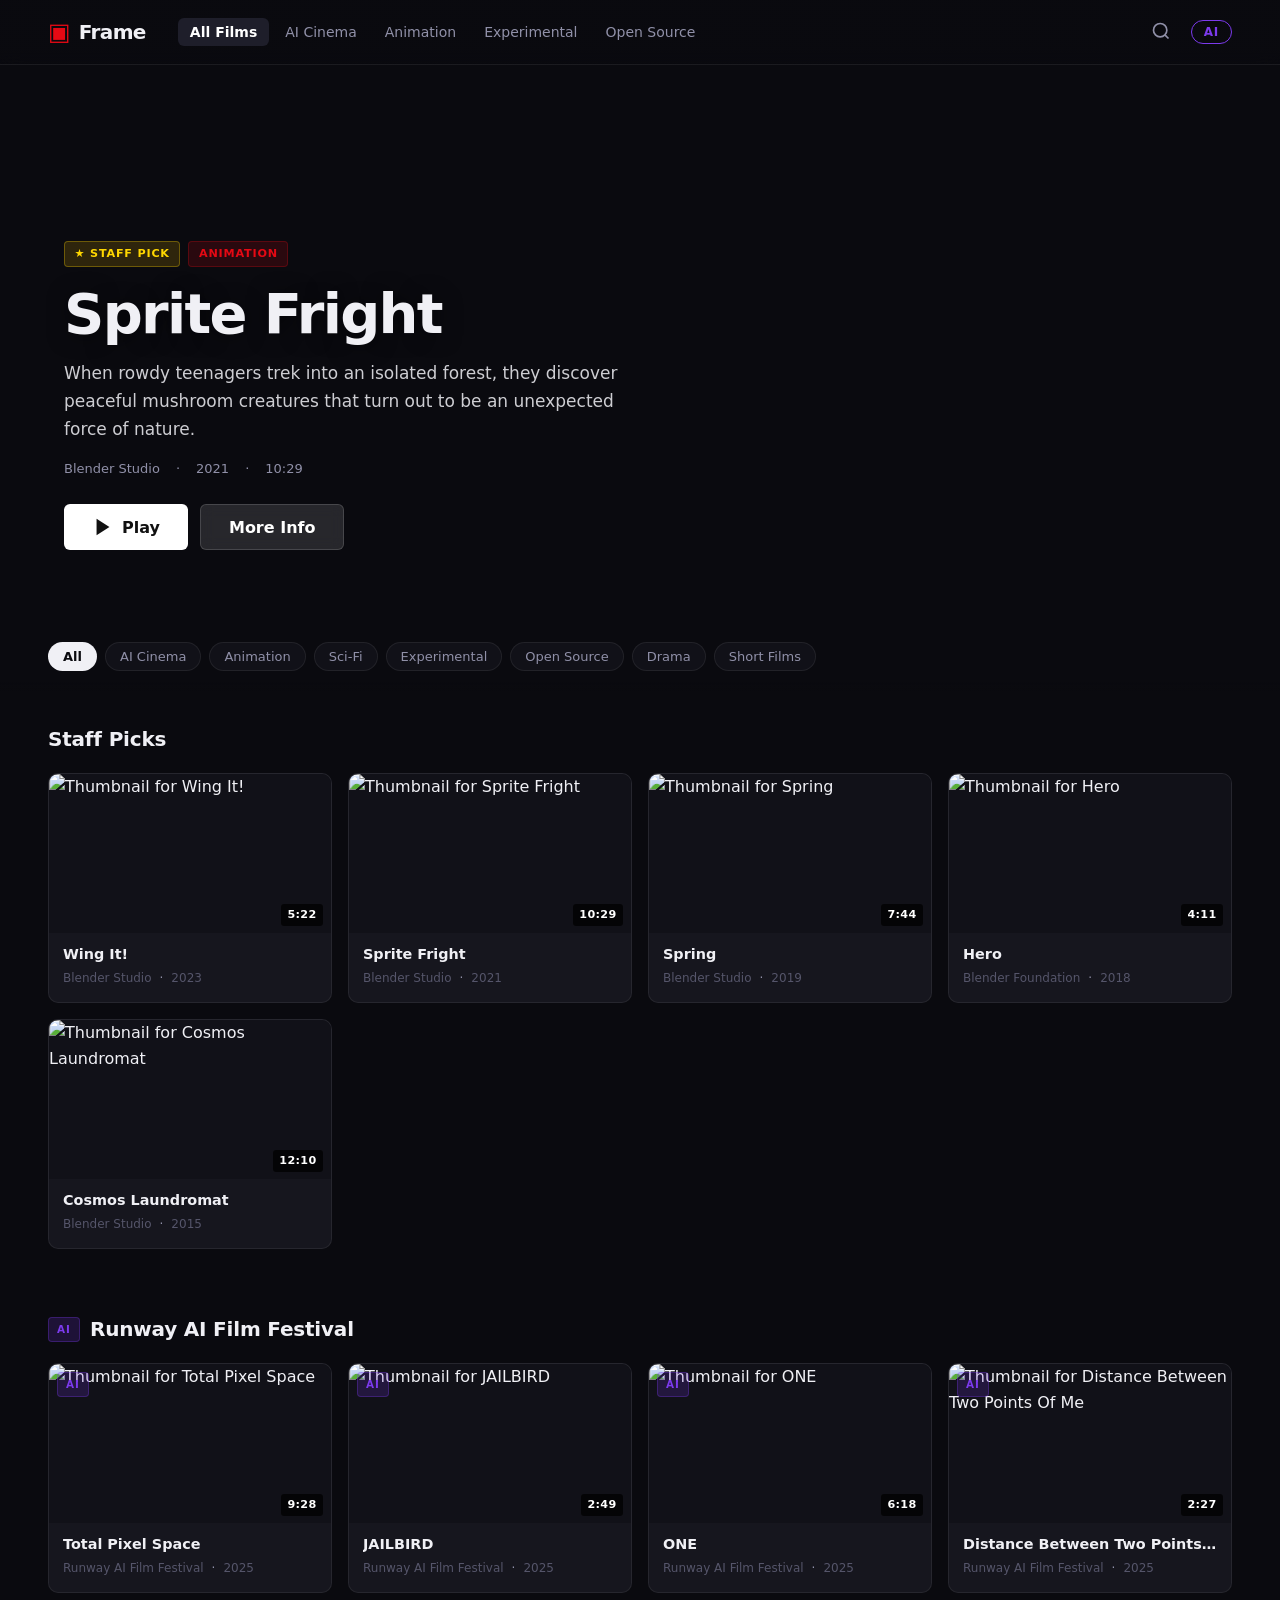
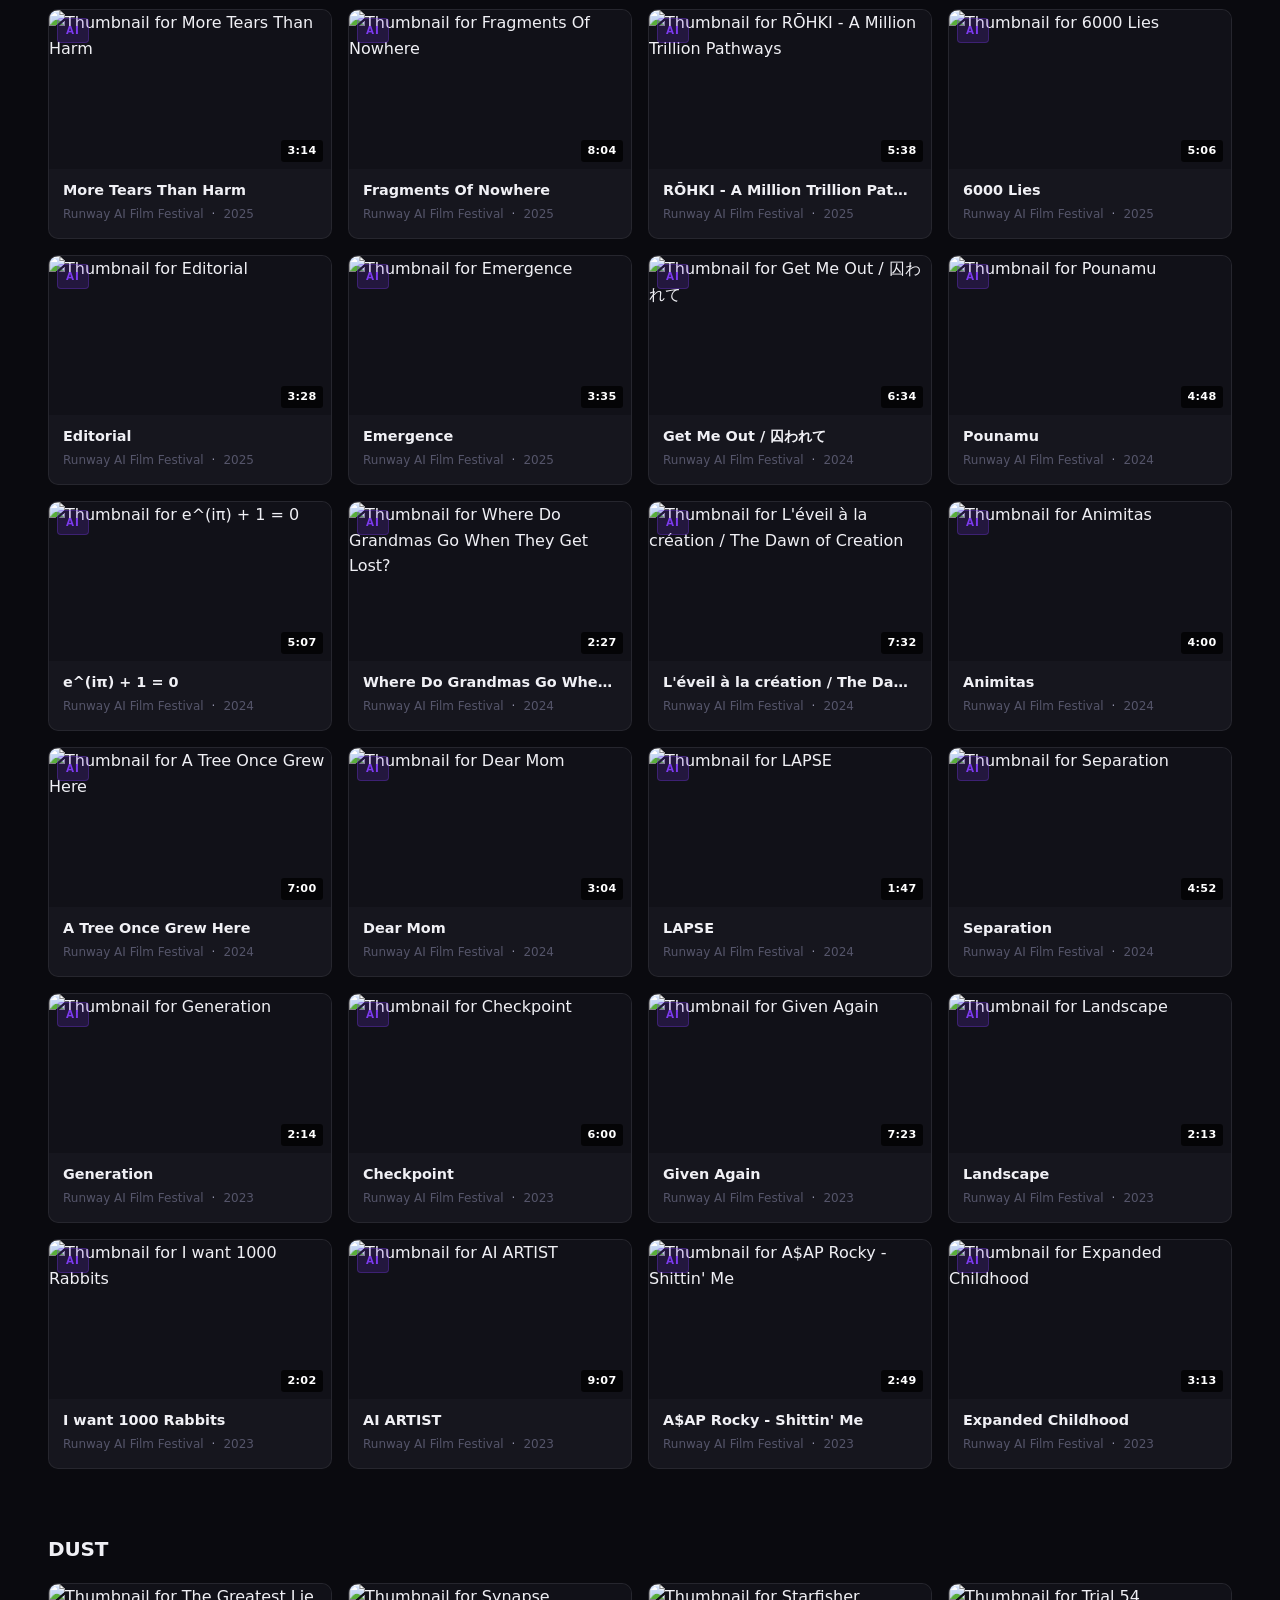
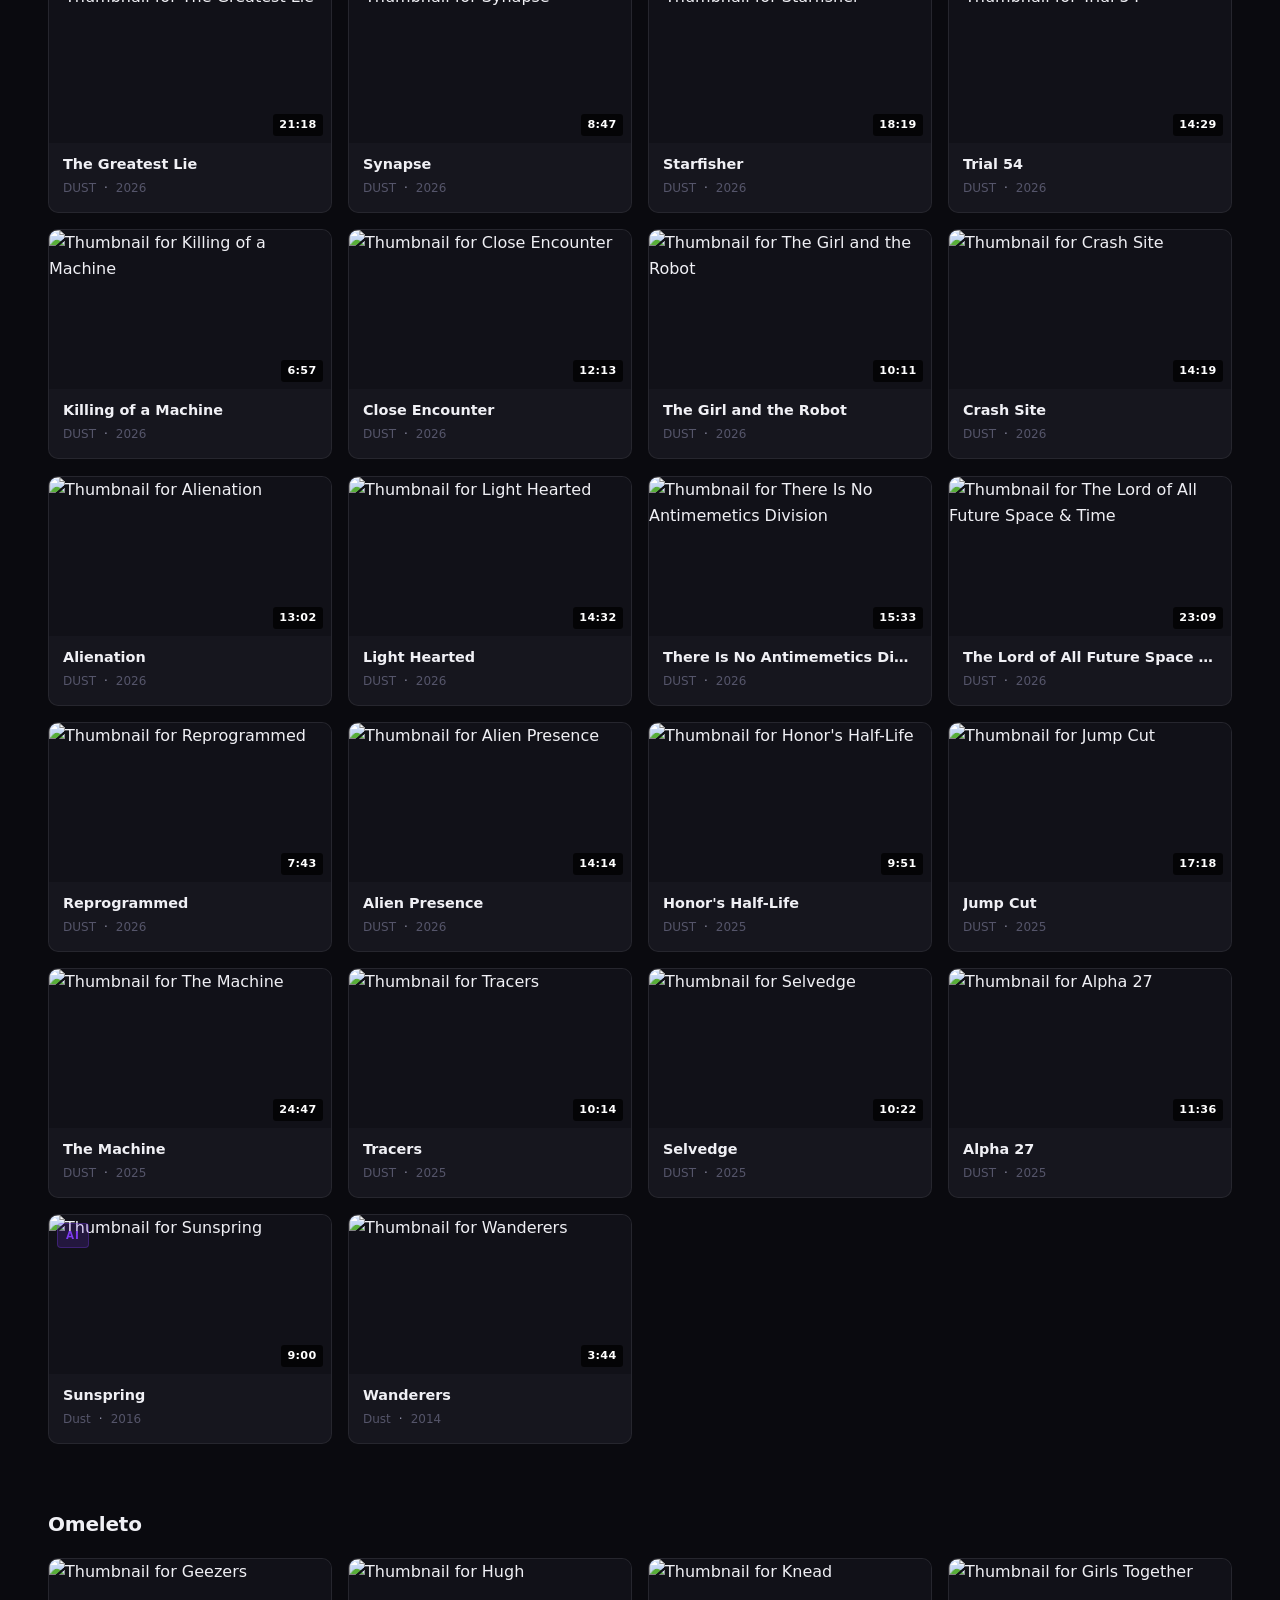
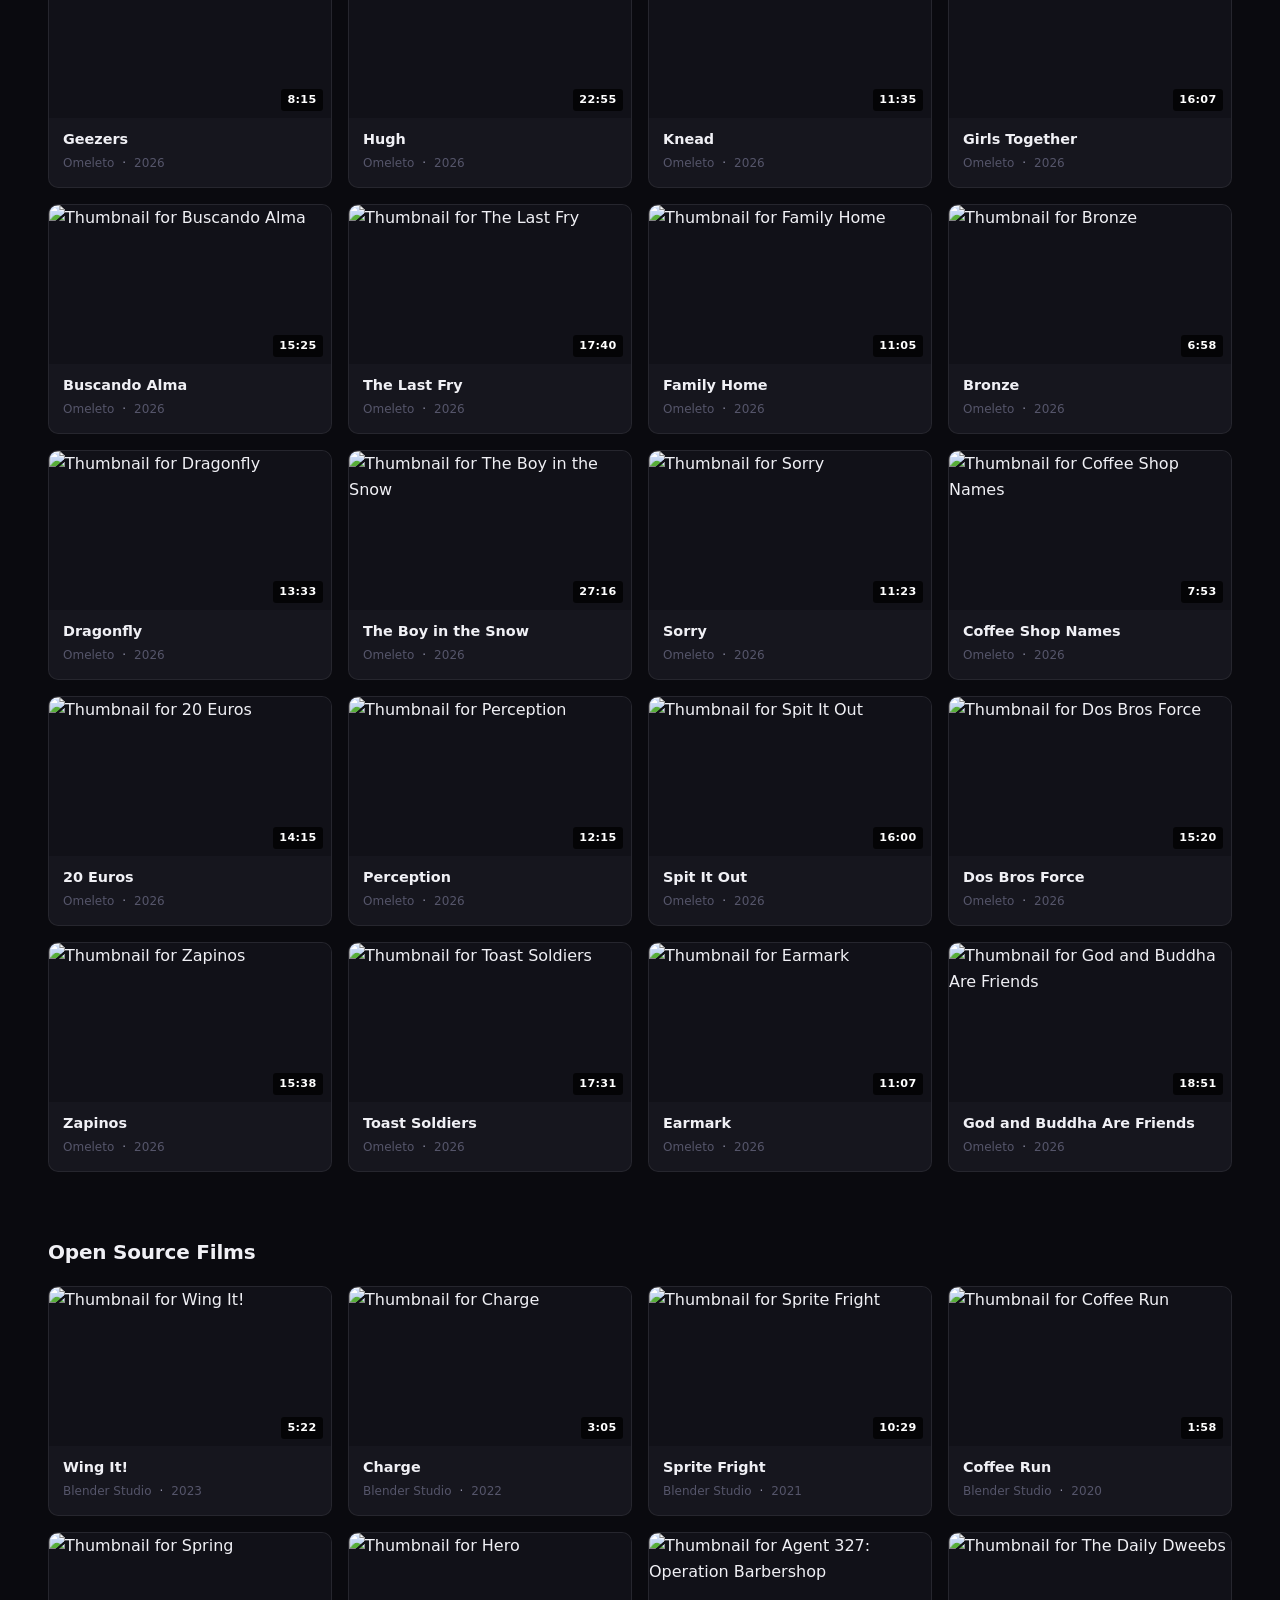
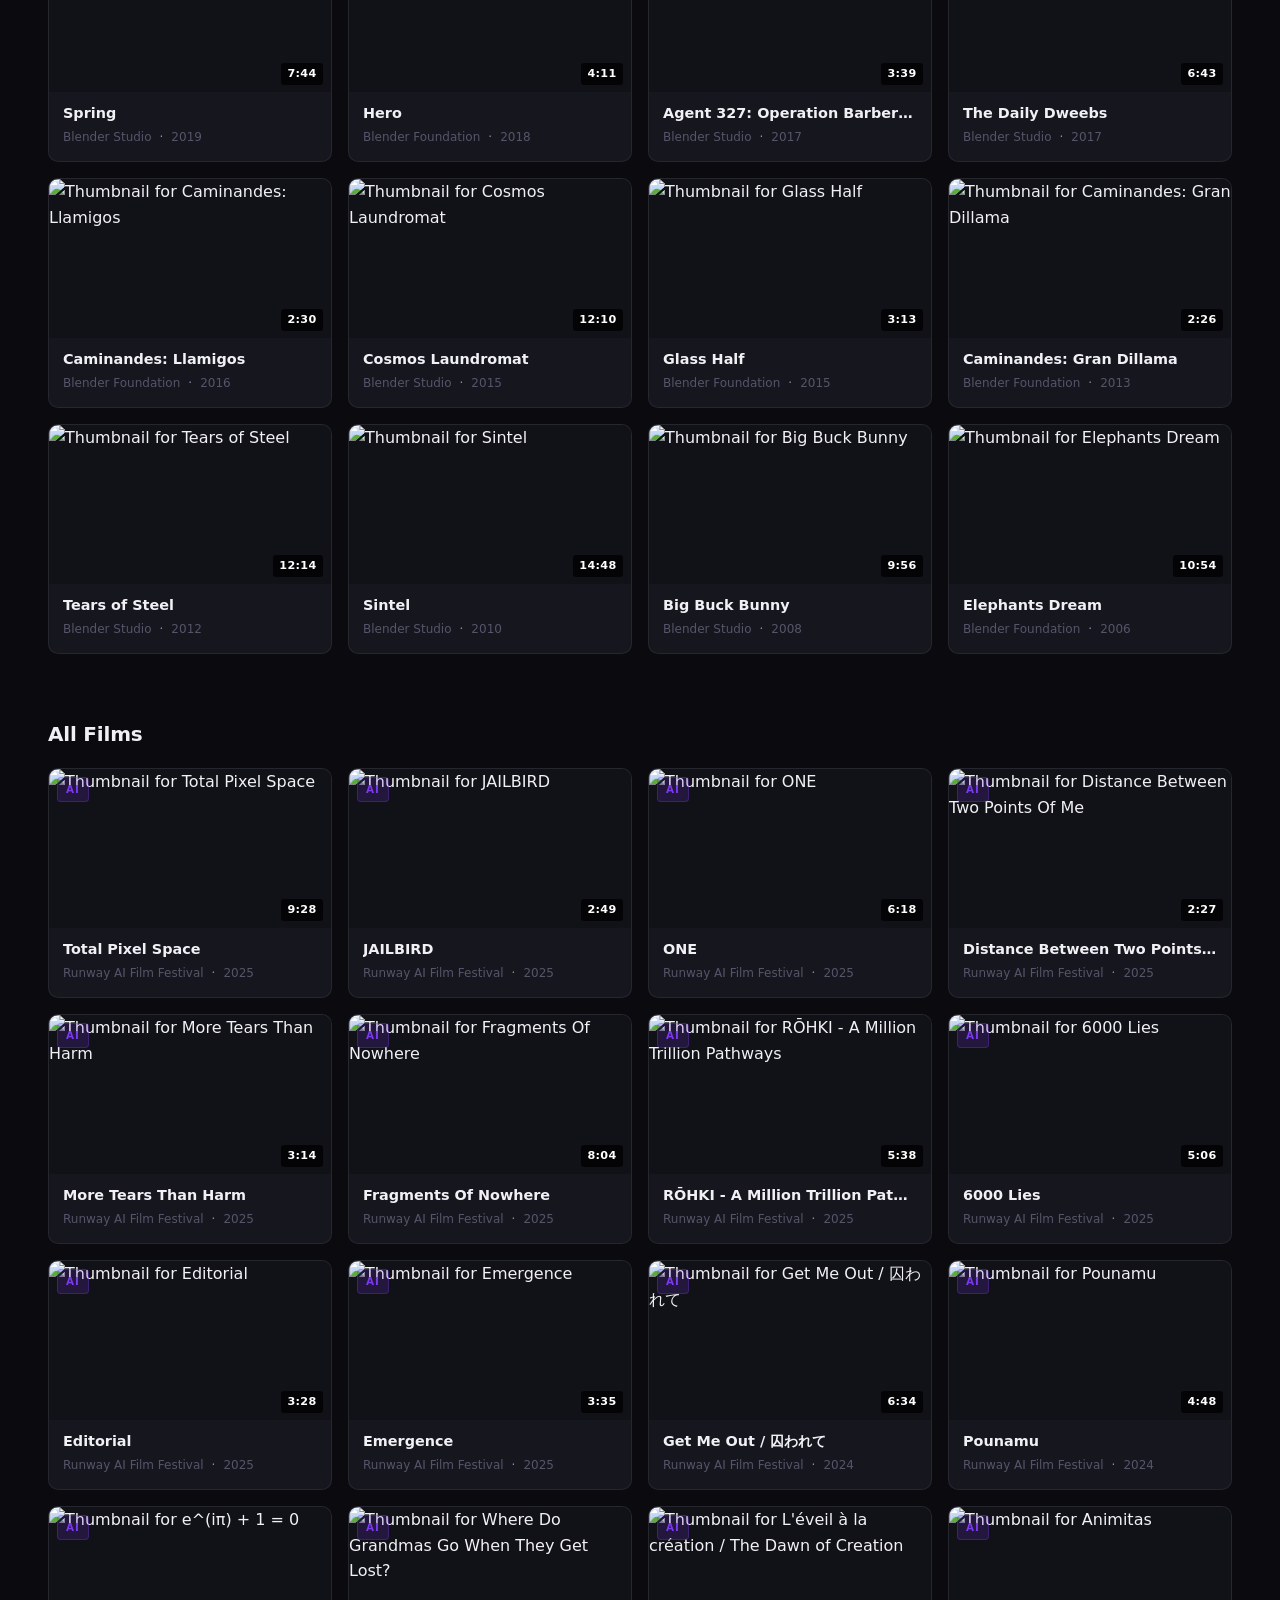
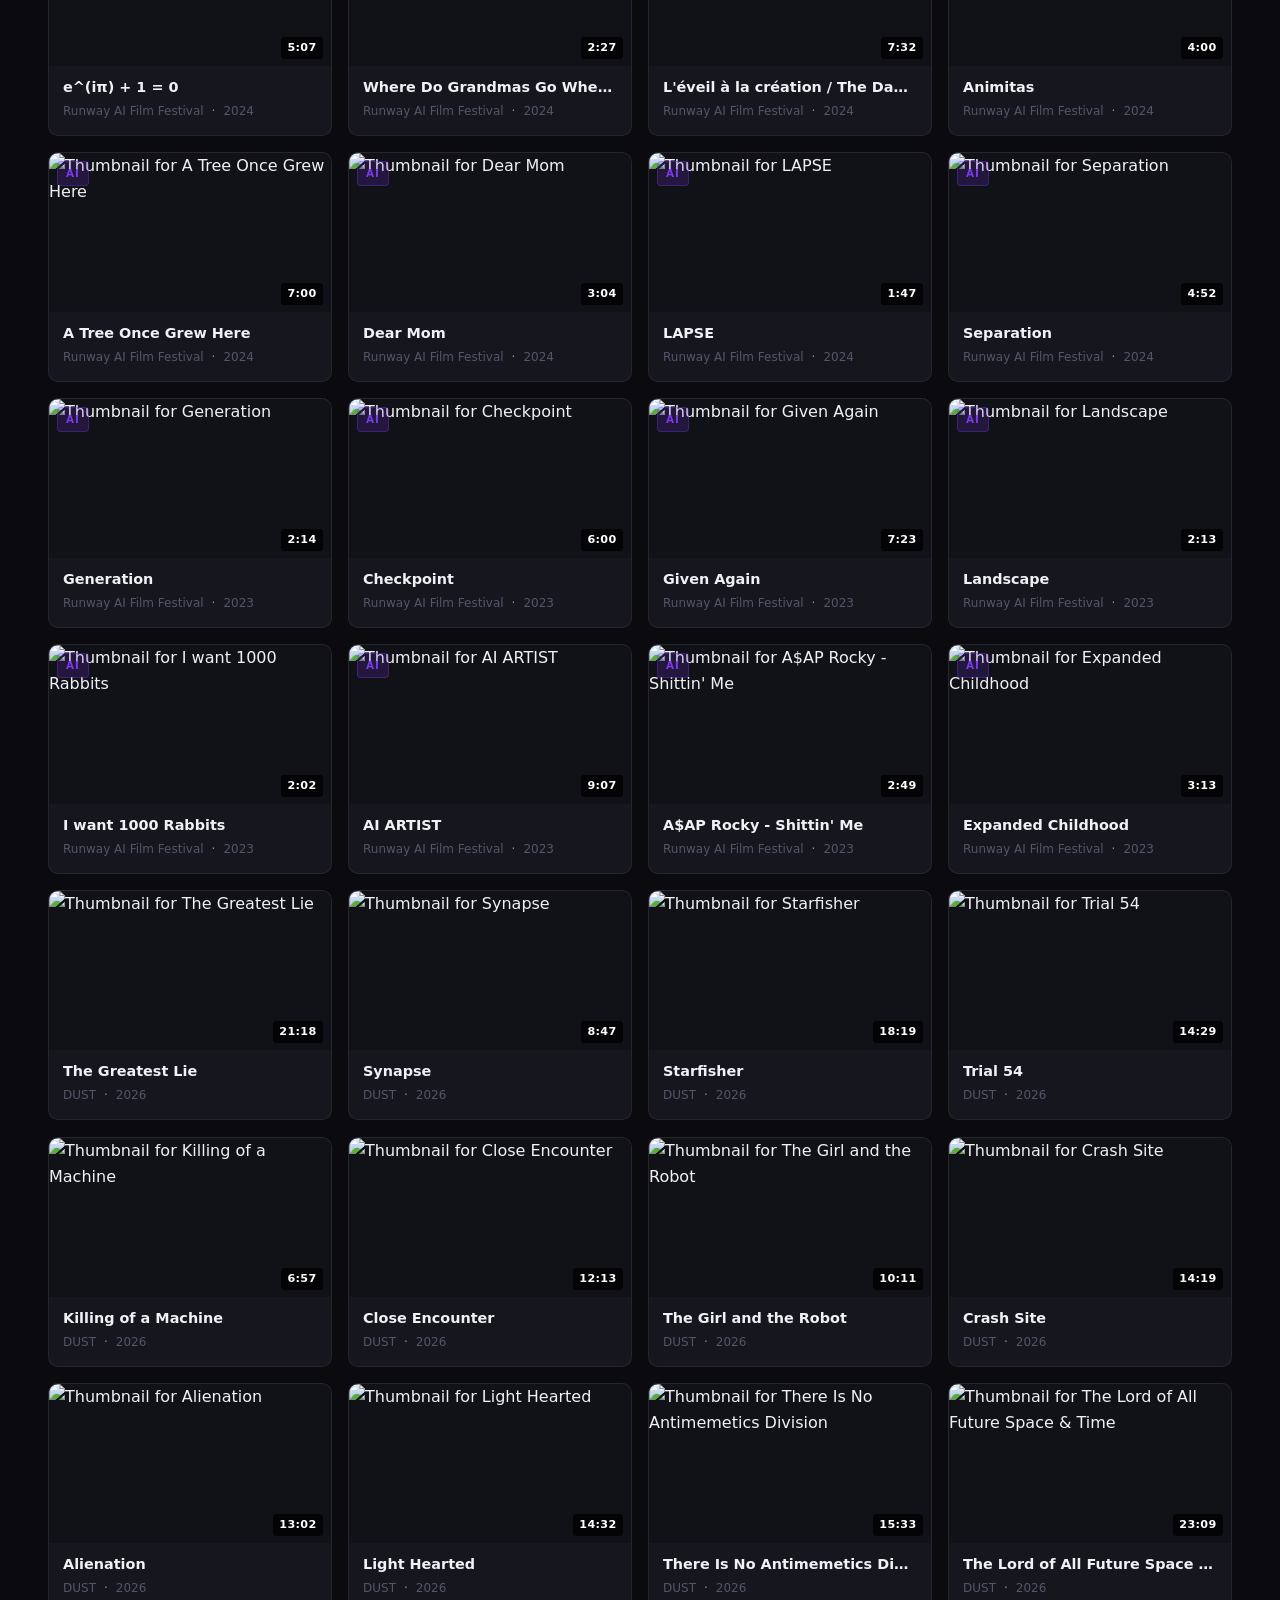
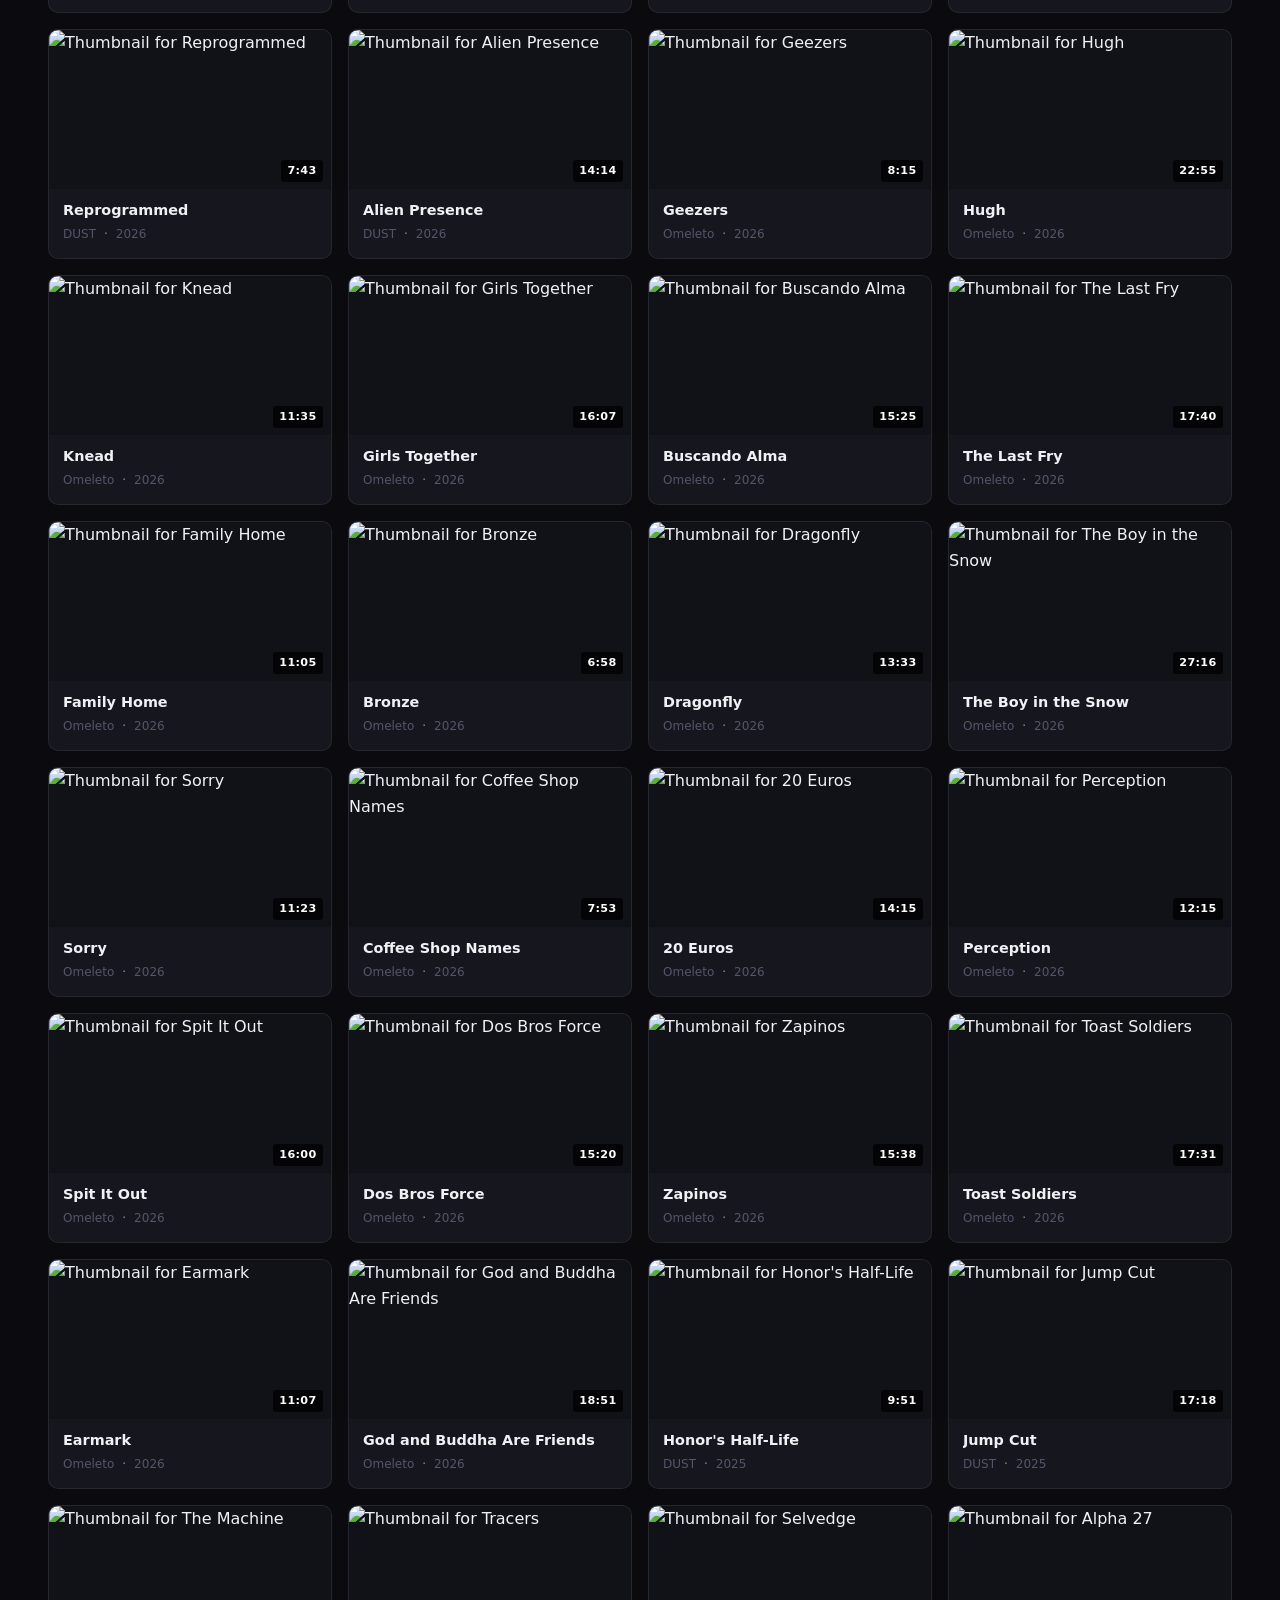
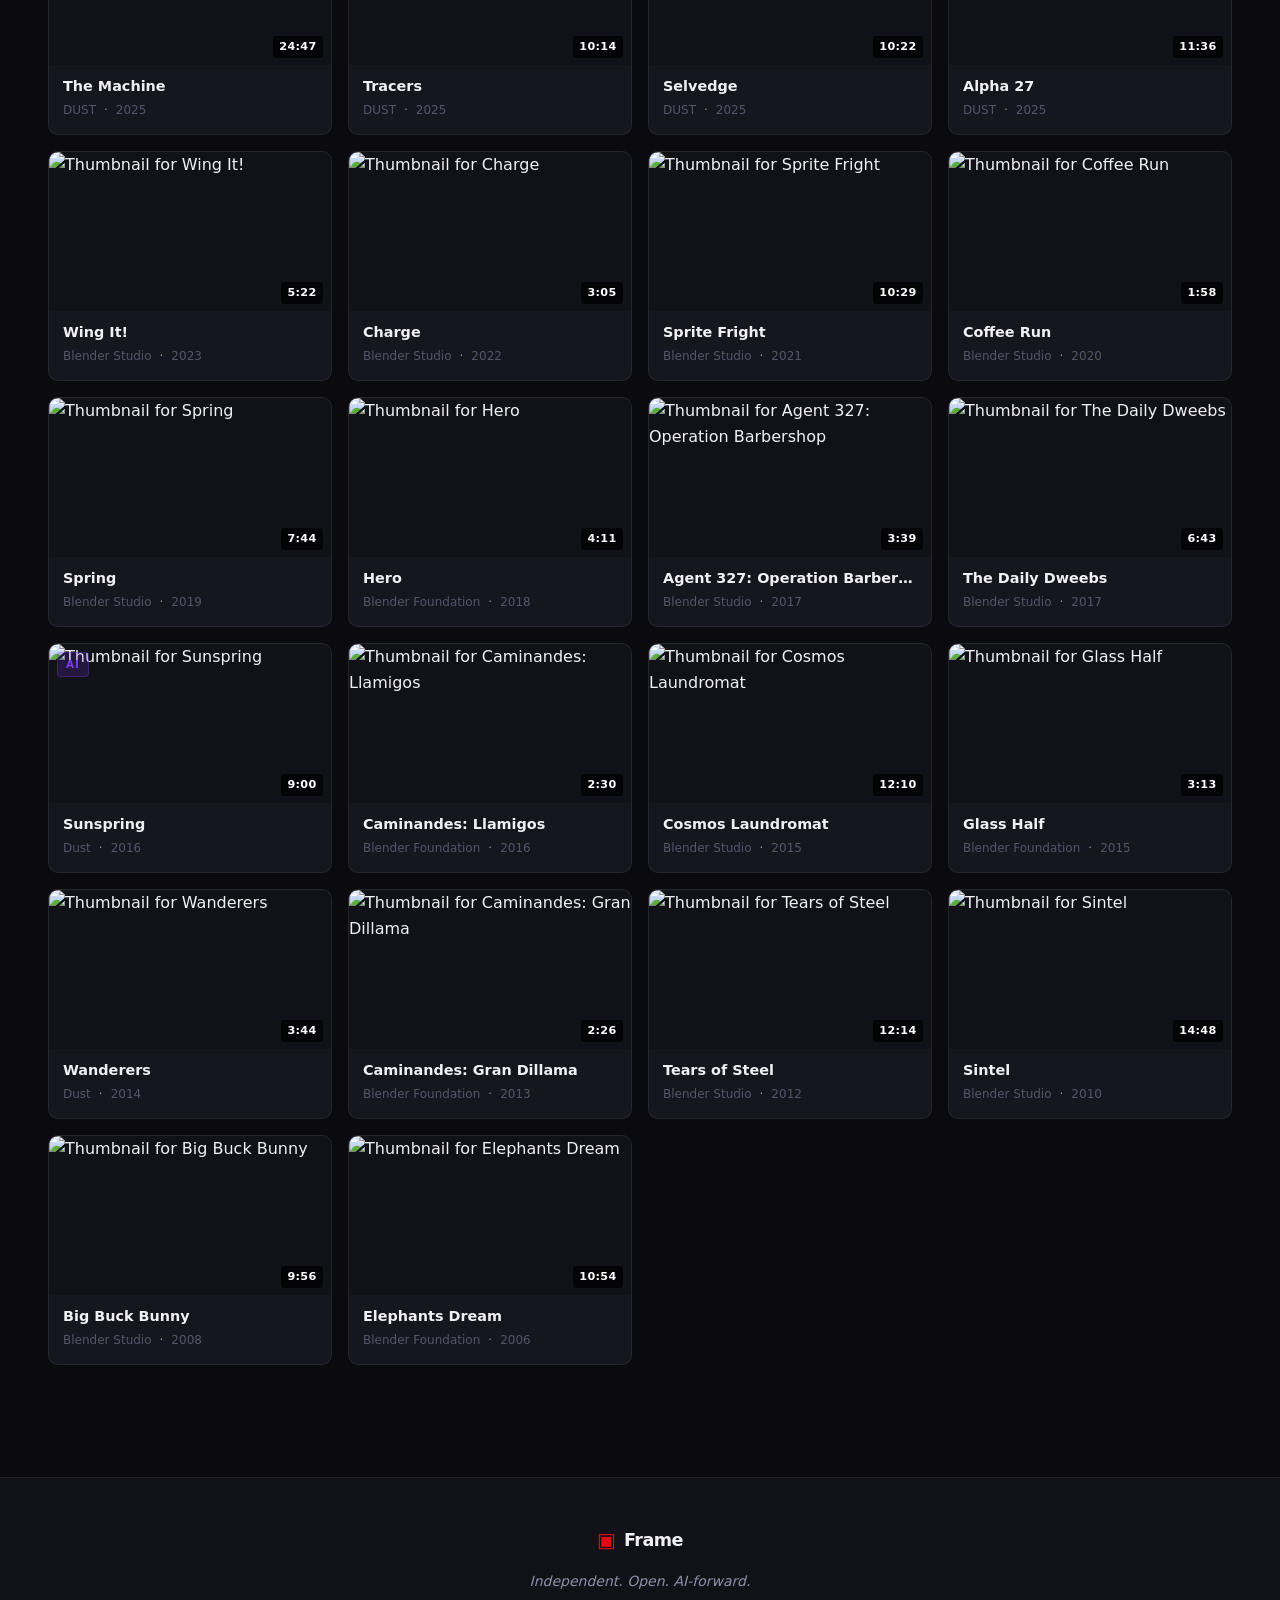
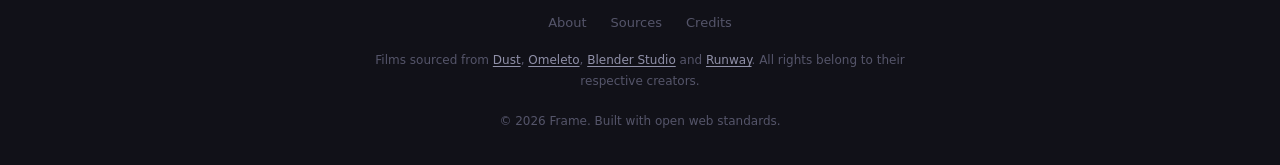
==== index.html @ 173cf436 "Remove unused modal meta tags and clean up modal structure" ====
<!DOCTYPE html>
<html lang="en">
<head>
  <meta charset="UTF-8" />
  <meta name="viewport" content="width=device-width, initial-scale=1.0" />
  <meta name="description" content="Frame — A curated cinema platform for independent, open-source, and AI-generated films." />
  <meta name="keywords" content="independent film, AI cinema, open source, Blender, Dust, Omeleto, short films, experimental" />
  <meta name="author" content="Frame" />

  <!-- Open Graph -->
  <meta property="og:type" content="website" />
  <meta property="og:site_name" content="Frame" />
  <meta property="og:locale" content="en_US" />
  <meta property="og:url" content="https://frame-navy-eta.vercel.app/" />
  <meta property="og:title" content="Frame — Curated Cinema" />
  <meta property="og:description" content="A curated cinema platform for independent, open-source, and AI-generated films." />
  <meta property="og:image" content="https://img.youtube.com/vi/YH3c1QZzRK4/maxresdefault.jpg" />
  <meta property="og:image:alt" content="Frame — Curated Cinema" />
  <meta property="og:image:width" content="1280" />
  <meta property="og:image:height" content="720" />

  <!-- Twitter / X Card -->
  <meta name="twitter:card" content="summary_large_image" />
  <meta name="twitter:title" content="Frame — Curated Cinema" />
  <meta name="twitter:description" content="A curated cinema platform for independent, open-source, and AI-generated films." />
  <meta name="twitter:image" content="https://img.youtube.com/vi/YH3c1QZzRK4/maxresdefault.jpg" />
  <meta name="twitter:image:alt" content="Frame — Curated Cinema" />

  <!-- Structured Data: WebSite -->
  <script type="application/ld+json">
  {
    "@context": "https://schema.org",
    "@type": "WebSite",
    "name": "Frame",
    "url": "https://frame-navy-eta.vercel.app/",
    "description": "A curated cinema platform for independent, open-source, and AI-generated films."
  }
  </script>

  <!-- Structured Data: CollectionPage -->
  <script type="application/ld+json">
  {
    "@context": "https://schema.org",
    "@type": "CollectionPage",
    "name": "Frame — Curated Cinema",
    "description": "A curated cinema platform for independent, open-source, and AI-generated films.",
    "url": "https://frame-navy-eta.vercel.app/",
    "inLanguage": "en",
    "about": {
      "@type": "Thing",
      "name": "Short Films"
    }
  }
  </script>

  <!-- Structured Data: VideoObject list (populated dynamically by app.js) -->
  <script type="application/ld+json" id="ld-catalog">{}</script>

  <title>Frame — Curated Cinema</title>

  <!-- Plyr CSS -->
  <link rel="stylesheet" href="https://cdn.plyr.io/3.7.8/plyr.css" />

  <!-- Main CSS -->
  <link rel="stylesheet" href="css/style.css" />

  <!-- Favicon placeholder -->
  <link rel="icon" href="data:image/svg+xml,<svg xmlns='http://www.w3.org/2000/svg' viewBox='0 0 100 100'><text y='.9em' font-size='90'>🎬</text></svg>" />
</head>
<body>

  <!-- ===================== HEADER ===================== -->
  <header class="site-header" role="banner">
    <div class="header-inner">
      <a href="/" class="logo" aria-label="Frame — Go to homepage">
        <span class="logo-icon" aria-hidden="true">▣</span>
        <span class="logo-text">Frame</span>
      </a>

      <nav class="main-nav" aria-label="Primary navigation">
        <ul role="list">
          <li><a href="#" class="nav-link active" data-filter="all">All Films</a></li>
          <li><a href="#" class="nav-link" data-filter="ai">AI Cinema</a></li>
          <li><a href="#" class="nav-link" data-filter="animation">Animation</a></li>
          <li><a href="#" class="nav-link" data-filter="experimental">Experimental</a></li>
          <li><a href="#" class="nav-link" data-filter="open">Open Source</a></li>
        </ul>
      </nav>

      <div class="header-actions">
        <button class="btn-search" aria-label="Search films" aria-expanded="false">
          <svg aria-hidden="true" width="20" height="20" viewBox="0 0 24 24" fill="none" stroke="currentColor" stroke-width="2"><circle cx="11" cy="11" r="8"/><line x1="21" y1="21" x2="16.65" y2="16.65"/></svg>
        </button>
        <button class="btn-toggle-ai" aria-pressed="false" title="Toggle AI Films only">
          <span class="toggle-label">AI</span>
        </button>
      </div>
    </div>

    <!-- Search bar (hidden by default) -->
    <div class="search-bar" role="search" hidden>
      <label for="search-input" class="sr-only">Search films</label>
      <input type="search" id="search-input" placeholder="Search films, directors, themes…" autocomplete="off" />
      <button class="btn-search-close" aria-label="Close search">✕</button>
    </div>
  </header>

  <!-- =================== HERO / FEATURED =================== -->
  <section class="hero" aria-labelledby="hero-title">
    <div class="hero-bg" id="hero-bg" aria-hidden="true"></div>
    <div class="hero-overlay" aria-hidden="true"></div>
    <div class="hero-content">
      <div class="hero-meta">
        <span class="badge badge-featured" aria-label="Staff Pick">★ Staff Pick</span>
        <span class="badge badge-category" id="hero-category"></span>
      </div>
      <h1 class="hero-title" id="hero-title"></h1>
      <p class="hero-description" id="hero-description"></p>
      <div class="hero-info" id="hero-info"></div>
      <div class="hero-actions">
        <button class="btn-play-hero" id="btn-play-hero" aria-label="Play featured film">
          <svg aria-hidden="true" width="22" height="22" viewBox="0 0 24 24" fill="currentColor"><polygon points="5,3 19,12 5,21"/></svg>
          Play
        </button>
        <button class="btn-more-info" id="btn-more-info" aria-label="More info">
          More Info
        </button>
      </div>
    </div>
  </section>

  <!-- =================== MAIN CATALOG =================== -->
  <main id="main-content" tabindex="-1">

    <!-- Filter bar (mobile) -->
    <div class="filter-bar" role="navigation" aria-label="Film categories">
      <div class="filter-scroll">
        <button class="filter-chip active" data-filter="all">All</button>
        <button class="filter-chip" data-filter="ai">AI Cinema</button>
        <button class="filter-chip" data-filter="animation">Animation</button>
        <button class="filter-chip" data-filter="sci-fi">Sci-Fi</button>
        <button class="filter-chip" data-filter="experimental">Experimental</button>
        <button class="filter-chip" data-filter="open">Open Source</button>
        <button class="filter-chip" data-filter="drama">Drama</button>
        <button class="filter-chip" data-filter="short">Short Films</button>
      </div>
    </div>

    <!-- Staff Picks row -->
    <section class="catalog-row" aria-labelledby="row-staff-picks">
      <h2 class="row-title" id="row-staff-picks">Staff Picks</h2>
      <div class="film-grid" id="grid-staff-picks" role="list"></div>
    </section>

    <!-- Runway AI Film Festival row -->
    <section class="catalog-row" aria-labelledby="row-runway">
      <h2 class="row-title" id="row-runway">
        <span class="ai-badge" aria-label="AI Generated">AI</span> Runway AI Film Festival
      </h2>
      <div class="film-grid" id="grid-runway" role="list"></div>
    </section>

    <!-- DUST row -->
    <section class="catalog-row" aria-labelledby="row-dust">
      <h2 class="row-title" id="row-dust">DUST</h2>
      <div class="film-grid" id="grid-dust" role="list"></div>
    </section>

    <!-- Omeleto row -->
    <section class="catalog-row" aria-labelledby="row-omeleto">
      <h2 class="row-title" id="row-omeleto">Omeleto</h2>
      <div class="film-grid" id="grid-omeleto" role="list"></div>
    </section>

    <!-- Blender Open Films row -->
    <section class="catalog-row" aria-labelledby="row-open">
      <h2 class="row-title" id="row-open">Open Source Films</h2>
      <div class="film-grid" id="grid-open" role="list"></div>
    </section>

    <!-- All Films (filterable) -->
    <section class="catalog-row catalog-main" aria-labelledby="row-all">
      <h2 class="row-title" id="row-all">All Films</h2>
      <div class="film-grid" id="grid-all" role="list"></div>
      <p class="empty-state" id="empty-state" hidden>No films found for this filter.</p>
    </section>

  </main>

  <!-- =================== FILM DETAIL MODAL =================== -->
  <dialog class="film-modal" id="film-modal" aria-modal="true" aria-labelledby="modal-title">
    <div class="modal-inner">
      <button class="modal-close" aria-label="Close film details">✕</button>

      <div class="modal-player-wrap">
        <div id="modal-player" class="plyr-container"></div>
      </div>

      <div class="modal-body">
        <article>
          <div class="modal-meta">
            <span class="badge badge-category" id="modal-category"></span>
            <span class="modal-year" id="modal-year"></span>
            <span class="modal-duration" id="modal-duration"></span>
            <span class="ai-badge" id="modal-ai-badge" aria-label="AI Generated" hidden>AI</span>
          </div>
          <h2 class="modal-title" id="modal-title"></h2>
          <p class="modal-description" id="modal-description"></p>
          <div class="modal-source">
            <span>Source: </span>
            <strong id="modal-channel"></strong>
          </div>
          <div class="modal-tags" id="modal-tags" aria-label="Tags"></div>
        </article>
      </div>
    </div>
  </dialog>

  <!-- =================== CONTINUE WATCHING =================== -->
  <section class="catalog-row" id="continue-watching-section" aria-labelledby="row-continue" hidden>
    <h2 class="row-title" id="row-continue">Continue Watching</h2>
    <div class="film-grid" id="grid-continue" role="list"></div>
  </section>

  <!-- =================== FOOTER =================== -->
  <footer class="site-footer" role="contentinfo">
    <div class="footer-inner">
      <div class="footer-logo">
        <span class="logo-icon" aria-hidden="true">▣</span>
        <span class="logo-text">Frame</span>
      </div>
      <p class="footer-tagline">Independent. Open. AI-forward.</p>
      <nav class="footer-nav" aria-label="Footer navigation">
        <ul role="list">
          <li><a href="#">About</a></li>
          <li><a href="#">Sources</a></li>
          <li><a href="#">Credits</a></li>
        </ul>
      </nav>
      <p class="footer-credits">
        Films sourced from <a href="https://www.youtube.com/@dust" target="_blank" rel="noopener noreferrer">Dust</a>,
        <a href="https://www.youtube.com/@omeleto" target="_blank" rel="noopener noreferrer">Omeleto</a>,
        <a href="https://studio.blender.org" target="_blank" rel="noopener noreferrer">Blender Studio</a> and
        <a href="https://runwayml.com" target="_blank" rel="noopener noreferrer">Runway</a>.
        All rights belong to their respective creators.
      </p>
      <p class="footer-copy">
        <small>© <span id="year"></span> Frame. Built with open web standards.</small>
      </p>
    </div>
  </footer>

  <!-- =================== SKIP LINK =================== -->
  <a class="skip-link" href="#main-content">Skip to main content</a>

  <!-- Plyr JS -->
  <script src="https://cdn.plyr.io/3.7.8/plyr.js"></script>

  <!-- App JS -->
  <script src="js/app.js"></script>
</body>
</html>
---- css/style.css ----
/* ============================================
   FRAME — Curated Cinema
   style.css
   ============================================ */

/* ---------- CSS Custom Properties ---------- */
:root {
  --bg:          #0a0a0f;
  --bg-surface:  #111118;
  --bg-card:     #16161e;
  --bg-hover:    #1e1e2a;
  --border:      rgba(255,255,255,0.07);

  --text-primary:   #f0f0f5;
  --text-secondary: #9090a8;
  --text-muted:     #55556a;

  --accent:      #e50914;
  --accent-soft: rgba(229,9,20,0.15);
  --ai-color:    #7c3aed;
  --ai-soft:     rgba(124,58,237,0.18);
  --open-color:  #0891b2;

  --header-h:    64px;
  --radius-sm:   6px;
  --radius-md:   10px;
  --radius-lg:   16px;

  --transition-fast:   150ms ease;
  --transition-normal: 280ms cubic-bezier(0.4,0,0.2,1);
  --transition-slow:   500ms cubic-bezier(0.4,0,0.2,1);

  --font-sans: 'Inter', system-ui, -apple-system, BlinkMacSystemFont, 'Segoe UI', sans-serif;
}

/* ---------- Reset & Base ---------- */
*, *::before, *::after { box-sizing: border-box; margin: 0; padding: 0; }

html {
  font-size: 16px;
  scroll-behavior: smooth;
  -webkit-font-smoothing: antialiased;
  -moz-osx-font-smoothing: grayscale;
}

body {
  background-color: var(--bg);
  color: var(--text-primary);
  font-family: var(--font-sans);
  line-height: 1.6;
  min-height: 100vh;
  overflow-x: hidden;
}

img, video { display: block; max-width: 100%; }

a {
  color: inherit;
  text-decoration: none;
  transition: color var(--transition-fast);
}
a:hover { color: var(--text-primary); }

ul { list-style: none; }

button {
  cursor: pointer;
  border: none;
  background: none;
  font-family: inherit;
  color: inherit;
}

/* ---------- Accessibility ---------- */
.sr-only {
  position: absolute;
  width: 1px; height: 1px;
  padding: 0; margin: -1px;
  overflow: hidden;
  clip: rect(0,0,0,0);
  white-space: nowrap;
  border: 0;
}

.skip-link {
  position: fixed;
  top: -100%;
  left: 1rem;
  z-index: 9999;
  background: var(--accent);
  color: #fff;
  padding: 0.5rem 1rem;
  border-radius: var(--radius-sm);
  font-weight: 600;
  transition: top var(--transition-fast);
}
.skip-link:focus { top: 1rem; }

*:focus-visible {
  outline: 2px solid var(--accent);
  outline-offset: 2px;
  border-radius: 2px;
}

/* ============================================
   HEADER
   ============================================ */
.site-header {
  position: fixed;
  top: 0; left: 0; right: 0;
  z-index: 100;
  height: auto;
  background: linear-gradient(180deg, rgba(10,10,15,0.98) 80%, transparent);
  backdrop-filter: blur(12px);
  -webkit-backdrop-filter: blur(12px);
  border-bottom: 1px solid var(--border);
  transition: background var(--transition-normal);
}

.header-inner {
  display: flex;
  align-items: center;
  gap: 2rem;
  height: var(--header-h);
  padding: 0 clamp(1rem, 4vw, 3rem);
  max-width: 1600px;
  margin: 0 auto;
}

/* Logo */
.logo {
  display: flex;
  align-items: center;
  gap: 0.5rem;
  flex-shrink: 0;
  text-decoration: none;
}
.logo-icon {
  font-size: 1.5rem;
  color: var(--accent);
  line-height: 1;
}
.logo-text {
  font-size: 1.25rem;
  font-weight: 800;
  letter-spacing: -0.03em;
  color: var(--text-primary);
}

/* Main nav */
.main-nav { display: none; }
@media (min-width: 768px) {
  .main-nav { display: block; }
}
.main-nav ul {
  display: flex;
  align-items: center;
  gap: 0.25rem;
}
.nav-link {
  padding: 0.375rem 0.75rem;
  border-radius: var(--radius-sm);
  font-size: 0.875rem;
  font-weight: 500;
  color: var(--text-secondary);
  transition: color var(--transition-fast), background var(--transition-fast);
}
.nav-link:hover,
.nav-link.active {
  color: var(--text-primary);
  background: var(--bg-hover);
}
.nav-link.active {
  color: #fff;
  font-weight: 600;
}

/* Header actions */
.header-actions {
  margin-left: auto;
  display: flex;
  align-items: center;
  gap: 0.75rem;
}

.btn-search {
  padding: 0.5rem;
  border-radius: var(--radius-sm);
  color: var(--text-secondary);
  transition: color var(--transition-fast), background var(--transition-fast);
}
.btn-search:hover { color: var(--text-primary); background: var(--bg-hover); }

.btn-toggle-ai {
  padding: 0.25rem 0.75rem;
  border-radius: 20px;
  border: 1px solid var(--ai-color);
  color: var(--ai-color);
  font-size: 0.75rem;
  font-weight: 700;
  letter-spacing: 0.06em;
  transition: background var(--transition-fast), color var(--transition-fast);
}
.btn-toggle-ai[aria-pressed="true"] {
  background: var(--ai-color);
  color: #fff;
}
.btn-toggle-ai:hover { background: var(--ai-soft); }

/* Search bar */
.search-bar {
  display: flex;
  align-items: center;
  padding: 0.625rem clamp(1rem, 4vw, 3rem);
  border-top: 1px solid var(--border);
  gap: 0.75rem;
}
.search-bar[hidden] { display: none; }
#search-input {
  flex: 1;
  background: var(--bg-surface);
  border: 1px solid var(--border);
  border-radius: var(--radius-md);
  padding: 0.625rem 1rem;
  color: var(--text-primary);
  font-family: inherit;
  font-size: 1rem;
  outline: none;
  transition: border-color var(--transition-fast);
}
#search-input:focus { border-color: rgba(255,255,255,0.25); }
#search-input::placeholder { color: var(--text-muted); }
.btn-search-close {
  color: var(--text-secondary);
  font-size: 1.1rem;
  padding: 0.25rem 0.5rem;
  transition: color var(--transition-fast);
}
.btn-search-close:hover { color: var(--text-primary); }

/* ============================================
   HERO
   ============================================ */
.hero {
  position: relative;
  height: clamp(480px, 70vh, 720px);
  display: flex;
  align-items: flex-end;
  padding-bottom: 5rem;
  overflow: hidden;
}

.hero-bg {
  position: absolute;
  inset: 0;
  background-size: cover;
  background-position: center 30%;
  transition: background-image var(--transition-slow);
  transform: scale(1.04);
  filter: brightness(0.55);
}

.hero-overlay {
  position: absolute;
  inset: 0;
  background: linear-gradient(
    to bottom,
    rgba(10,10,15,0.2) 0%,
    rgba(10,10,15,0.1) 30%,
    rgba(10,10,15,0.6) 65%,
    var(--bg) 100%
  );
}

.hero-content {
  position: relative;
  z-index: 1;
  padding: 0 clamp(1rem, 5vw, 5rem);
  max-width: 700px;
}

.hero-meta {
  display: flex;
  align-items: center;
  gap: 0.5rem;
  margin-bottom: 1rem;
}

.hero-title {
  font-size: clamp(2rem, 5vw, 3.5rem);
  font-weight: 800;
  line-height: 1.1;
  letter-spacing: -0.03em;
  margin-bottom: 0.875rem;
  text-shadow: 0 2px 20px rgba(0,0,0,0.5);
}

.hero-description {
  font-size: clamp(0.9rem, 1.5vw, 1.0625rem);
  color: rgba(240,240,245,0.85);
  line-height: 1.65;
  margin-bottom: 1rem;
  max-width: 560px;
  display: -webkit-box;
  -webkit-line-clamp: 3;
  -webkit-box-orient: vertical;
  overflow: hidden;
}

.hero-info {
  font-size: 0.8125rem;
  color: var(--text-secondary);
  margin-bottom: 1.5rem;
  display: flex;
  gap: 1rem;
  align-items: center;
  flex-wrap: wrap;
}

.hero-actions {
  display: flex;
  gap: 0.75rem;
  flex-wrap: wrap;
}

/* Hero buttons */
.btn-play-hero,
.btn-more-info {
  display: inline-flex;
  align-items: center;
  gap: 0.5rem;
  padding: 0.75rem 1.75rem;
  border-radius: var(--radius-sm);
  font-size: 1rem;
  font-weight: 600;
  transition: transform var(--transition-fast), filter var(--transition-fast), background var(--transition-fast);
}
.btn-play-hero:hover { transform: scale(1.04); filter: brightness(1.1); }
.btn-more-info:hover { transform: scale(1.04); background: rgba(255,255,255,0.18); }
.btn-play-hero:active,
.btn-more-info:active { transform: scale(0.97); }

.btn-play-hero {
  background: #fff;
  color: #111;
}
.btn-more-info {
  background: rgba(255,255,255,0.12);
  color: #fff;
  backdrop-filter: blur(8px);
  border: 1px solid rgba(255,255,255,0.15);
}

/* ============================================
   BADGES
   ============================================ */
.badge {
  display: inline-flex;
  align-items: center;
  padding: 0.2rem 0.6rem;
  border-radius: 4px;
  font-size: 0.7rem;
  font-weight: 700;
  letter-spacing: 0.07em;
  text-transform: uppercase;
}
.badge-featured {
  background: rgba(255, 191, 0, 0.15);
  color: #ffd700;
  border: 1px solid rgba(255,215,0,0.3);
}
.badge-category {
  background: var(--accent-soft);
  color: var(--accent);
  border: 1px solid rgba(229,9,20,0.25);
}

.ai-badge {
  display: inline-flex;
  align-items: center;
  padding: 0.2rem 0.5rem;
  border-radius: 4px;
  font-size: 0.65rem;
  font-weight: 800;
  letter-spacing: 0.1em;
  text-transform: uppercase;
  background: var(--ai-soft);
  color: var(--ai-color);
  border: 1px solid rgba(124,58,237,0.3);
}

/* ============================================
   CATALOG ROWS
   ============================================ */
#main-content {
  position: relative;
  z-index: 2;
  background: var(--bg);
  padding-bottom: 4rem;
}

.catalog-row {
  padding: 2rem clamp(1rem, 4vw, 3rem);
}

.row-title {
  font-size: clamp(1.05rem, 2vw, 1.25rem);
  font-weight: 700;
  color: var(--text-primary);
  margin-bottom: 1.125rem;
  display: flex;
  align-items: center;
  gap: 0.625rem;
  letter-spacing: -0.01em;
}

/* Filter chips (mobile) */
.filter-bar {
  padding: 0.75rem clamp(1rem, 4vw, 3rem);
  position: sticky;
  top: var(--header-h);
  z-index: 50;
  background: linear-gradient(180deg, var(--bg) 85%, transparent);
}
.filter-scroll {
  display: flex;
  gap: 0.5rem;
  overflow-x: auto;
  padding-bottom: 0.5rem;
  -webkit-overflow-scrolling: touch;
  scrollbar-width: none;
}
.filter-scroll::-webkit-scrollbar { display: none; }

.filter-chip {
  flex-shrink: 0;
  padding: 0.375rem 0.875rem;
  border-radius: 20px;
  font-size: 0.8125rem;
  font-weight: 500;
  background: var(--bg-surface);
  color: var(--text-secondary);
  border: 1px solid var(--border);
  transition: background var(--transition-fast), color var(--transition-fast), border-color var(--transition-fast);
}
.filter-chip:hover {
  background: var(--bg-hover);
  color: var(--text-primary);
}
.filter-chip.active {
  background: var(--text-primary);
  color: var(--bg);
  border-color: transparent;
  font-weight: 600;
}

/* ============================================
   FILM GRID & CARDS
   ============================================ */
.film-grid {
  display: grid;
  grid-template-columns: repeat(auto-fill, minmax(200px, 1fr));
  gap: 1rem;
}

@media (min-width: 600px) {
  .film-grid { grid-template-columns: repeat(auto-fill, minmax(220px, 1fr)); }
}
@media (min-width: 1024px) {
  .film-grid { grid-template-columns: repeat(auto-fill, minmax(240px, 1fr)); }
}
@media (min-width: 1400px) {
  .film-grid { grid-template-columns: repeat(auto-fill, minmax(260px, 1fr)); }
}

/* Film card */
.film-card {
  border-radius: var(--radius-md);
  overflow: hidden;
  background: var(--bg-card);
  border: 1px solid var(--border);
  cursor: pointer;
  position: relative;
  transition: transform var(--transition-normal), box-shadow var(--transition-normal), border-color var(--transition-normal);
  will-change: transform;
}

.film-card:hover {
  transform: scale(1.04) translateY(-3px);
  box-shadow: 0 20px 48px rgba(0,0,0,0.55);
  border-color: rgba(255,255,255,0.12);
  z-index: 5;
}
.film-card:focus-visible {
  outline: 2px solid var(--accent);
  outline-offset: 2px;
}

/* Thumbnail */
.film-thumb {
  position: relative;
  aspect-ratio: 16 / 9;
  overflow: hidden;
  background: var(--bg-surface);
}

.film-thumb img {
  width: 100%;
  height: 100%;
  object-fit: cover;
  transition: transform var(--transition-slow), filter var(--transition-slow);
  transform-origin: center;
}

.film-card:hover .film-thumb img {
  transform: scale(1.06);
  filter: brightness(0.75);
}

/* Play overlay */
.thumb-play-overlay {
  position: absolute;
  inset: 0;
  display: flex;
  align-items: center;
  justify-content: center;
  background: rgba(0,0,0,0);
  transition: background var(--transition-normal);
  pointer-events: none;
}
.film-card:hover .thumb-play-overlay { background: rgba(0,0,0,0.2); }

.thumb-play-btn {
  width: 48px; height: 48px;
  border-radius: 50%;
  background: rgba(255,255,255,0.92);
  display: flex; align-items: center; justify-content: center;
  transform: scale(0);
  opacity: 0;
  transition: transform var(--transition-normal), opacity var(--transition-normal);
  pointer-events: none;
}
.thumb-play-btn svg { color: #111; margin-left: 3px; }
.film-card:hover .thumb-play-btn {
  transform: scale(1);
  opacity: 1;
}

/* Duration badge on thumbnail */
.thumb-duration {
  position: absolute;
  bottom: 0.4rem;
  right: 0.5rem;
  background: rgba(0,0,0,0.75);
  color: #fff;
  font-size: 0.7rem;
  font-weight: 600;
  padding: 0.15rem 0.4rem;
  border-radius: 3px;
  letter-spacing: 0.03em;
  pointer-events: none;
}

/* AI label on thumbnail */
.thumb-ai-label {
  position: absolute;
  top: 0.5rem;
  left: 0.5rem;
  pointer-events: none;
}

/* Continue-watching progress bar */
.thumb-progress {
  position: absolute;
  bottom: 0; left: 0; right: 0;
  height: 3px;
  background: rgba(255,255,255,0.15);
}
.thumb-progress-fill {
  height: 100%;
  background: var(--accent);
  transition: width 0.3s;
}

/* Card body */
.film-body {
  padding: 0.75rem 0.875rem 0.875rem;
}

.film-title {
  font-size: 0.9rem;
  font-weight: 600;
  line-height: 1.35;
  color: var(--text-primary);
  margin-bottom: 0.3rem;
  white-space: nowrap;
  overflow: hidden;
  text-overflow: ellipsis;
}

.film-meta {
  display: flex;
  align-items: center;
  gap: 0.5rem;
  font-size: 0.75rem;
  color: var(--text-secondary);
  flex-wrap: wrap;
}

.film-channel {
  font-weight: 500;
  color: var(--text-muted);
}
.film-year {
  color: var(--text-muted);
}

/* Skeleton loading */
.skeleton {
  background: linear-gradient(90deg, var(--bg-card) 25%, var(--bg-hover) 50%, var(--bg-card) 75%);
  background-size: 200% 100%;
  animation: skeleton-loading 1.5s infinite;
  border-radius: var(--radius-sm);
}
@keyframes skeleton-loading {
  0% { background-position: 200% 0; }
  100% { background-position: -200% 0; }
}

.skeleton-card {
  border-radius: var(--radius-md);
  overflow: hidden;
  border: 1px solid var(--border);
}
.skeleton-thumb {
  aspect-ratio: 16 / 9;
  background: linear-gradient(90deg, var(--bg-card) 25%, var(--bg-hover) 50%, var(--bg-card) 75%);
  background-size: 200% 100%;
  animation: skeleton-loading 1.5s infinite;
}
.skeleton-body { padding: 0.75rem; display: flex; flex-direction: column; gap: 0.5rem; }
.skeleton-line { height: 12px; border-radius: 4px; }
.skeleton-line.short { width: 55%; }
.skeleton-line.medium { width: 75%; }

/* Empty state */
.empty-state {
  color: var(--text-muted);
  font-size: 0.9375rem;
  padding: 2rem 0;
  text-align: center;
  grid-column: 1 / -1;
}

/* ============================================
   MODAL
   ============================================ */
dialog.film-modal {
  margin: auto;
  max-width: min(860px, 95vw);
  width: 100%;
  background: var(--bg-surface);
  border: 1px solid var(--border);
  border-radius: var(--radius-lg);
  padding: 0;
  overflow: hidden;
  box-shadow: 0 32px 80px rgba(0,0,0,0.7);
  color: var(--text-primary);
  opacity: 0;
  transform: translateY(16px) scale(0.98);
  transition: opacity var(--transition-normal), transform var(--transition-normal);
}

dialog.film-modal[open] {
  opacity: 1;
  transform: translateY(0) scale(1);
}

dialog.film-modal::backdrop {
  background: rgba(0,0,0,0.85);
  backdrop-filter: blur(4px);
  -webkit-backdrop-filter: blur(4px);
}

.modal-close {
  position: absolute;
  top: 0.875rem;
  right: 0.875rem;
  z-index: 10;
  width: 36px; height: 36px;
  border-radius: 50%;
  background: rgba(0,0,0,0.5);
  color: #fff;
  font-size: 1rem;
  display: flex; align-items: center; justify-content: center;
  transition: background var(--transition-fast), transform var(--transition-fast);
  backdrop-filter: blur(4px);
}
.modal-close:hover { background: rgba(255,255,255,0.2); transform: scale(1.1); }

.modal-inner { position: relative; }

/* Player within modal */
.modal-player-wrap {
  position: relative;
  background: #000;
}
.plyr-container {
  aspect-ratio: 16 / 9;
  width: 100%;
}
.plyr-container iframe,
.plyr-container video {
  width: 100%;
  height: 100%;
}

/* Plyr overrides */
.plyr--youtube .plyr__controls {
  background: linear-gradient(rgba(0,0,0,0), rgba(0,0,0,0.75));
}
.plyr--full-ui input[type=range] {
  color: var(--accent) !important;
}
.plyr__control--overlaid {
  background: var(--accent) !important;
}
.plyr__control:hover { background: var(--accent) !important; }

/* Modal body */
.modal-body {
  padding: 1.5rem;
}

.modal-meta {
  display: flex;
  align-items: center;
  gap: 0.625rem;
  margin-bottom: 0.75rem;
  flex-wrap: wrap;
}

.modal-year,
.modal-duration {
  font-size: 0.8125rem;
  color: var(--text-secondary);
}

.modal-title {
  font-size: clamp(1.25rem, 3vw, 1.75rem);
  font-weight: 700;
  margin-bottom: 0.625rem;
  letter-spacing: -0.025em;
  line-height: 1.2;
}

.modal-description {
  font-size: 0.9375rem;
  color: rgba(240,240,245,0.82);
  line-height: 1.7;
  margin-bottom: 1rem;
}

.modal-source {
  font-size: 0.8125rem;
  color: var(--text-muted);
  margin-bottom: 0.875rem;
}
.modal-source strong { color: var(--text-secondary); }

.modal-tags {
  display: flex;
  flex-wrap: wrap;
  gap: 0.375rem;
}
.tag-chip {
  padding: 0.2rem 0.6rem;
  border-radius: 20px;
  font-size: 0.7rem;
  font-weight: 500;
  background: var(--bg-hover);
  color: var(--text-secondary);
  border: 1px solid var(--border);
}

/* ============================================
   CONTINUE WATCHING
   ============================================ */
#continue-watching-section {
  background: var(--bg-surface);
  border-top: 1px solid var(--border);
  margin-top: 0.5rem;
}
#continue-watching-section[hidden] { display: none; }

/* ============================================
   FOOTER
   ============================================ */
.site-footer {
  background: var(--bg-surface);
  border-top: 1px solid var(--border);
  padding: 3rem clamp(1rem, 4vw, 3rem) 2rem;
  margin-top: 1rem;
}

.footer-inner {
  max-width: 1600px;
  margin: 0 auto;
  display: flex;
  flex-direction: column;
  align-items: center;
  gap: 1rem;
  text-align: center;
}

.footer-logo {
  display: flex;
  align-items: center;
  gap: 0.5rem;
}
.footer-logo .logo-text {
  font-size: 1.1rem;
  font-weight: 800;
  letter-spacing: -0.03em;
}
.footer-logo .logo-icon {
  font-size: 1.25rem;
  color: var(--accent);
}

.footer-tagline {
  font-size: 0.875rem;
  color: var(--text-secondary);
  font-style: italic;
}

.footer-nav ul {
  display: flex;
  gap: 1.5rem;
  justify-content: center;
}
.footer-nav a {
  font-size: 0.8125rem;
  color: var(--text-muted);
  transition: color var(--transition-fast);
}
.footer-nav a:hover { color: var(--text-primary); }

.footer-credits {
  font-size: 0.75rem;
  color: var(--text-muted);
  max-width: 560px;
  line-height: 1.7;
}
.footer-credits a {
  color: var(--text-secondary);
  text-decoration: underline;
  text-underline-offset: 2px;
  transition: color var(--transition-fast);
}
.footer-credits a:hover { color: var(--text-primary); }

.footer-copy {
  color: var(--text-muted);
}
.footer-copy small { font-size: 0.75rem; }

/* ============================================
   UTILITIES
   ============================================ */
.hidden { display: none !important; }

/* ============================================
   RESPONSIVE TWEAKS
   ============================================ */
@media (max-width: 599px) {
  .hero-actions { flex-direction: column; }
  .btn-play-hero, .btn-more-info { width: 100%; justify-content: center; }
  .film-grid { grid-template-columns: repeat(2, 1fr); gap: 0.625rem; }
}

@media (prefers-reduced-motion: reduce) {
  *, *::before, *::after {
    animation-duration: 0.01ms !important;
    transition-duration: 0.01ms !important;
  }
}
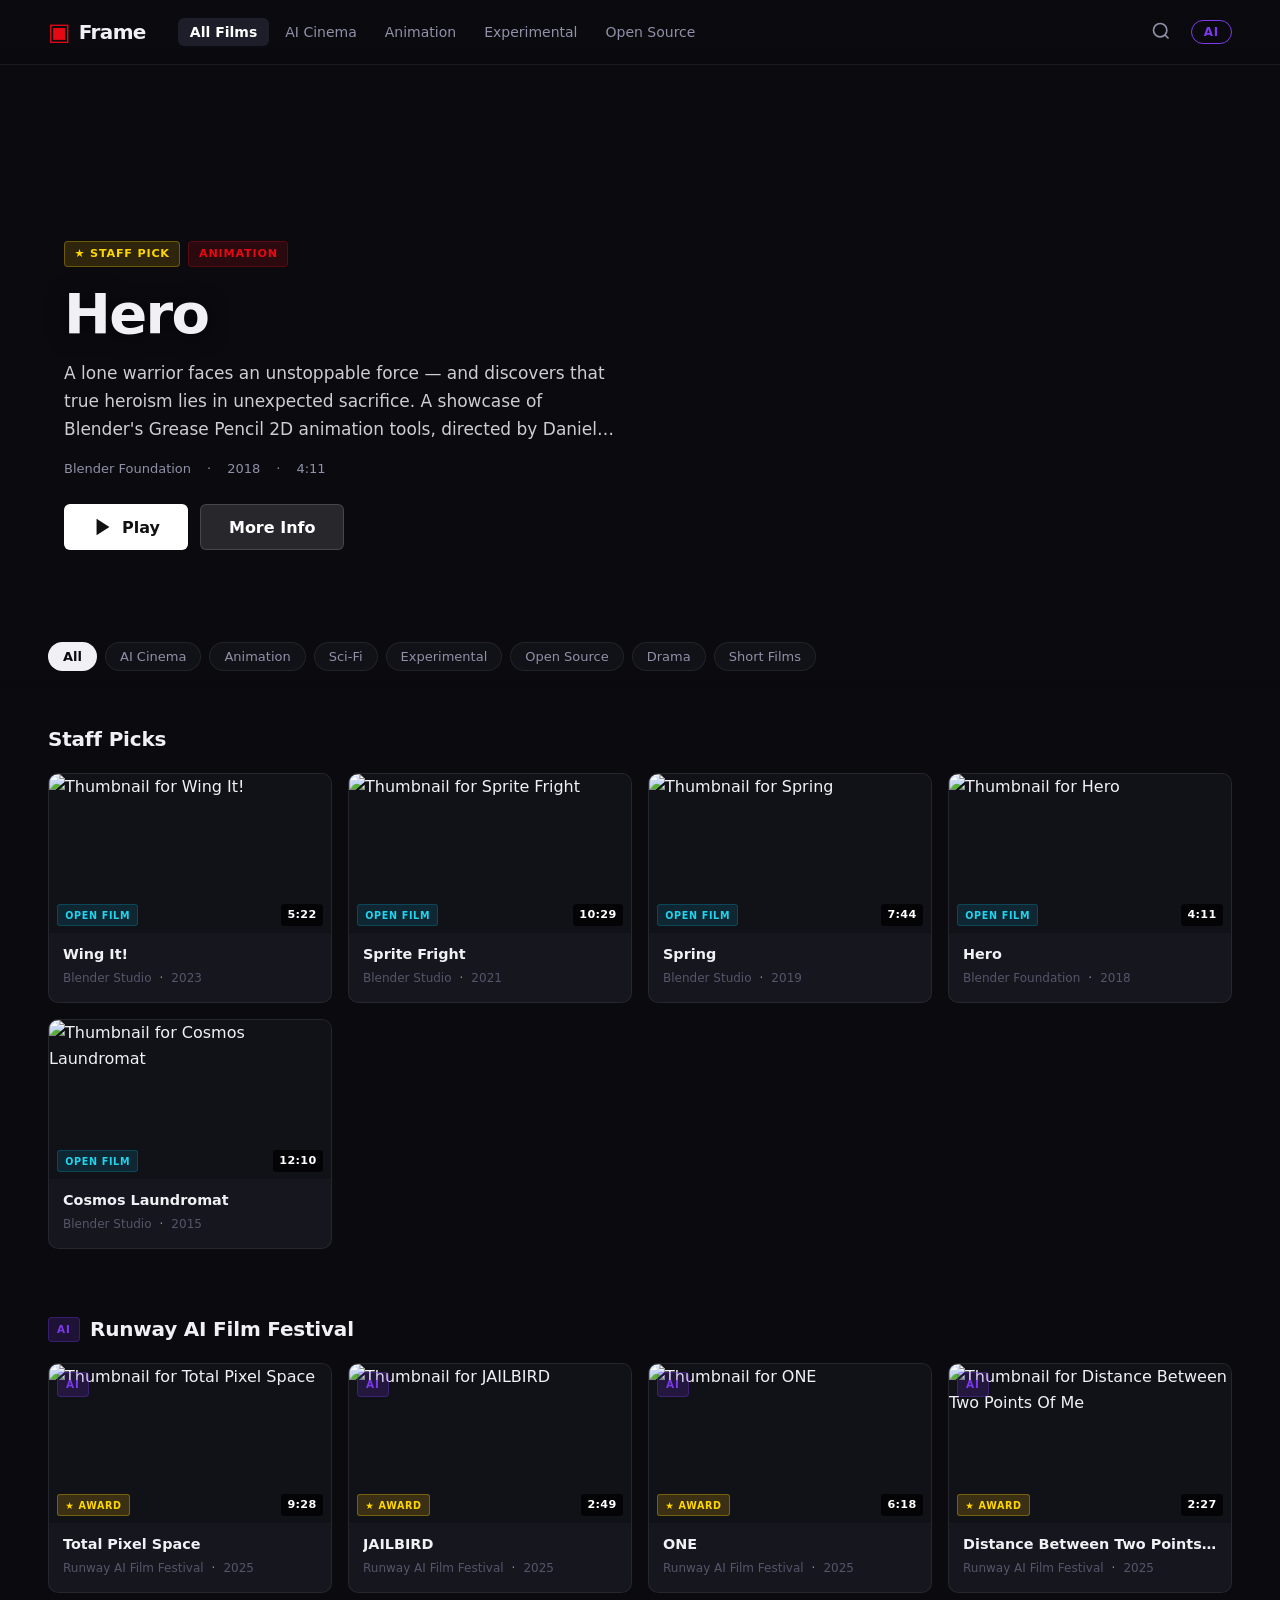
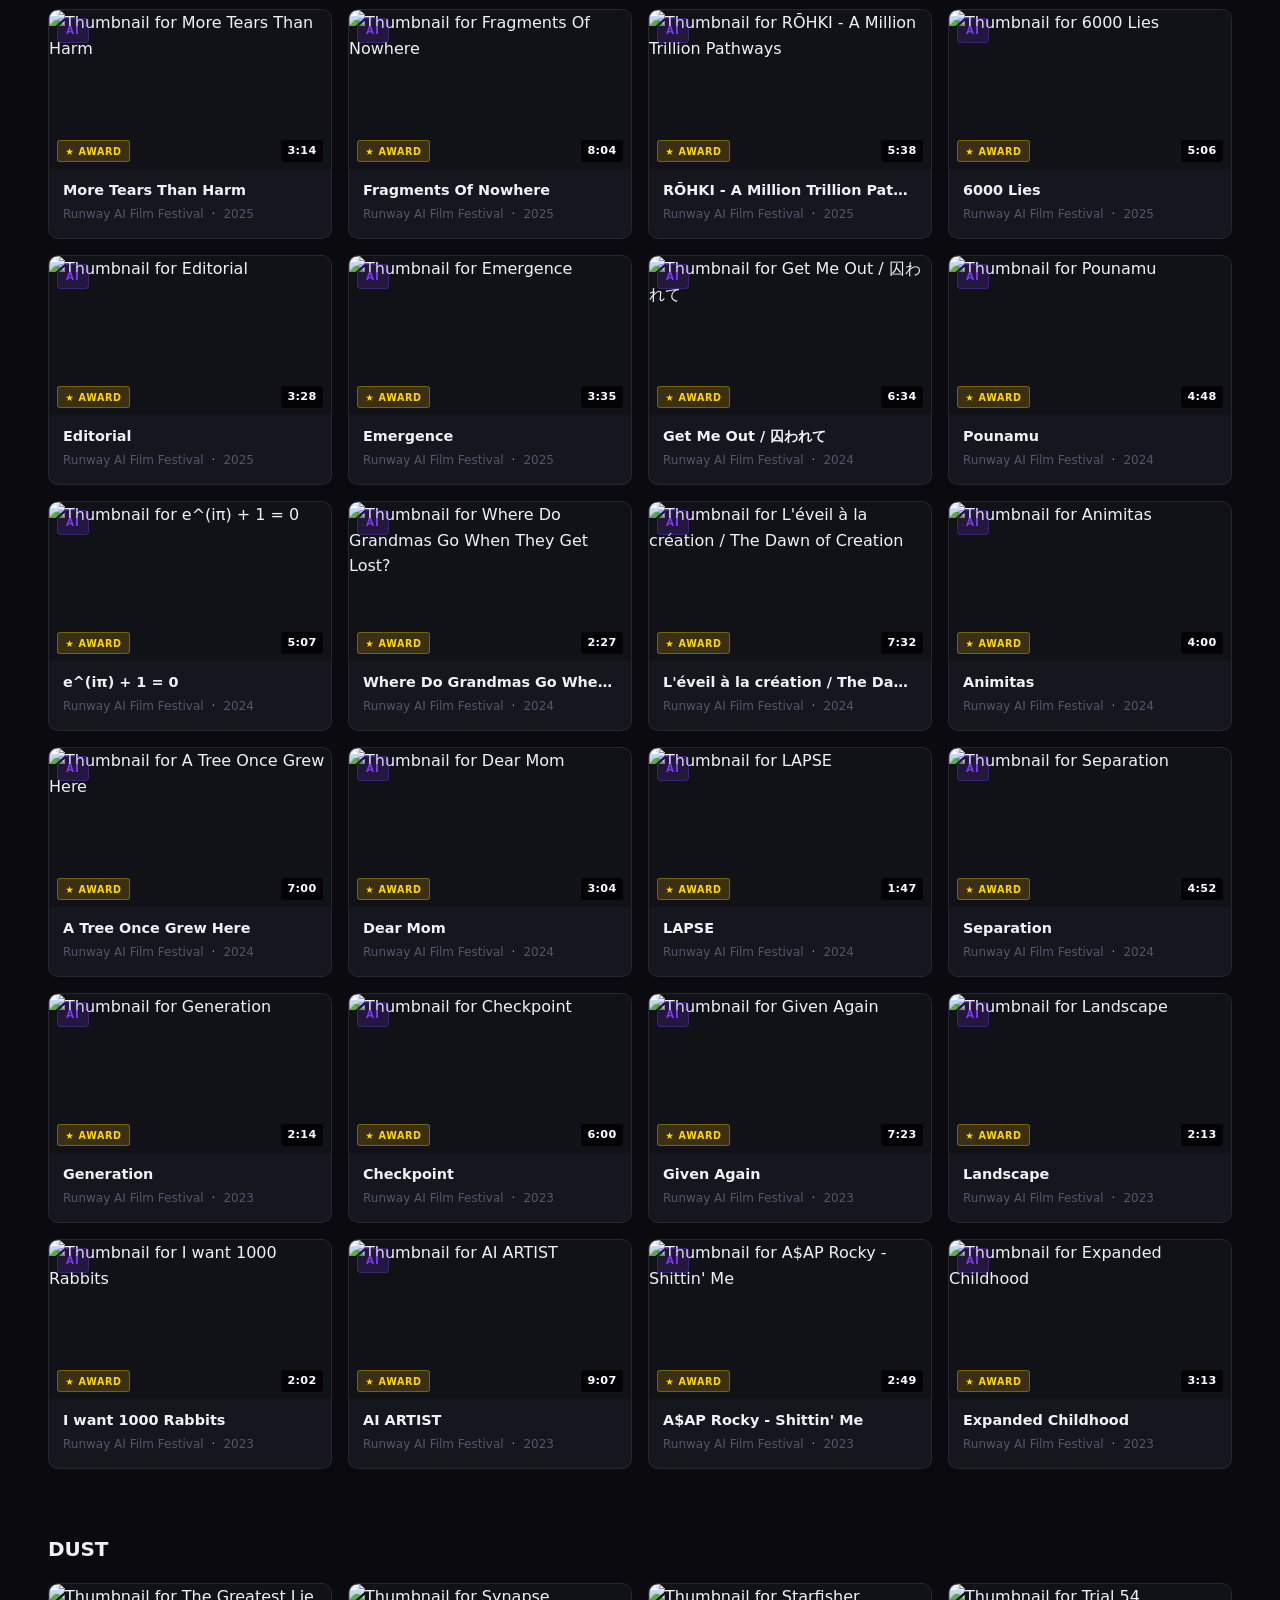
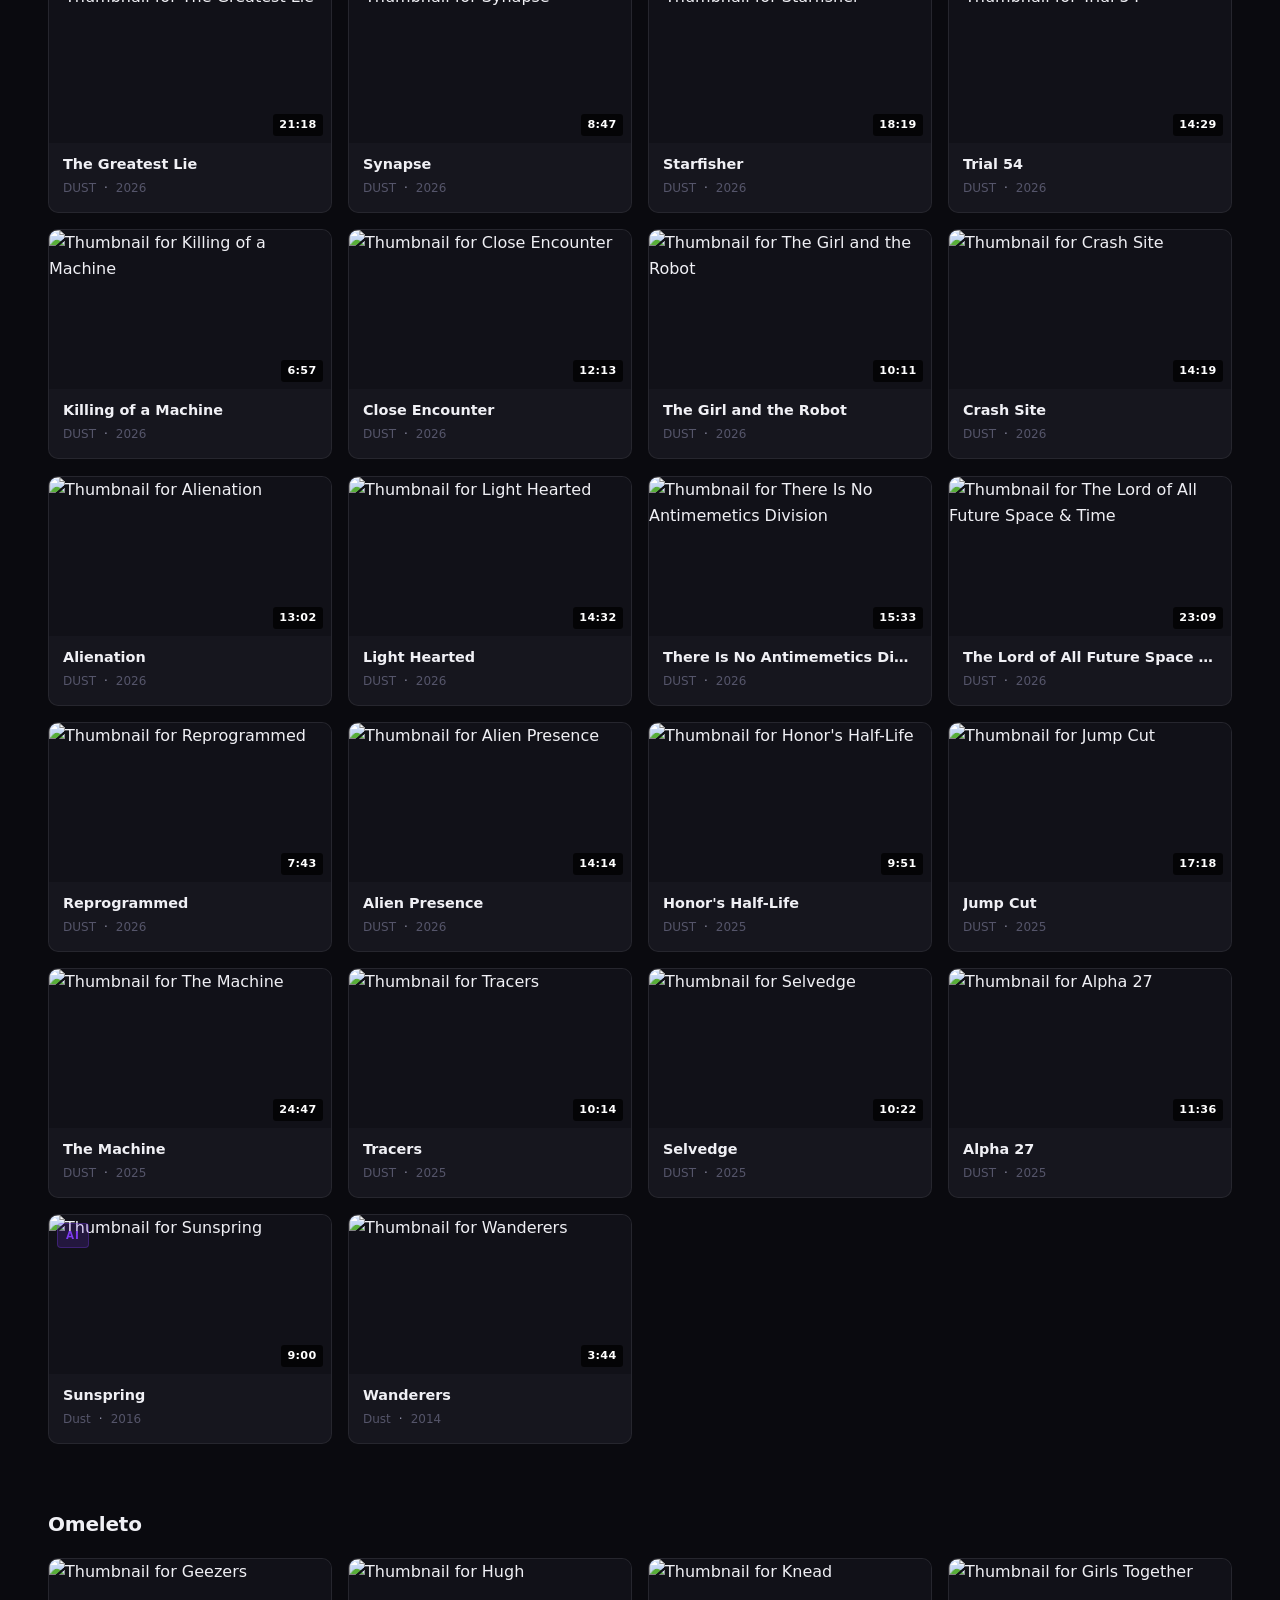
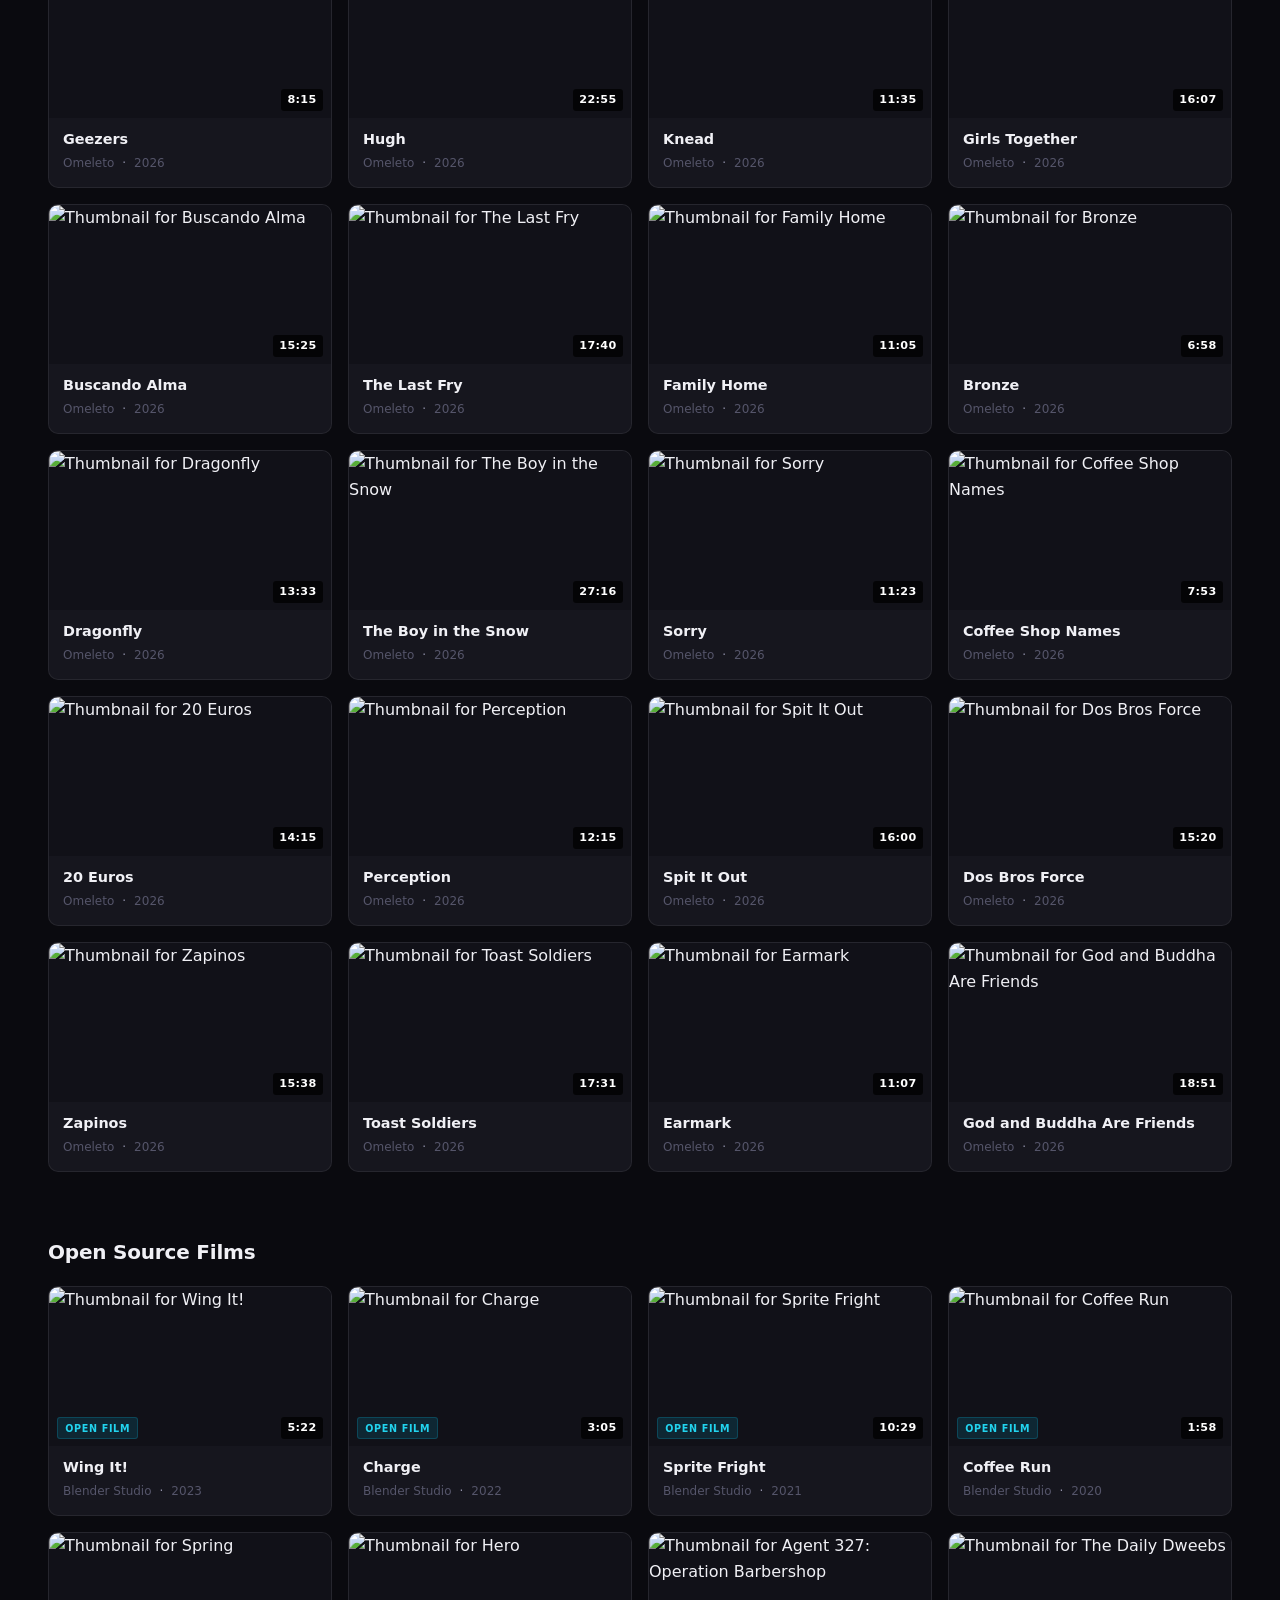
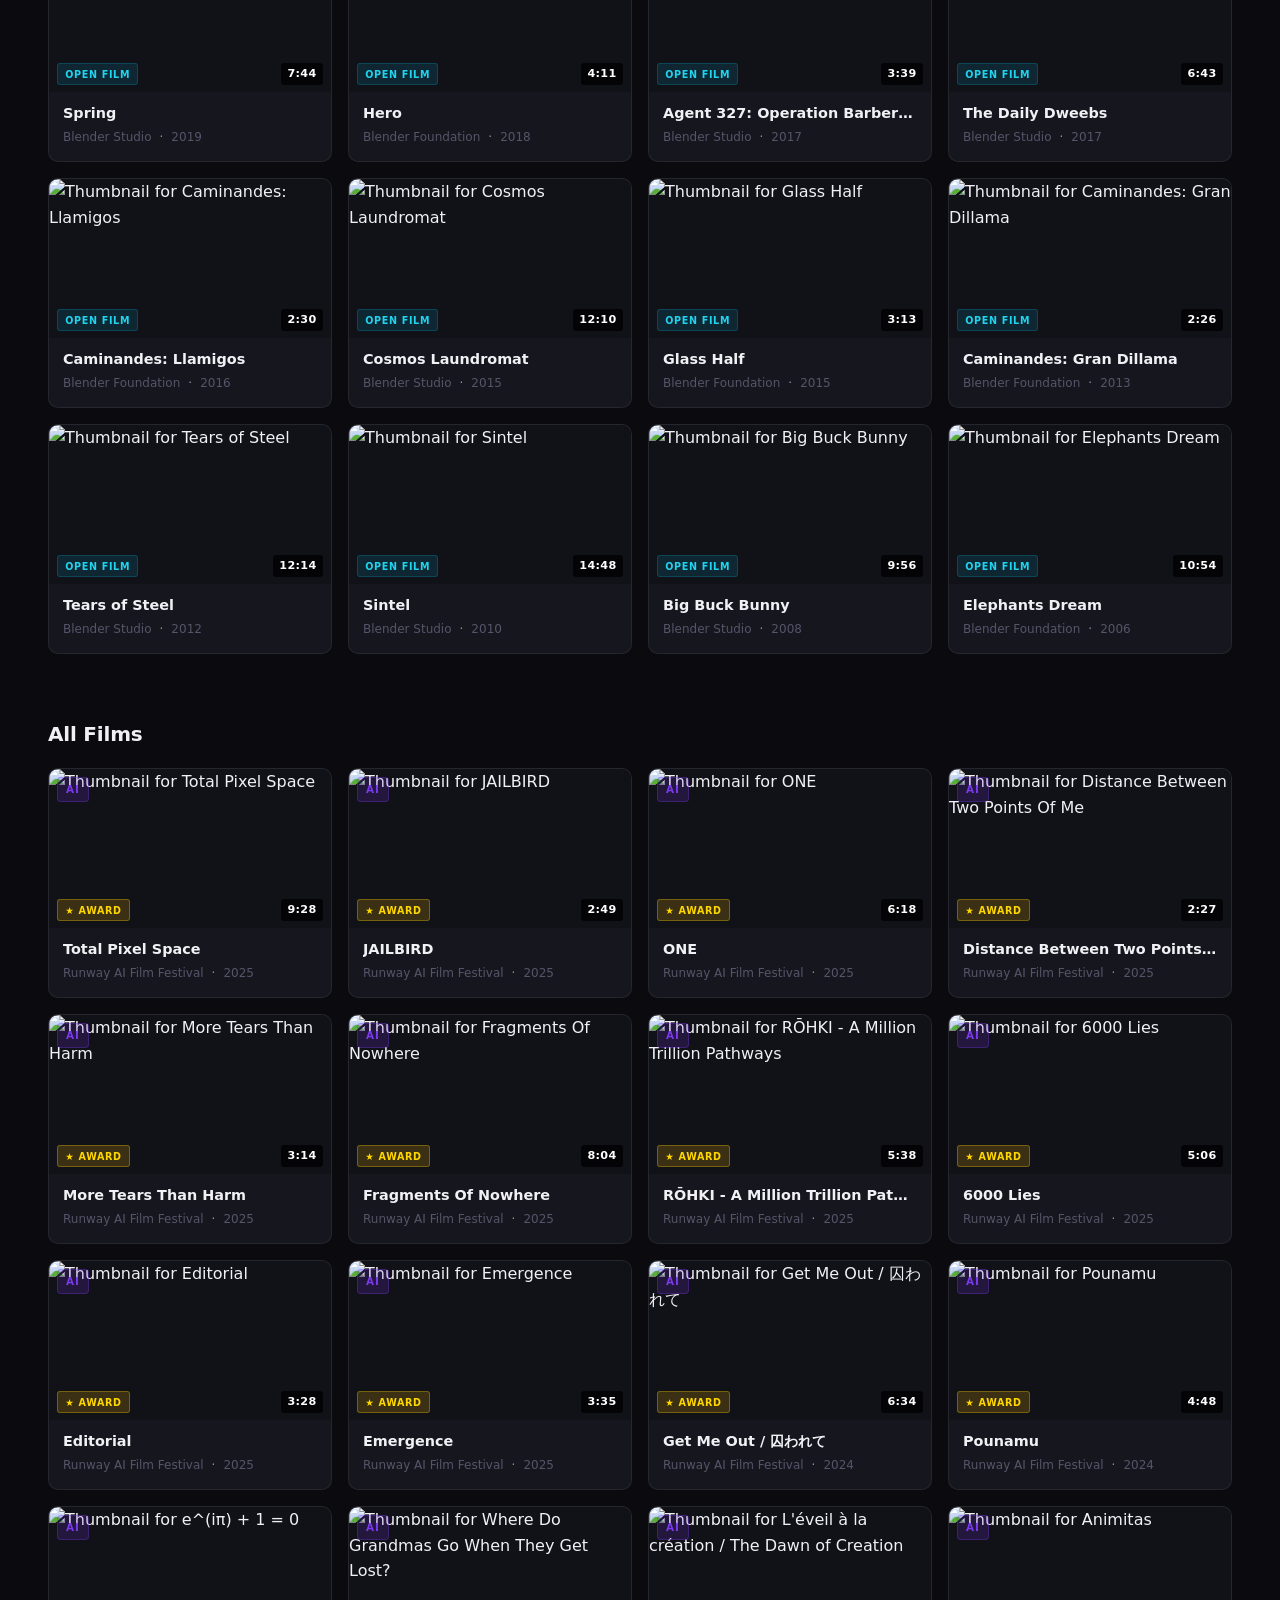
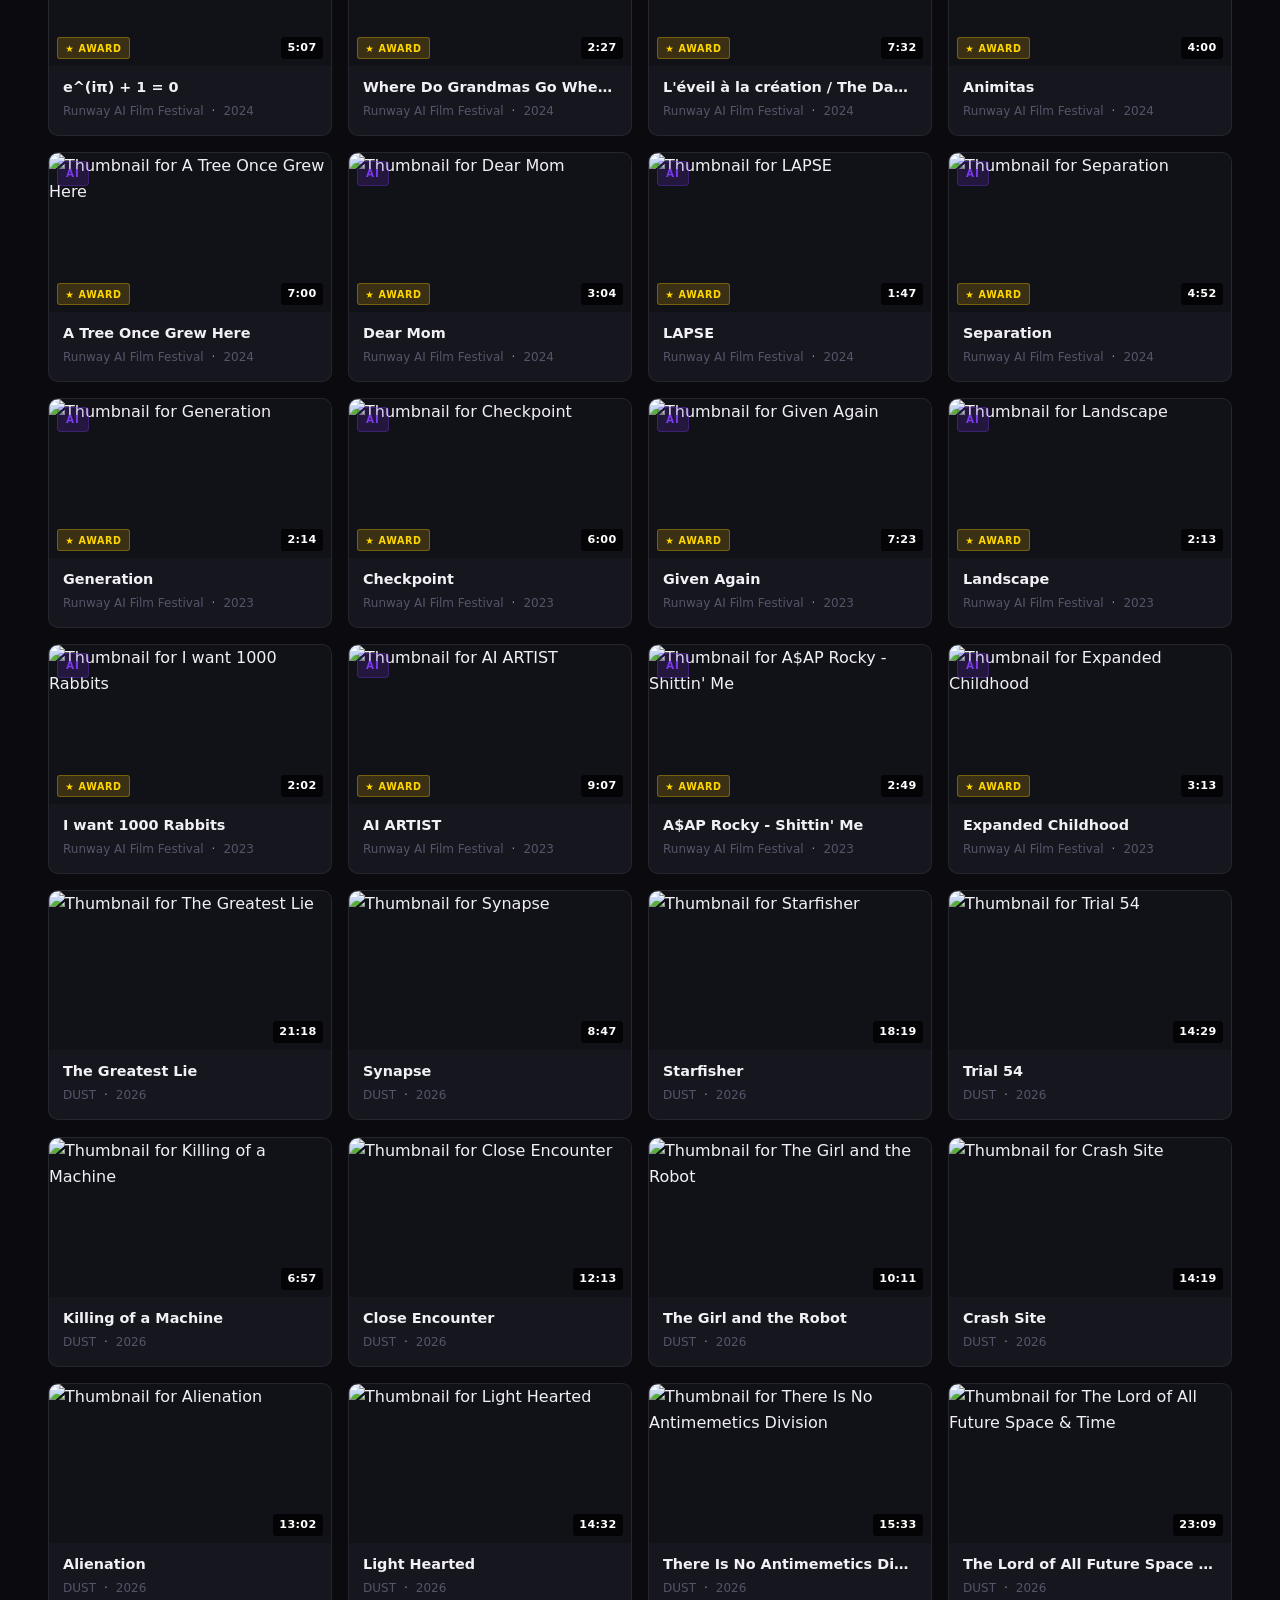
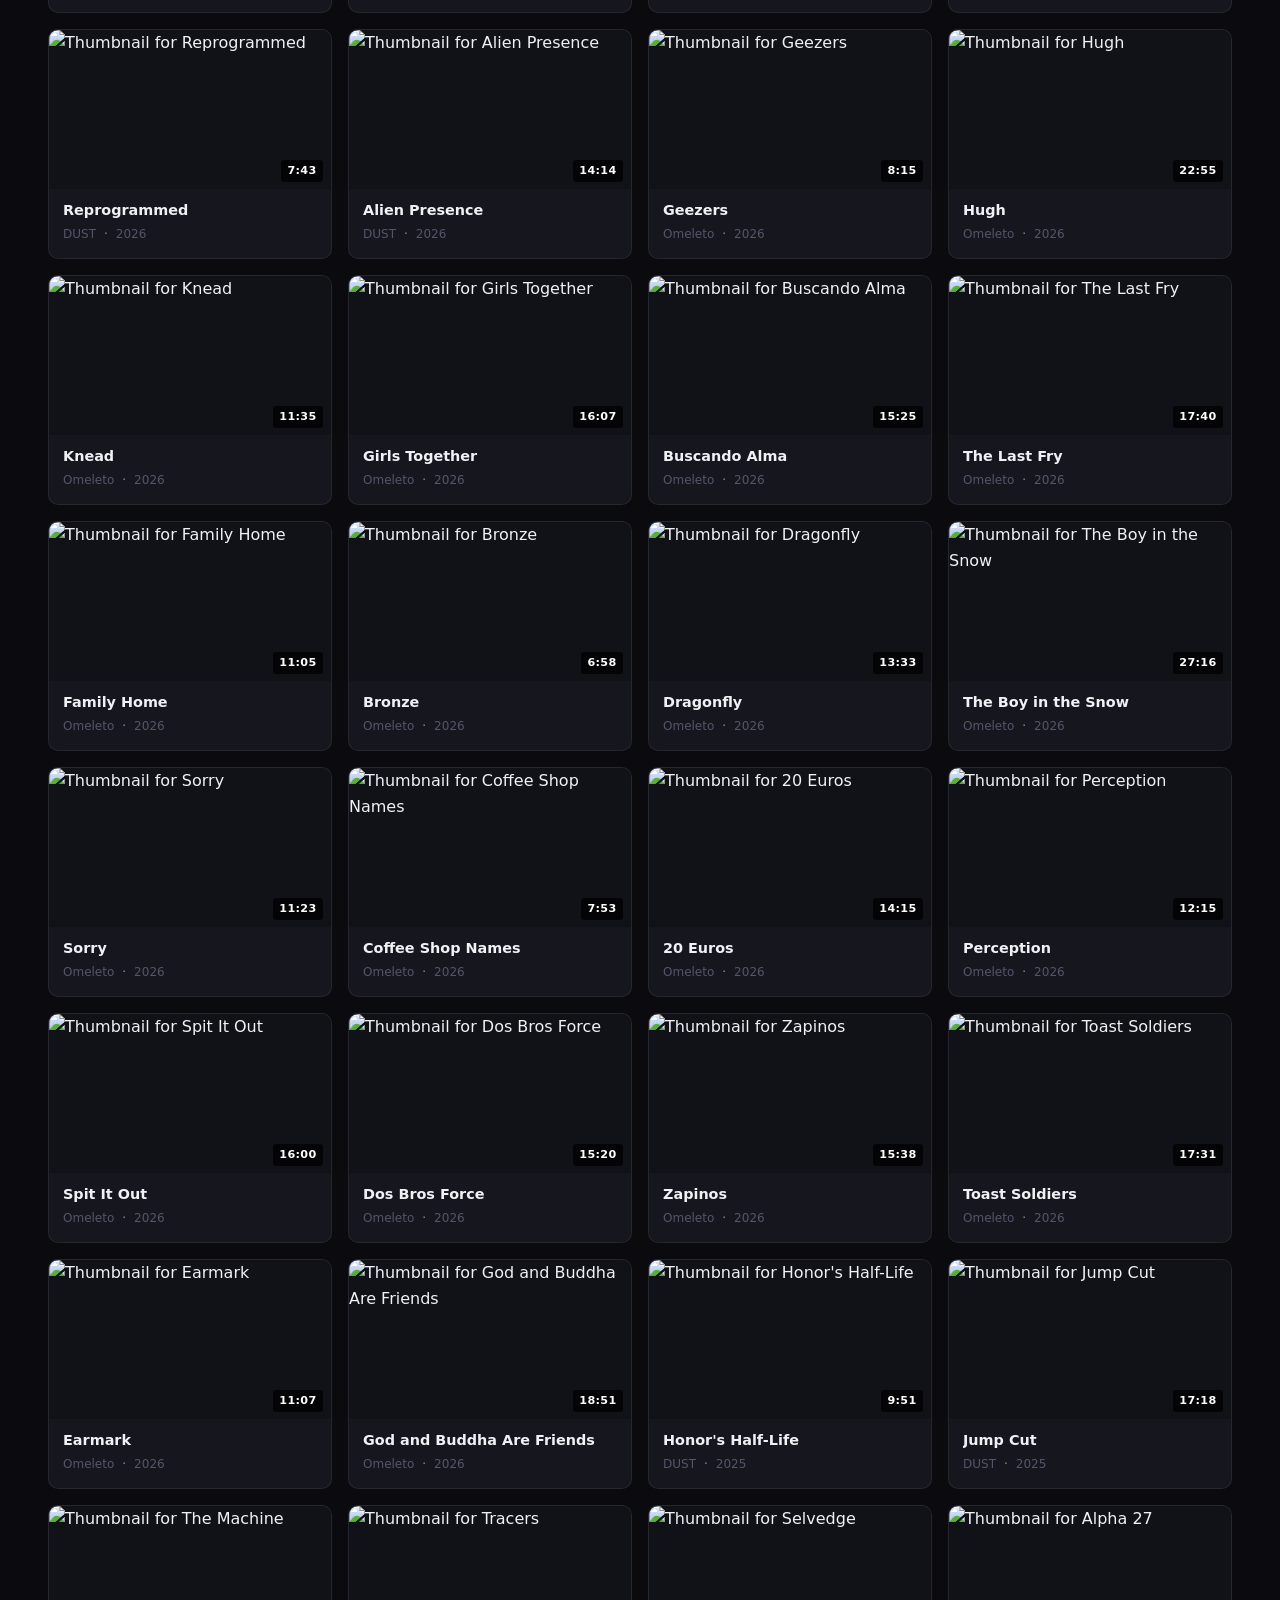
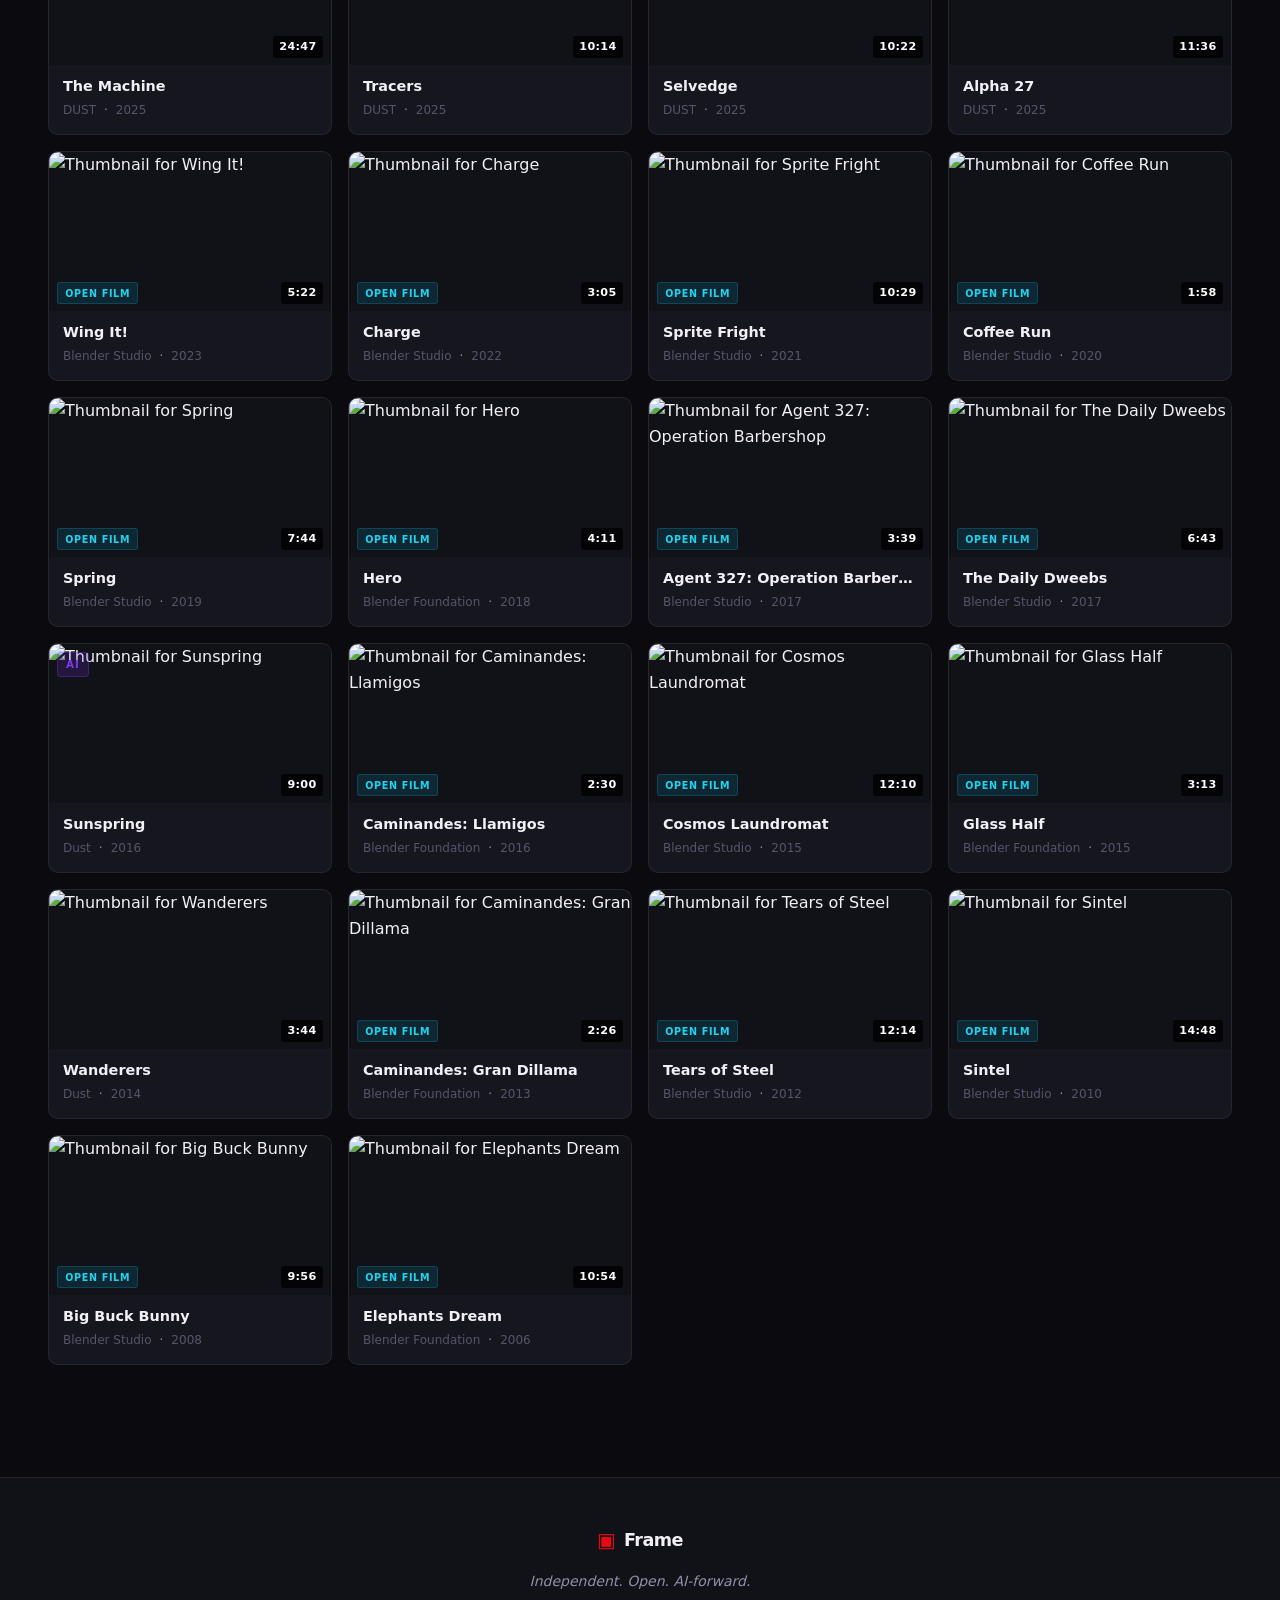
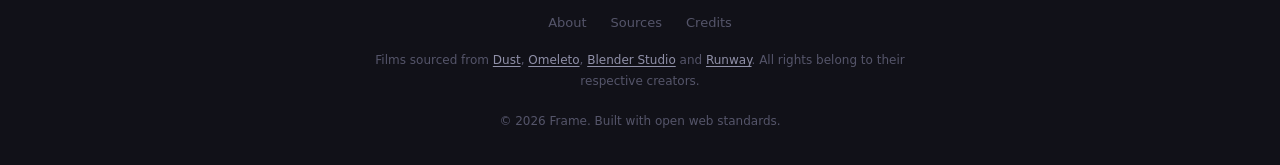
==== commit 4a5f712b: "Add animations for hero and card entries; implement loading poster for video modals" ====
--- a/index.html
+++ b/index.html
@@ -145,6 +145,12 @@
         <button class="filter-chip" data-filter="short">Short Films</button>
       </div>
     </div>
+
+    <!-- Continue Watching (revealed by JS when progress exists) -->
+    <section class="catalog-row" id="continue-watching-section" aria-labelledby="row-continue" hidden>
+      <h2 class="row-title" id="row-continue">Continue Watching</h2>
+      <div class="film-grid" id="grid-continue" role="list"></div>
+    </section>
 
     <!-- Staff Picks row -->
     <section class="catalog-row" aria-labelledby="row-staff-picks">
@@ -215,12 +221,6 @@
       </div>
     </div>
   </dialog>
-
-  <!-- =================== CONTINUE WATCHING =================== -->
-  <section class="catalog-row" id="continue-watching-section" aria-labelledby="row-continue" hidden>
-    <h2 class="row-title" id="row-continue">Continue Watching</h2>
-    <div class="film-grid" id="grid-continue" role="list"></div>
-  </section>
 
   <!-- =================== FOOTER =================== -->
   <footer class="site-footer" role="contentinfo">
--- a/css/style.css
+++ b/css/style.css
@@ -879,6 +879,96 @@
   .film-grid { grid-template-columns: repeat(2, 1fr); gap: 0.625rem; }
 }
 
+/* ============================================
+   HERO ENTRY ANIMATION
+   ============================================ */
+@keyframes hero-in {
+  from { opacity: 0; transform: translateY(18px); }
+  to   { opacity: 1; transform: none; }
+}
+.hero-content {
+  animation: hero-in 0.55s cubic-bezier(0.4, 0, 0.2, 1) 0.05s both;
+}
+
+/* ============================================
+   CARD ENTRY ANIMATION
+   ============================================ */
+@keyframes card-in {
+  from { opacity: 0; transform: translateY(10px); }
+  to   { opacity: 1; transform: none; }
+}
+.film-card {
+  animation: card-in 0.32s ease-out both;
+}
+
+/* ============================================
+   IDENTITY LABELS (on thumbnail)
+   ============================================ */
+.thumb-label {
+  position: absolute;
+  bottom: 0.4rem;
+  left: 0.5rem;
+  padding: 0.15rem 0.45rem;
+  border-radius: 3px;
+  font-size: 0.6rem;
+  font-weight: 700;
+  letter-spacing: 0.07em;
+  text-transform: uppercase;
+  pointer-events: none;
+}
+.thumb-label-award {
+  background: rgba(255, 191, 0, 0.18);
+  color: #ffd700;
+  border: 1px solid rgba(255, 215, 0, 0.3);
+}
+.thumb-label-open {
+  background: rgba(8, 145, 178, 0.18);
+  color: #22d3ee;
+  border: 1px solid rgba(8, 145, 178, 0.3);
+}
+
+/* ============================================
+   MODAL LOADING POSTER
+   ============================================ */
+.modal-poster {
+  position: absolute;
+  inset: 0;
+  background-size: cover;
+  background-position: center;
+  z-index: 2;
+  display: flex;
+  align-items: center;
+  justify-content: center;
+  transition: opacity 0.32s ease;
+}
+.modal-poster::before {
+  content: '';
+  position: absolute;
+  inset: 0;
+  background: rgba(0, 0, 0, 0.55);
+}
+.modal-poster-spinner-wrap {
+  position: relative;
+  display: flex;
+  flex-direction: column;
+  align-items: center;
+  gap: 0.625rem;
+  color: rgba(255, 255, 255, 0.85);
+  font-size: 0.8125rem;
+  letter-spacing: 0.04em;
+}
+.modal-poster-spinner {
+  width: 28px;
+  height: 28px;
+  border: 2px solid rgba(255, 255, 255, 0.2);
+  border-top-color: rgba(255, 255, 255, 0.85);
+  border-radius: 50%;
+  animation: spin 0.75s linear infinite;
+}
+@keyframes spin {
+  to { transform: rotate(360deg); }
+}
+
 @media (prefers-reduced-motion: reduce) {
   *, *::before, *::after {
     animation-duration: 0.01ms !important;
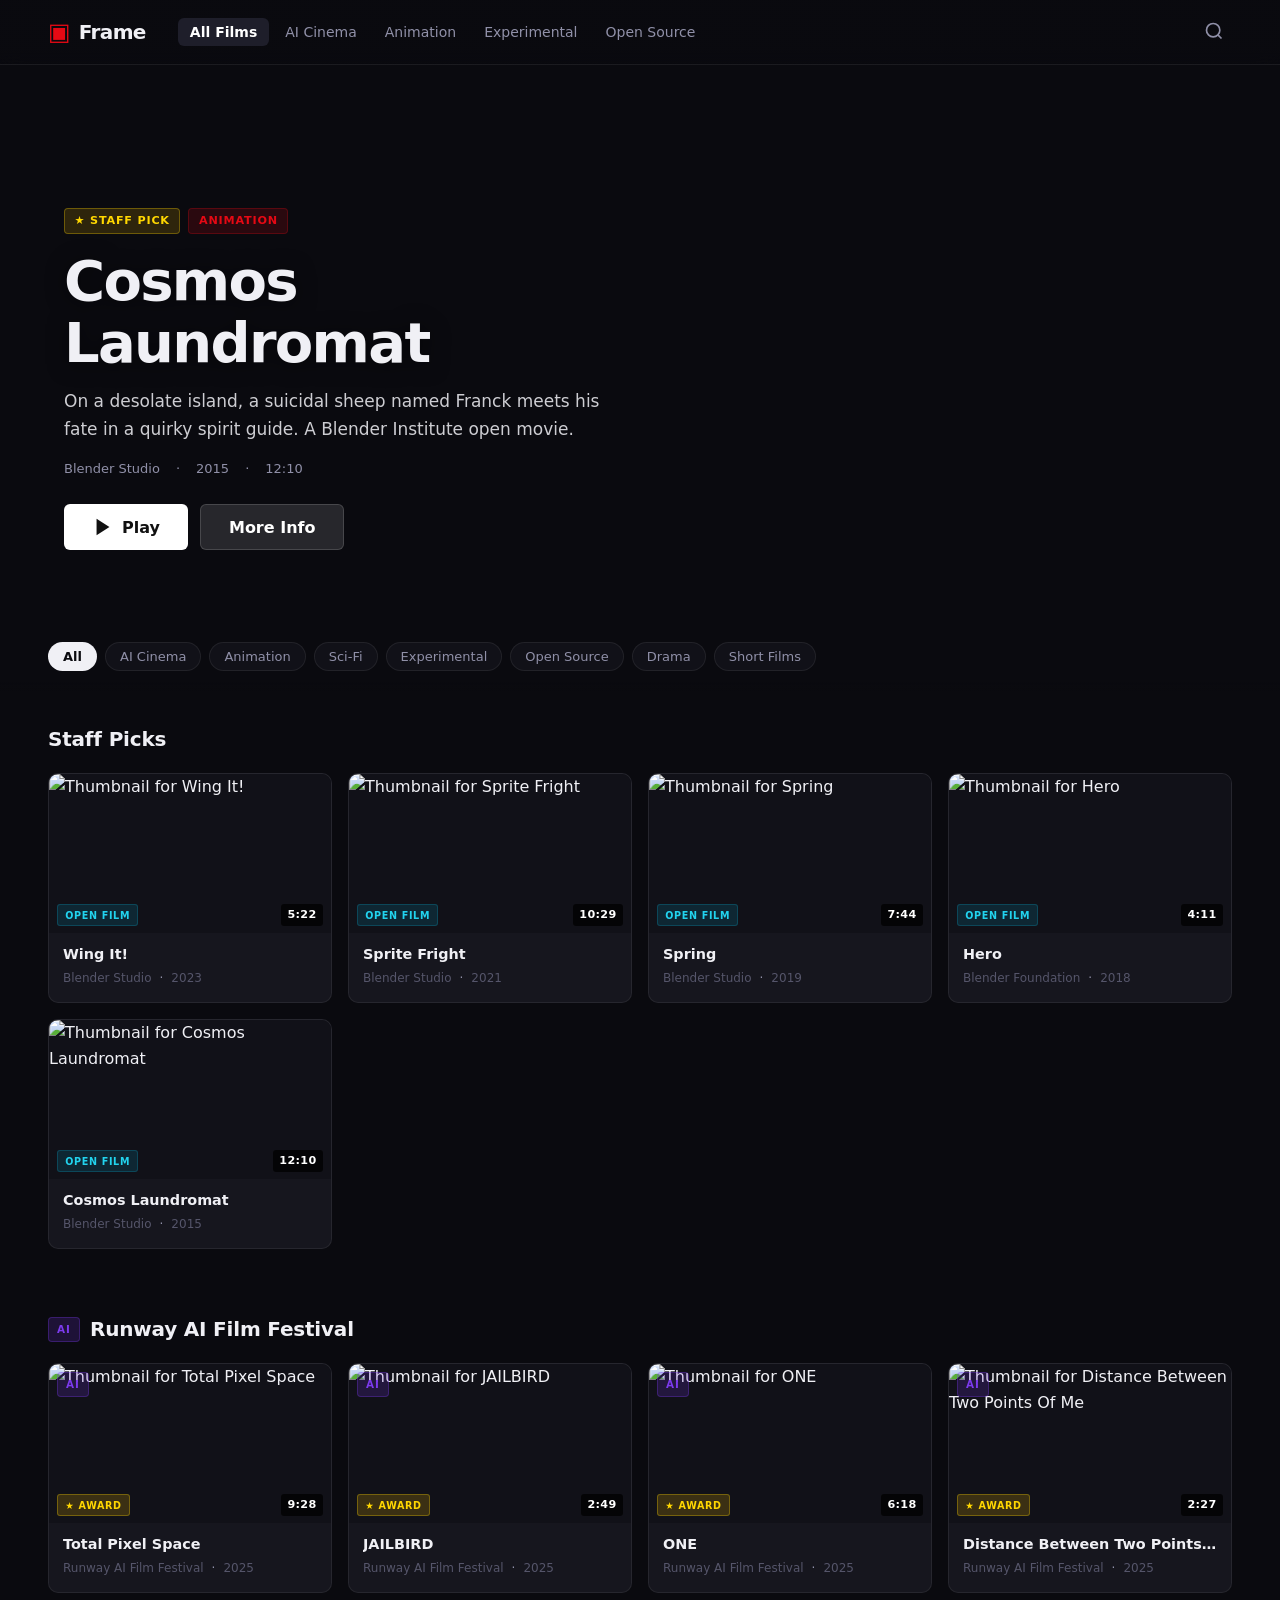
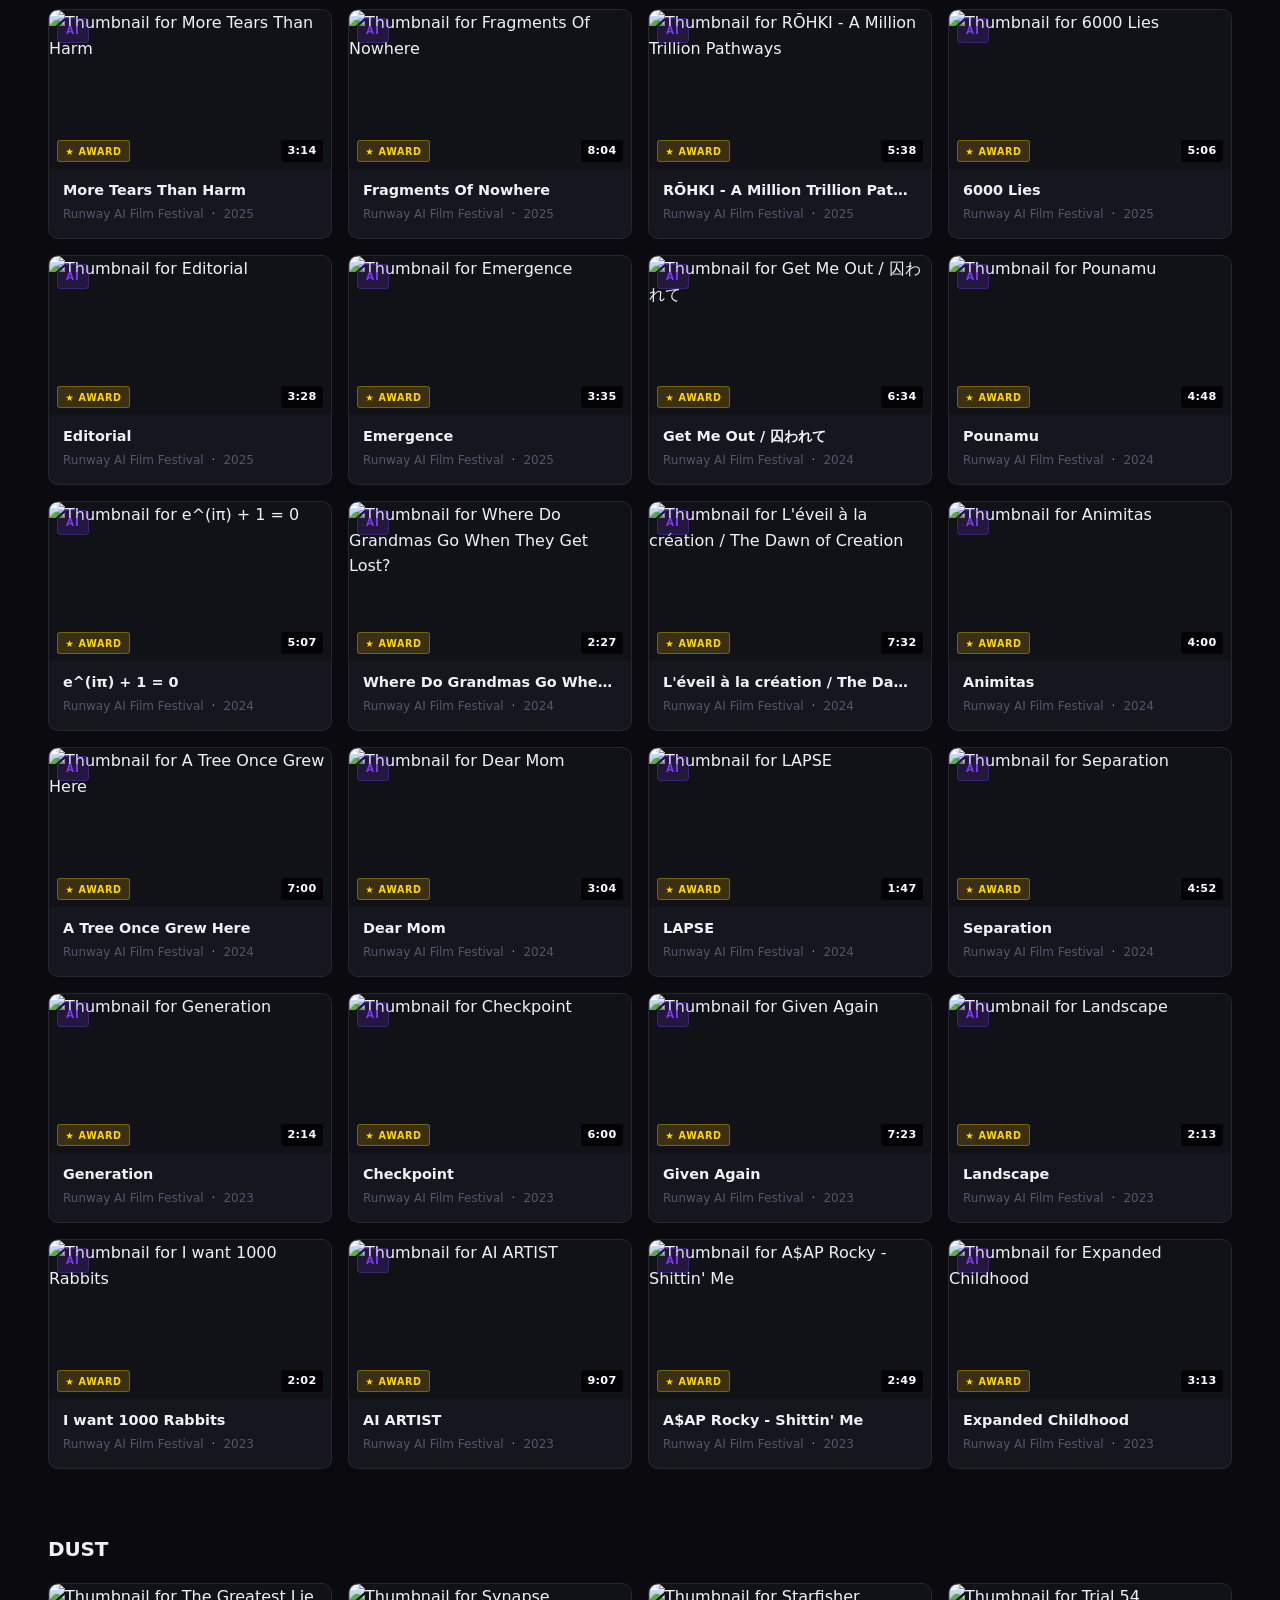
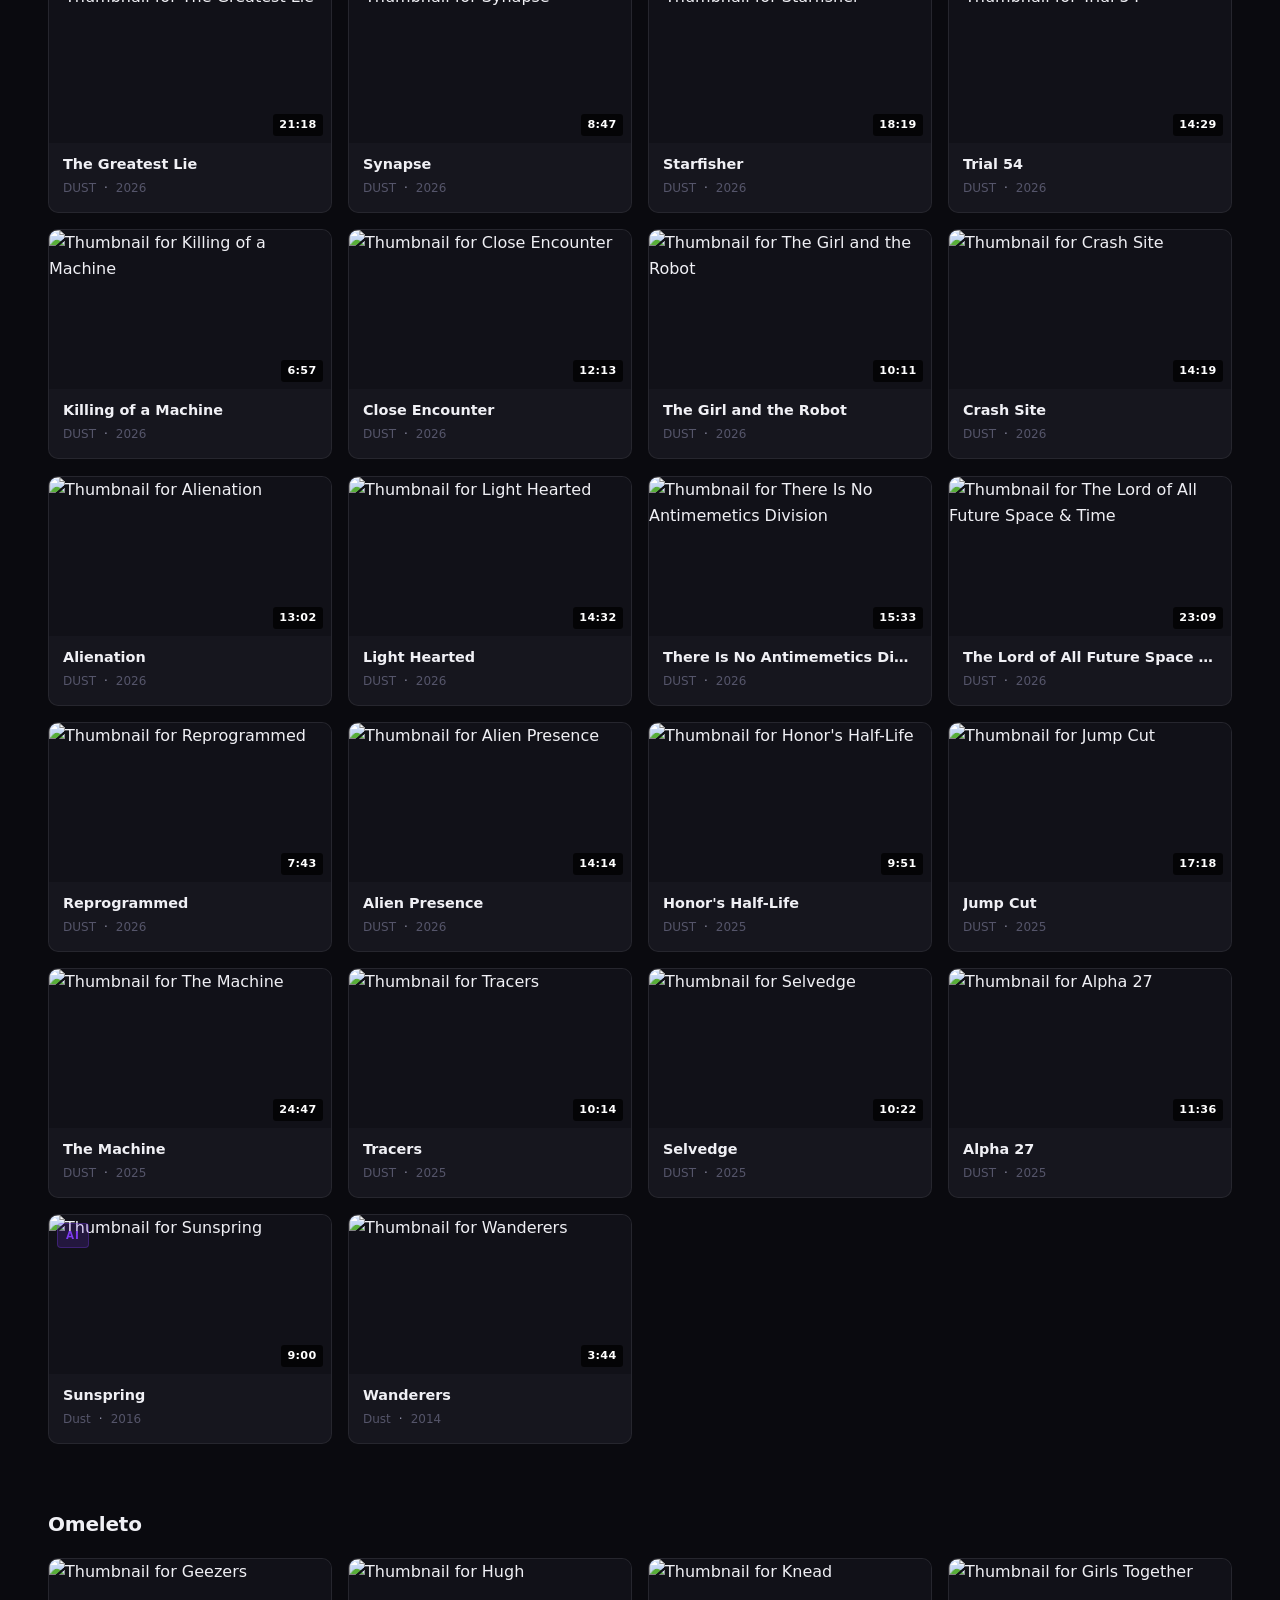
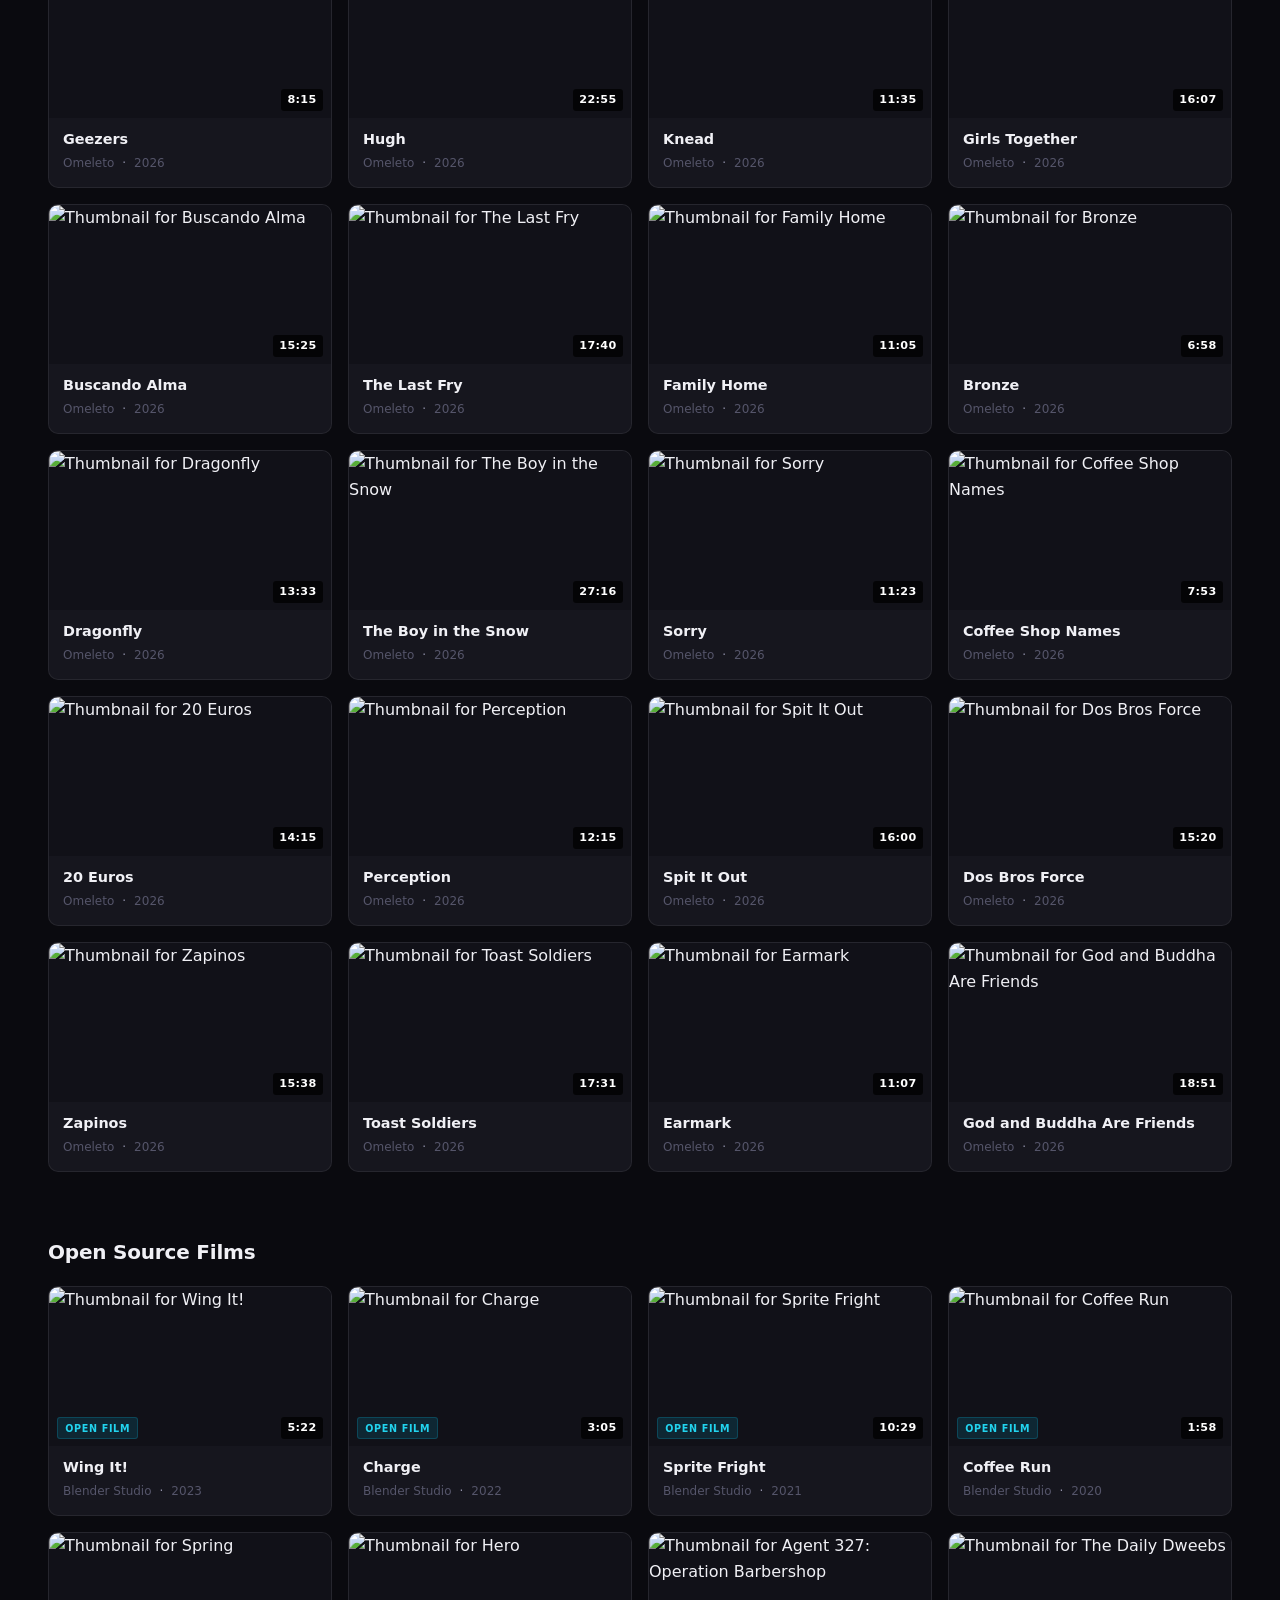
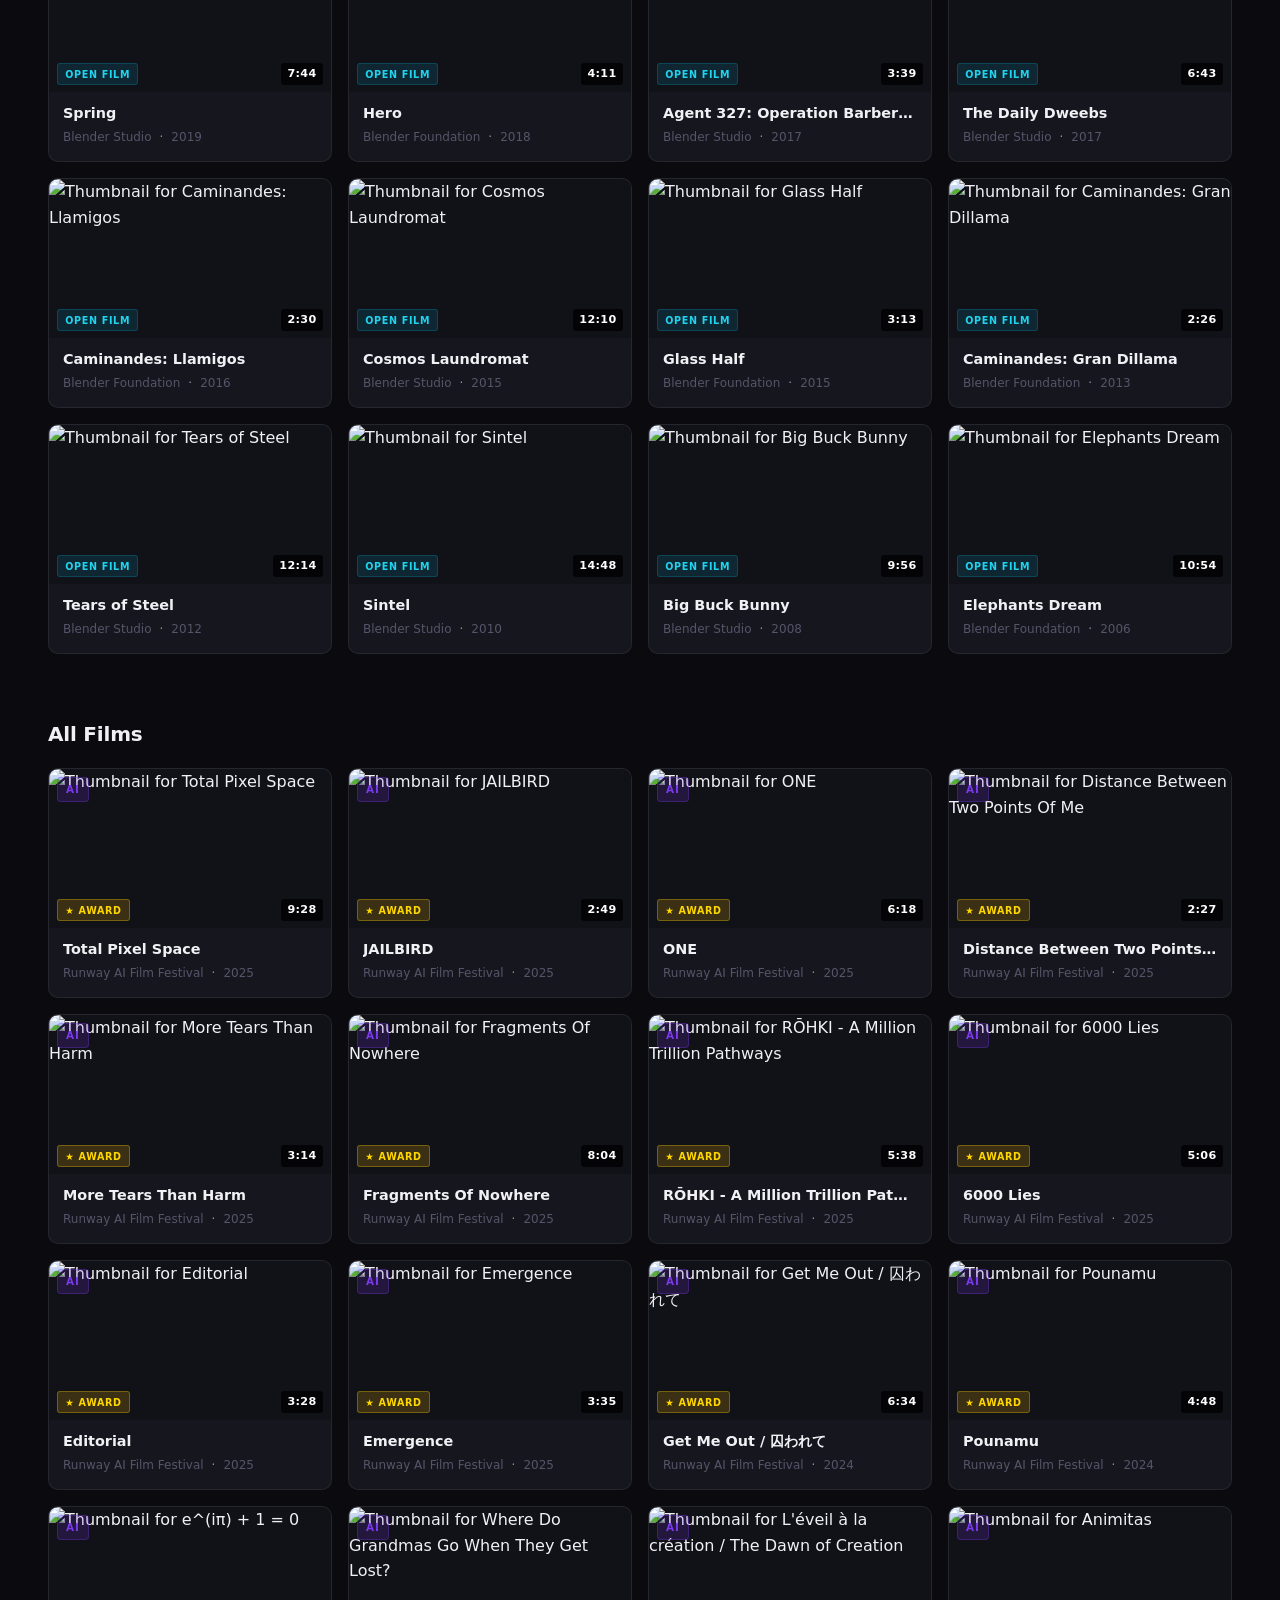
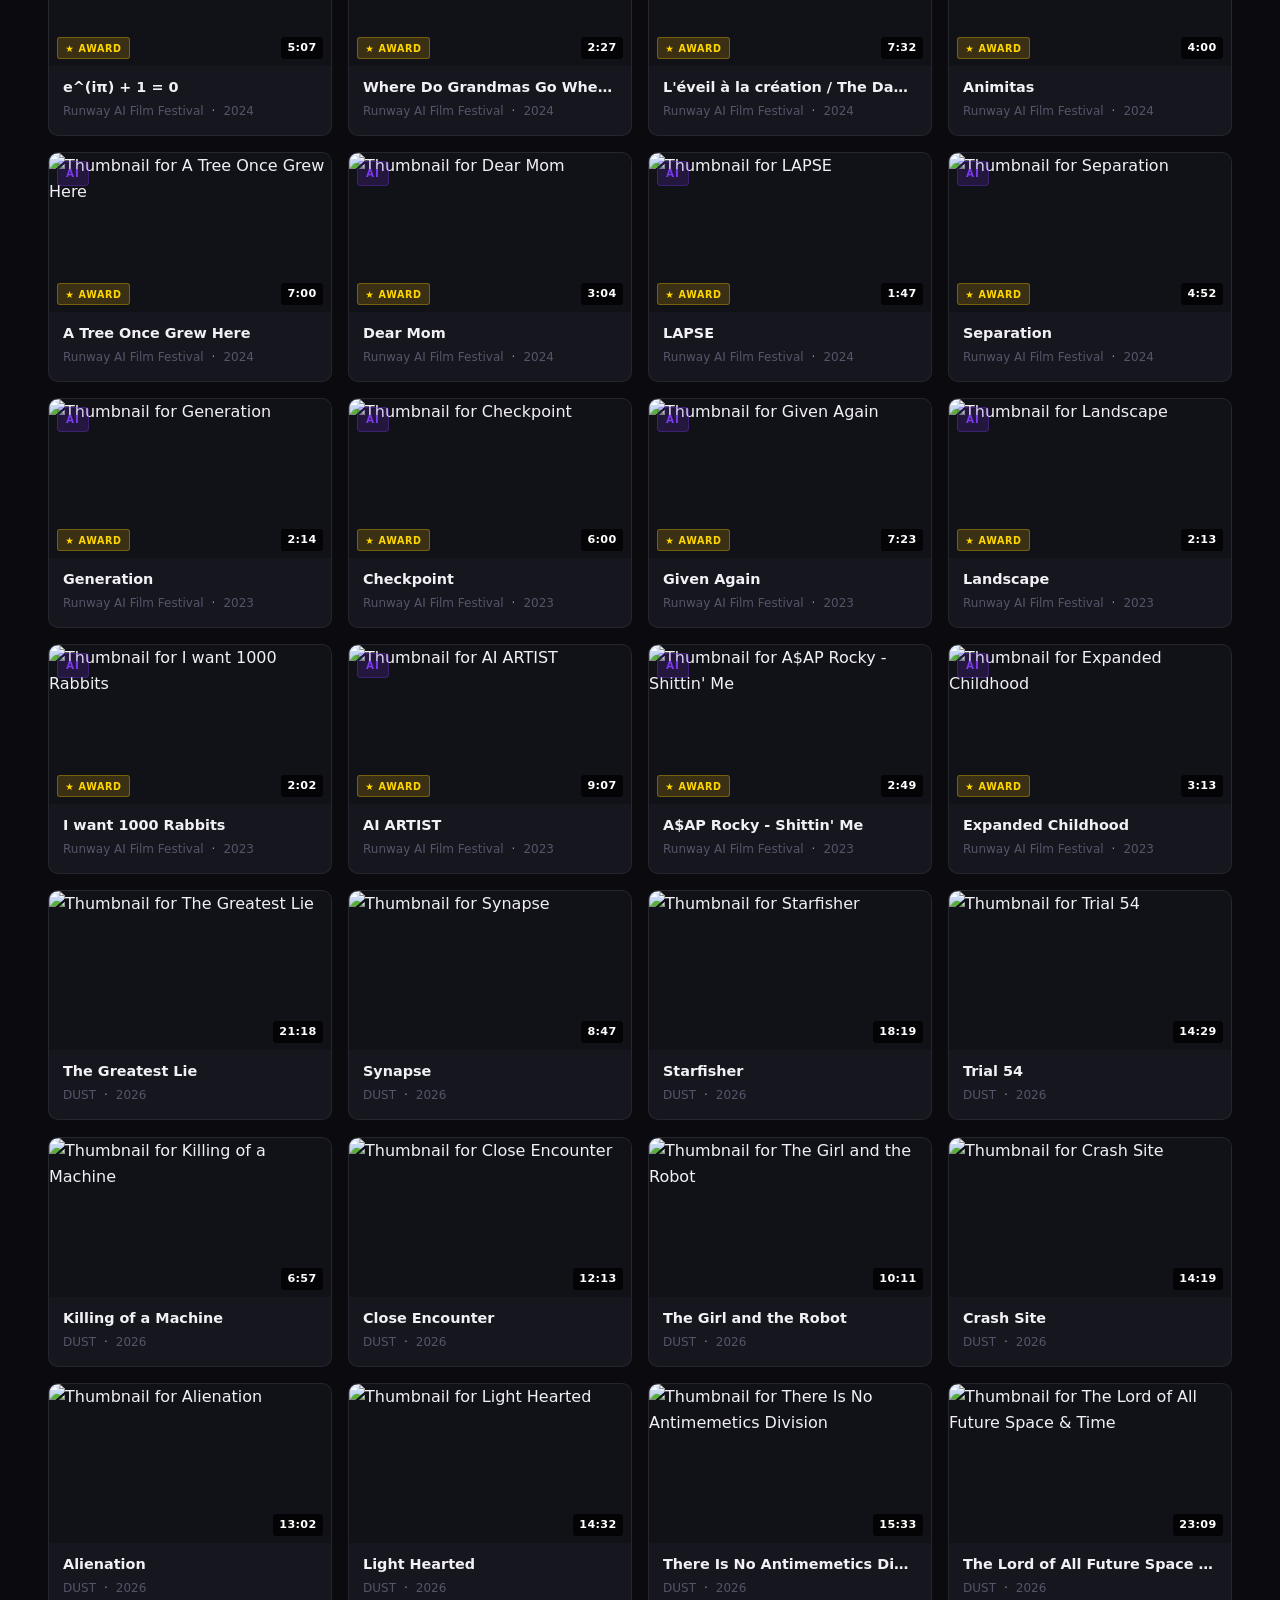
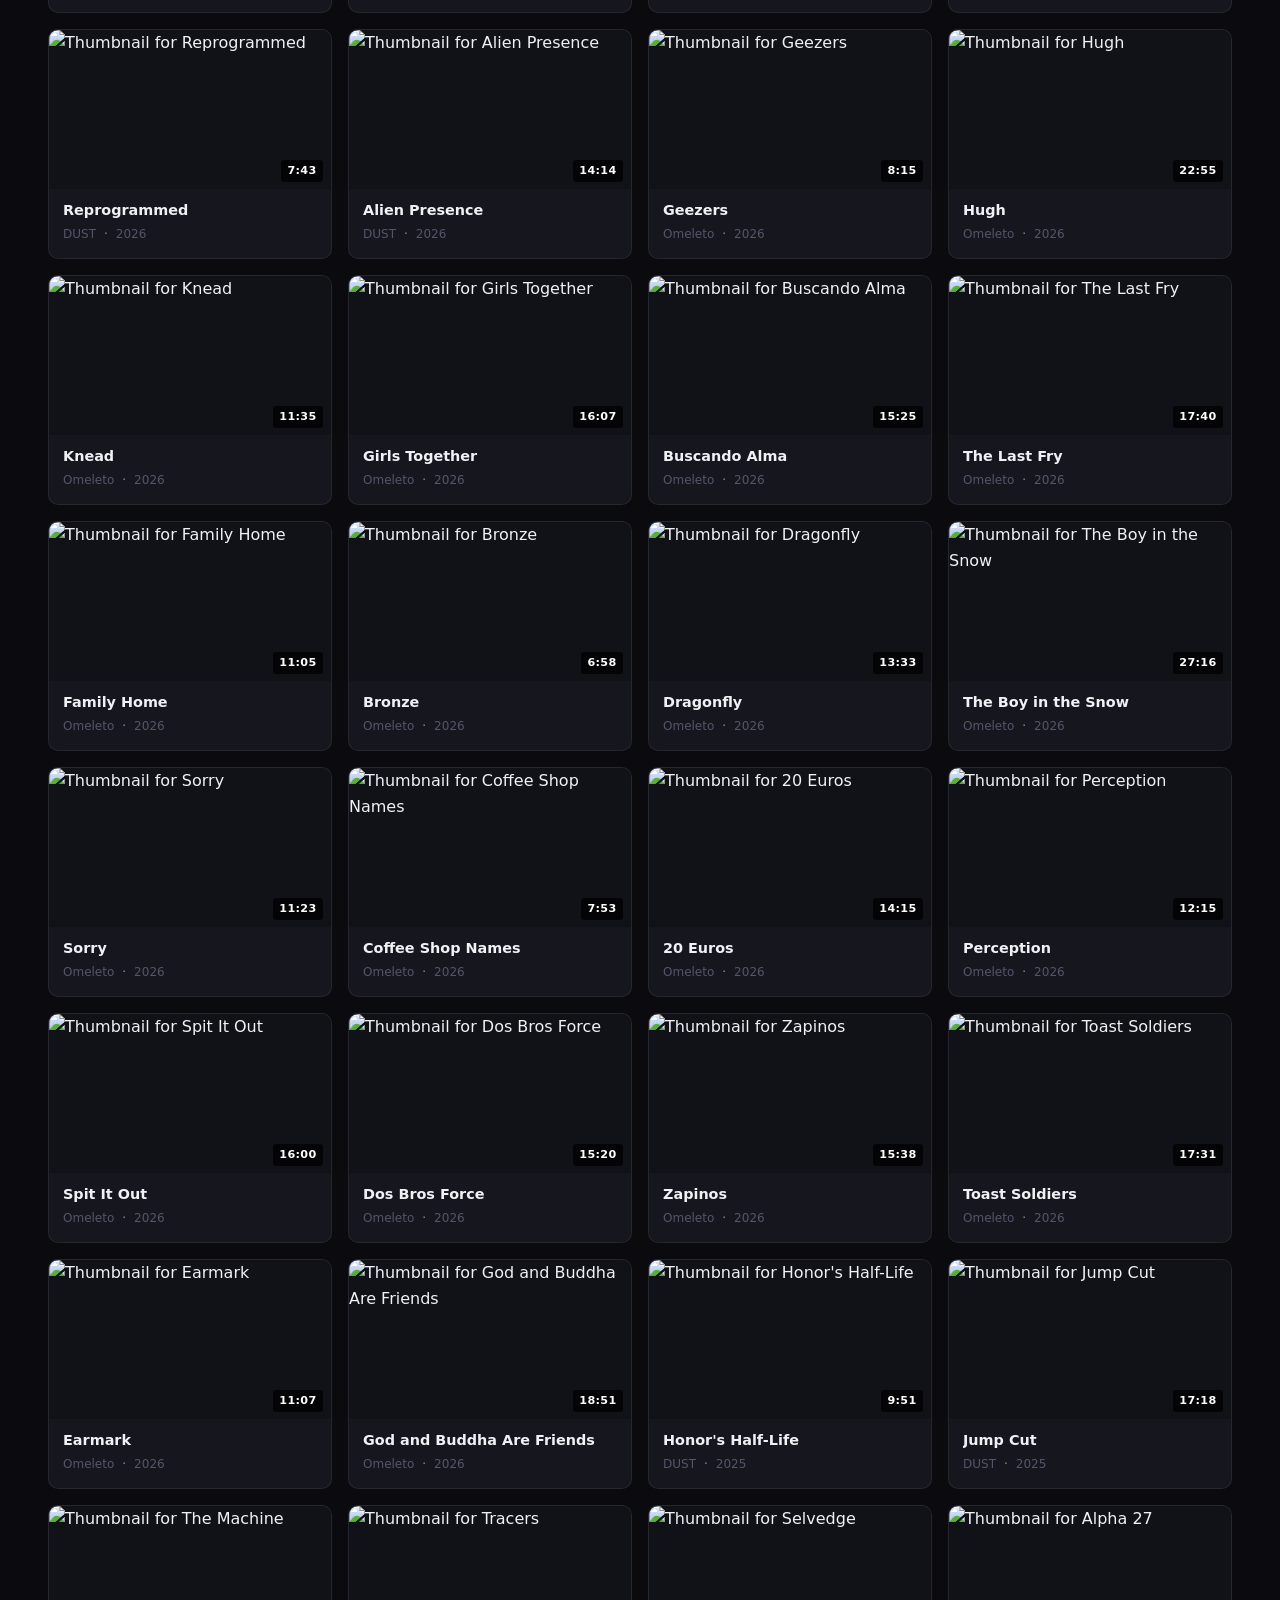
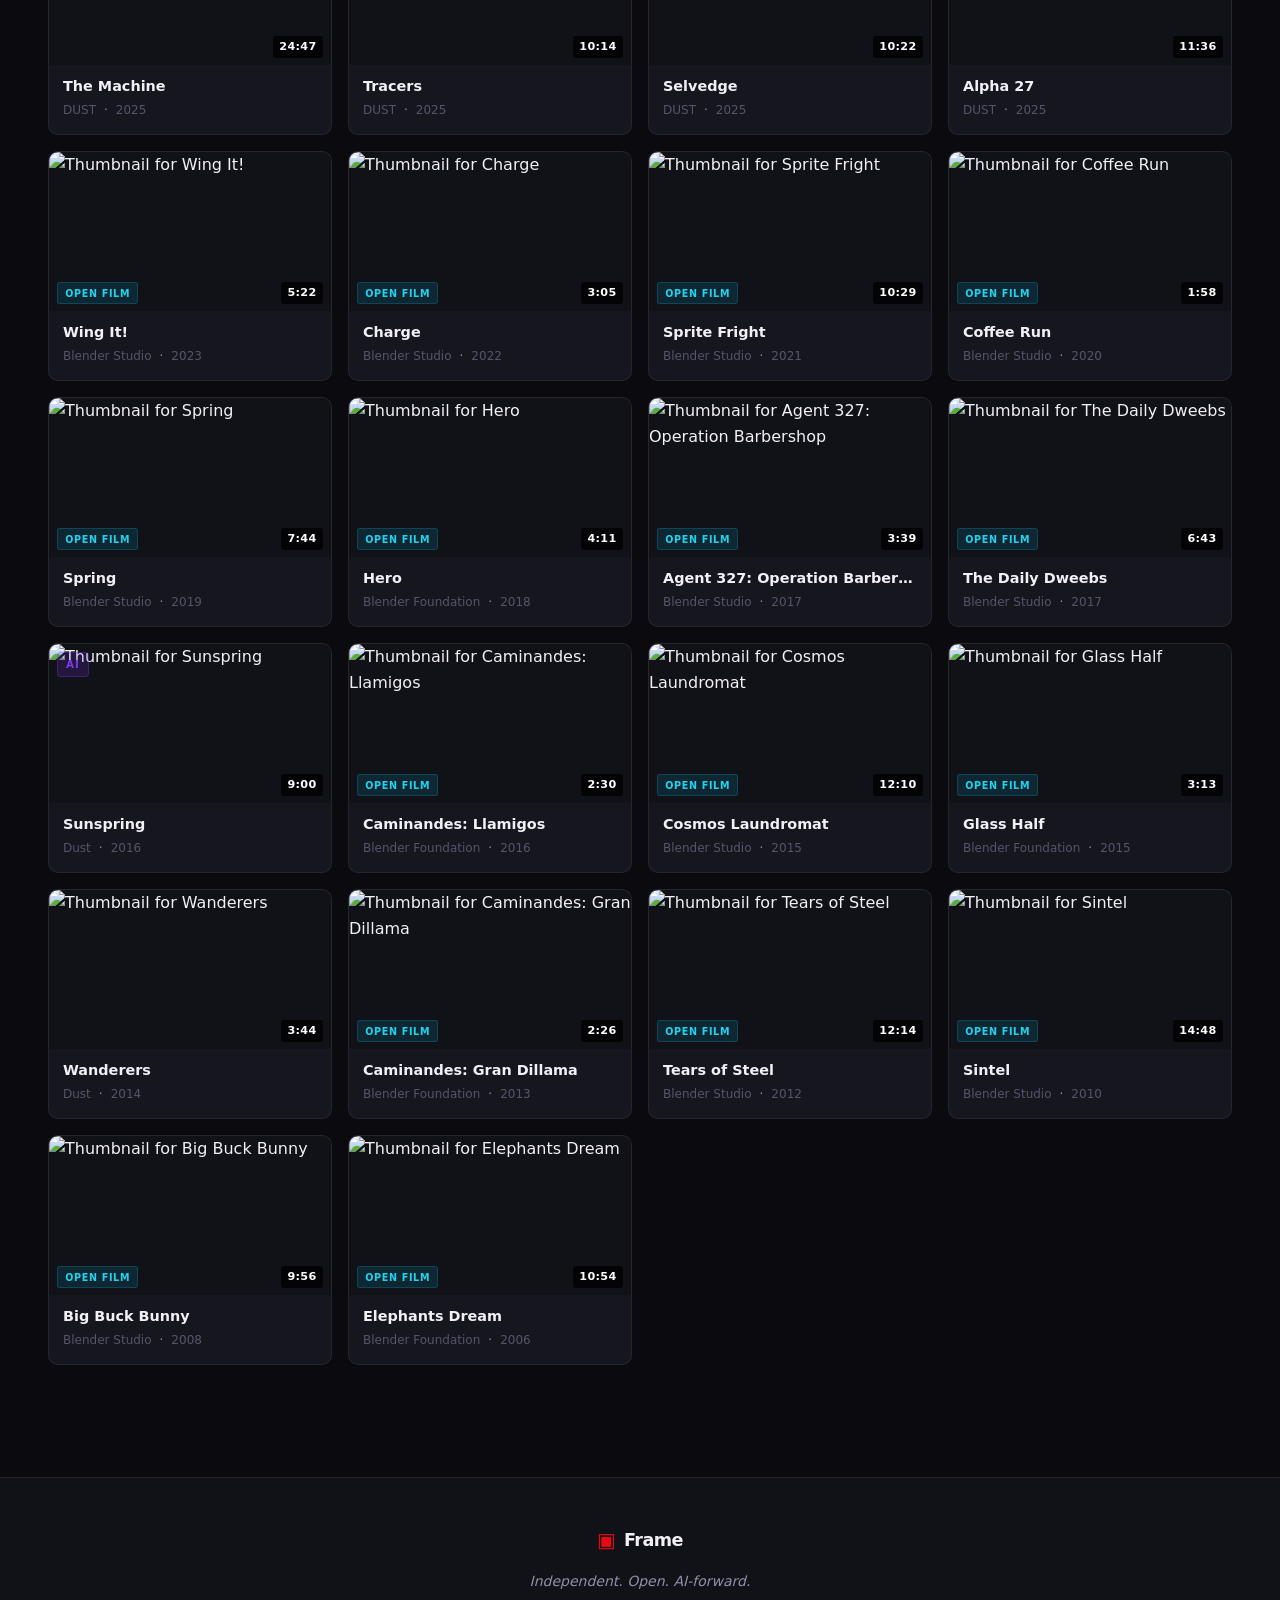
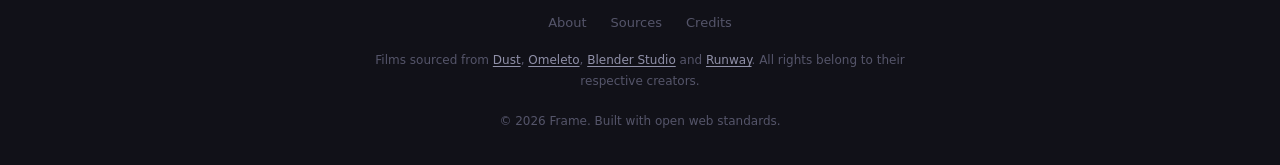
==== commit 240f18a2: "Remove AI toggle button and related state management; implement session storage for filter and last " ====
--- a/index.html
+++ b/index.html
@@ -90,9 +90,6 @@
       <div class="header-actions">
         <button class="btn-search" aria-label="Search films" aria-expanded="false">
           <svg aria-hidden="true" width="20" height="20" viewBox="0 0 24 24" fill="none" stroke="currentColor" stroke-width="2"><circle cx="11" cy="11" r="8"/><line x1="21" y1="21" x2="16.65" y2="16.65"/></svg>
-        </button>
-        <button class="btn-toggle-ai" aria-pressed="false" title="Toggle AI Films only">
-          <span class="toggle-label">AI</span>
         </button>
       </div>
     </div>
--- a/css/style.css
+++ b/css/style.css
@@ -190,22 +190,6 @@
   transition: color var(--transition-fast), background var(--transition-fast);
 }
 .btn-search:hover { color: var(--text-primary); background: var(--bg-hover); }
-
-.btn-toggle-ai {
-  padding: 0.25rem 0.75rem;
-  border-radius: 20px;
-  border: 1px solid var(--ai-color);
-  color: var(--ai-color);
-  font-size: 0.75rem;
-  font-weight: 700;
-  letter-spacing: 0.06em;
-  transition: background var(--transition-fast), color var(--transition-fast);
-}
-.btn-toggle-ai[aria-pressed="true"] {
-  background: var(--ai-color);
-  color: #fff;
-}
-.btn-toggle-ai:hover { background: var(--ai-soft); }
 
 /* Search bar */
 .search-bar {
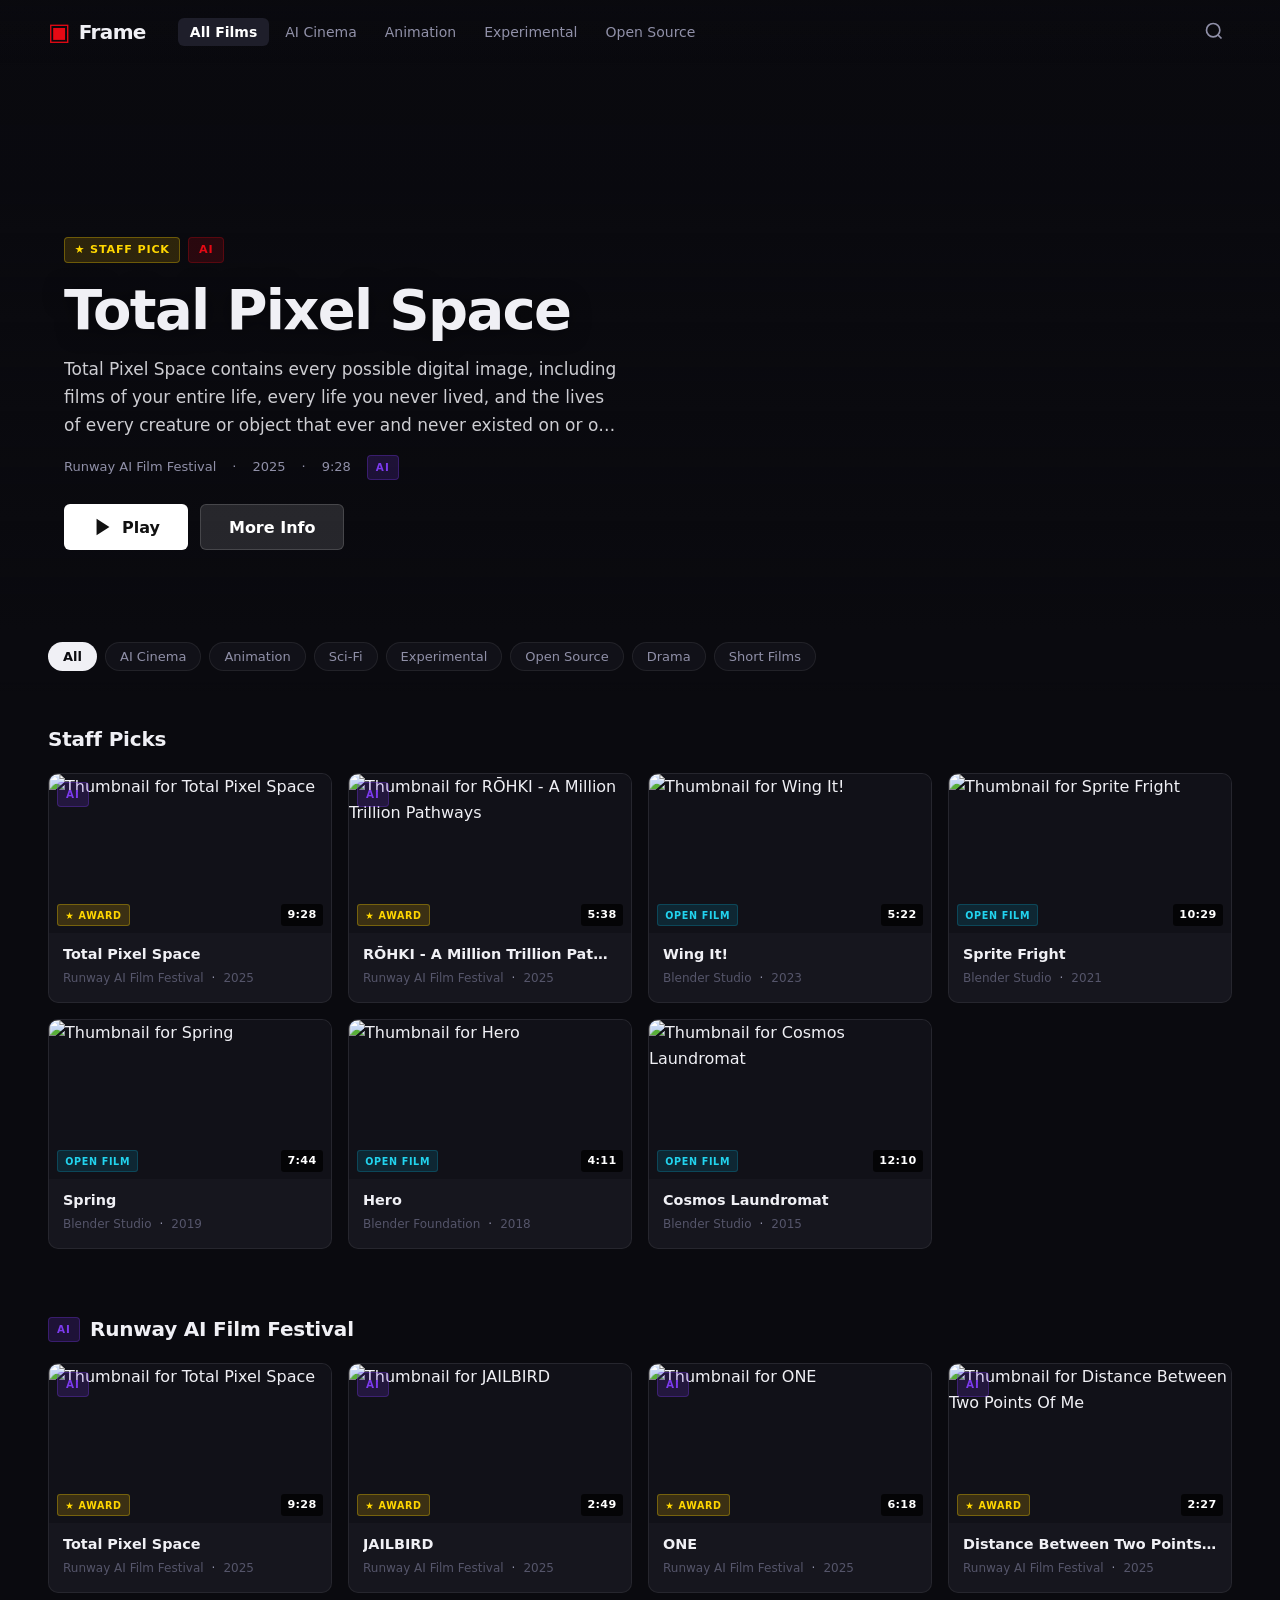
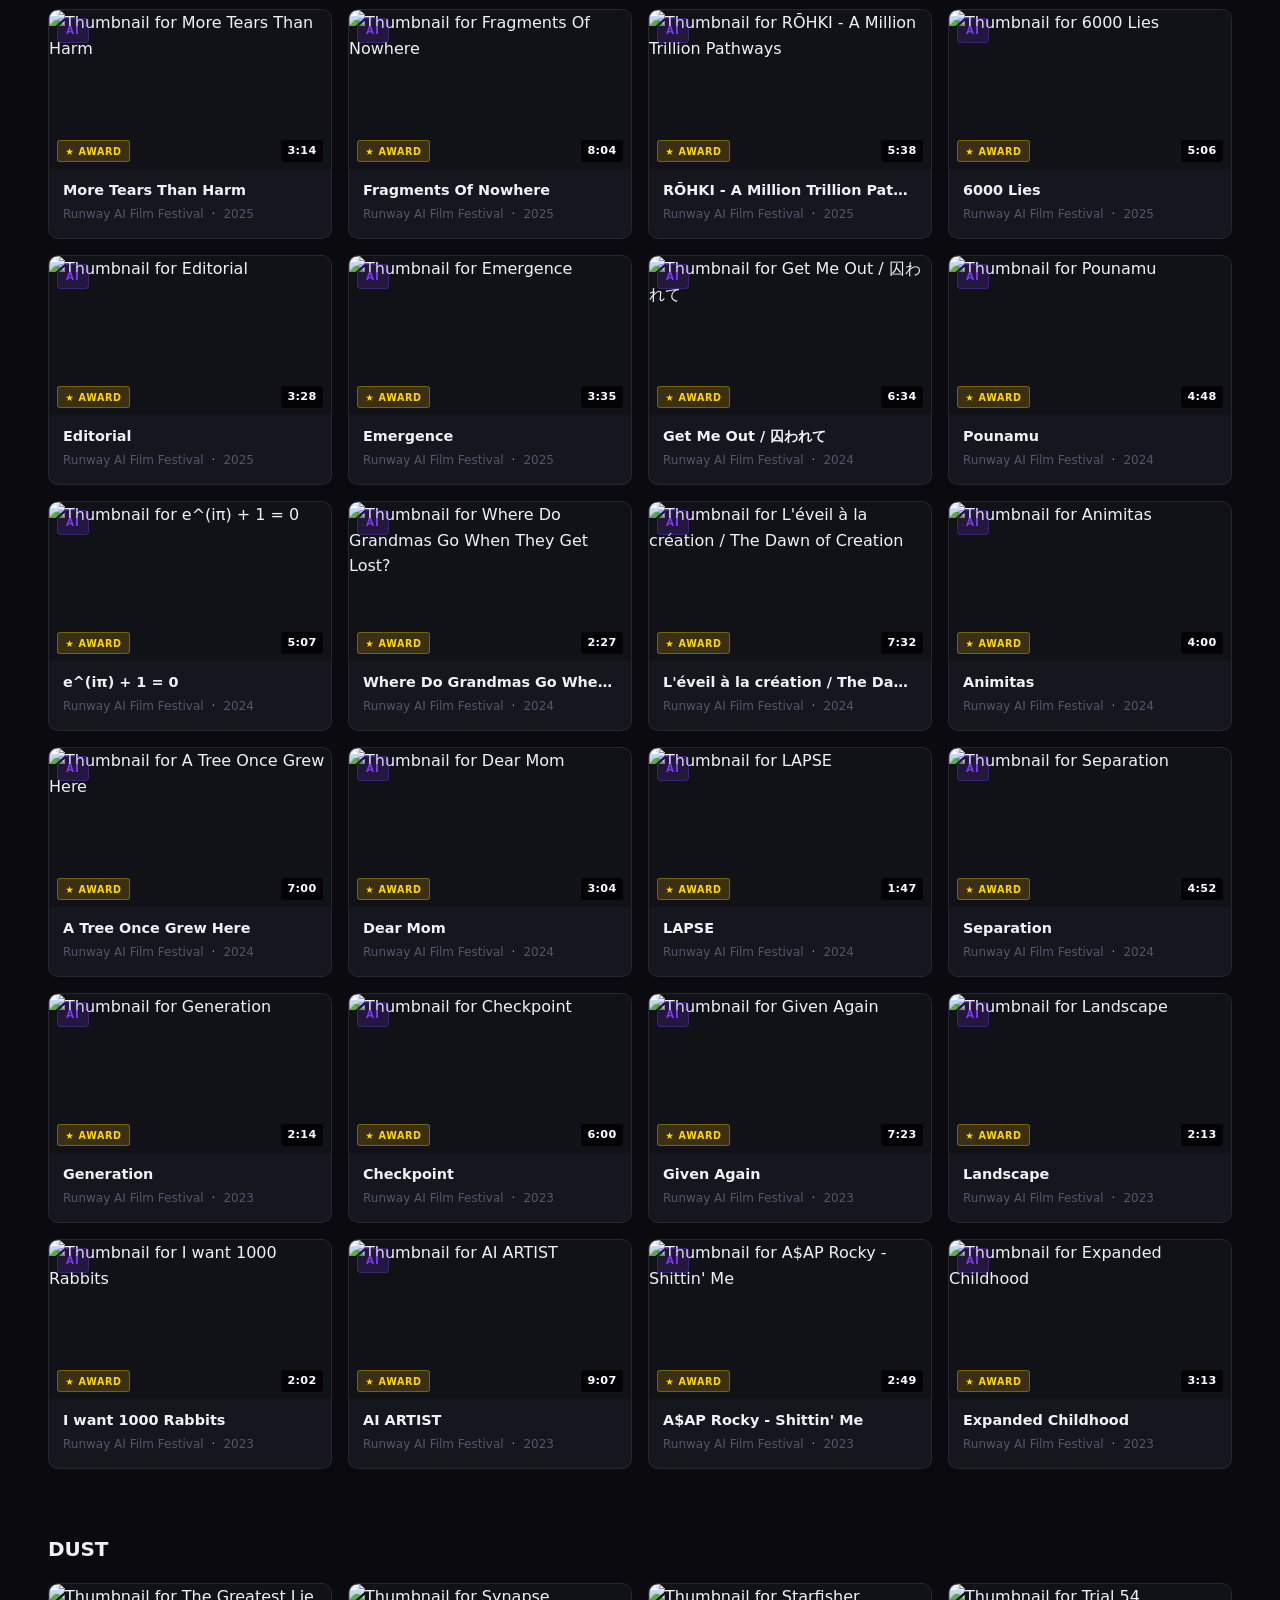
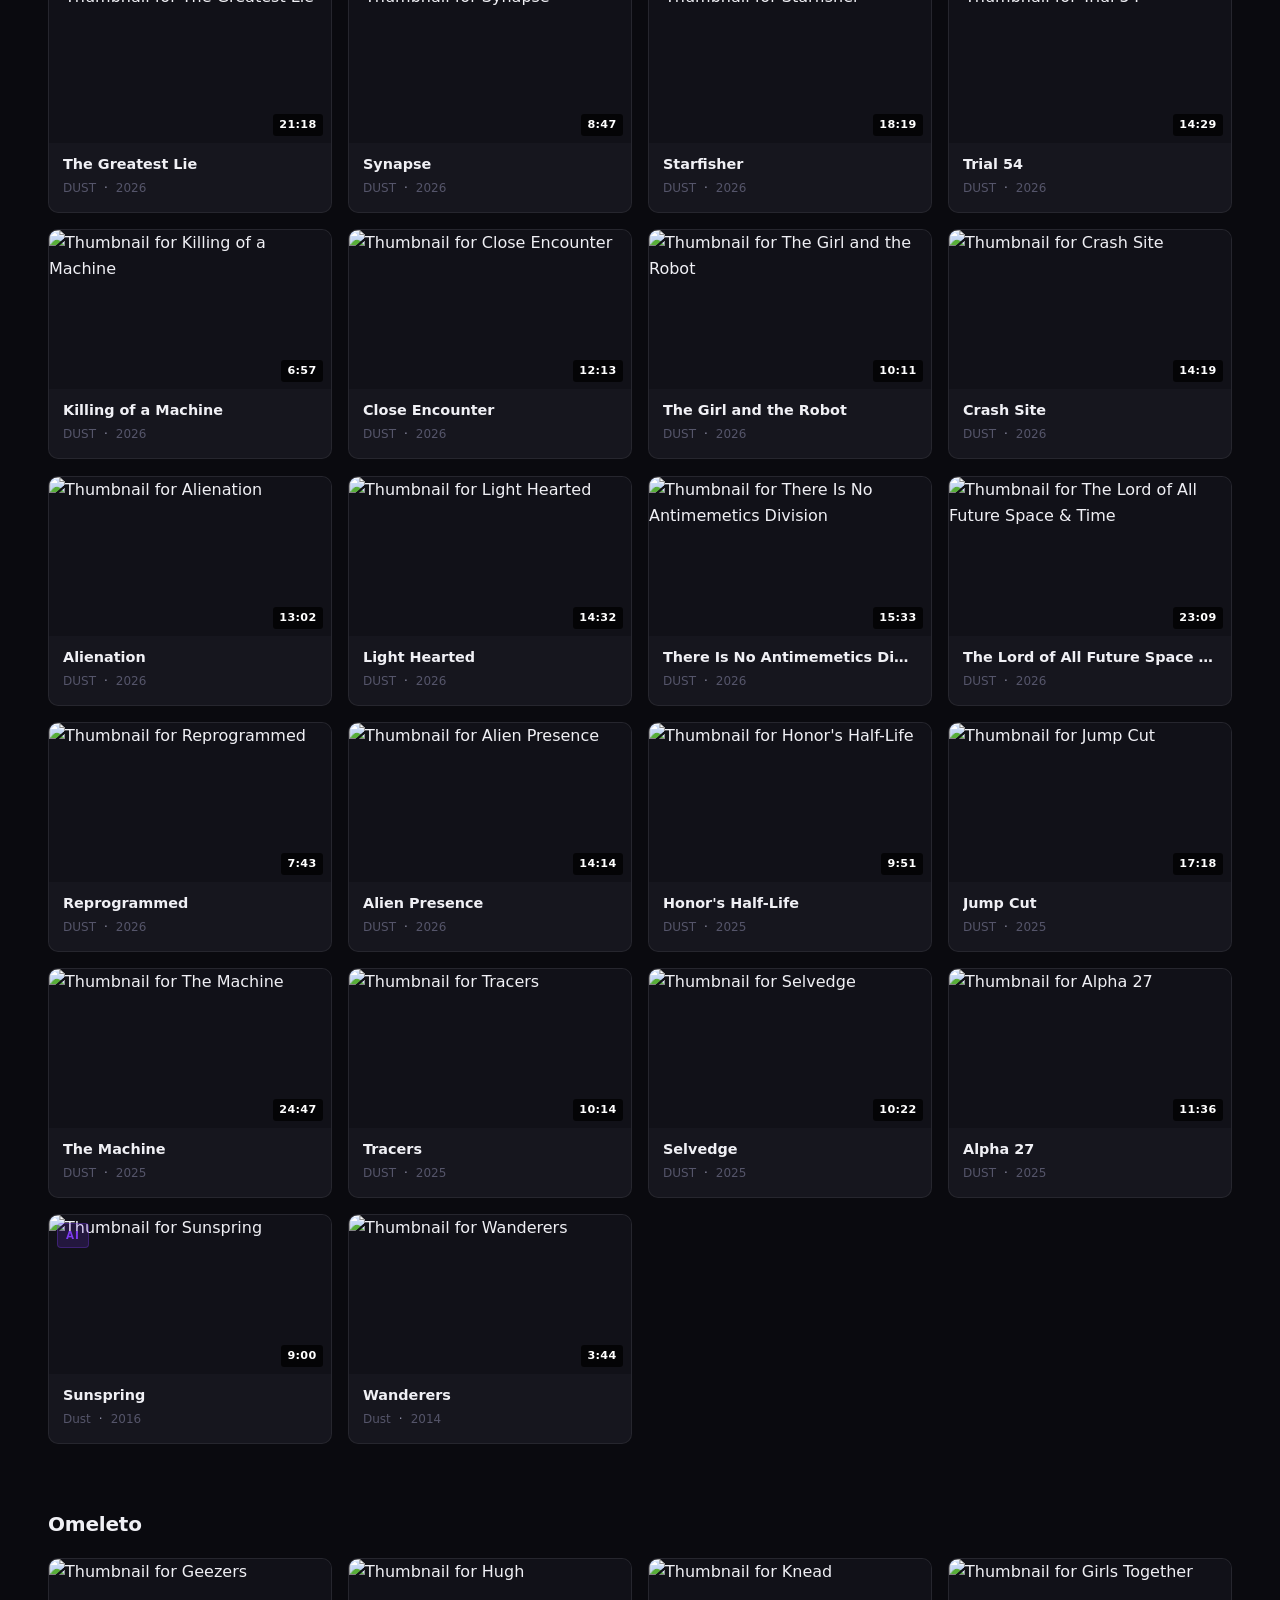
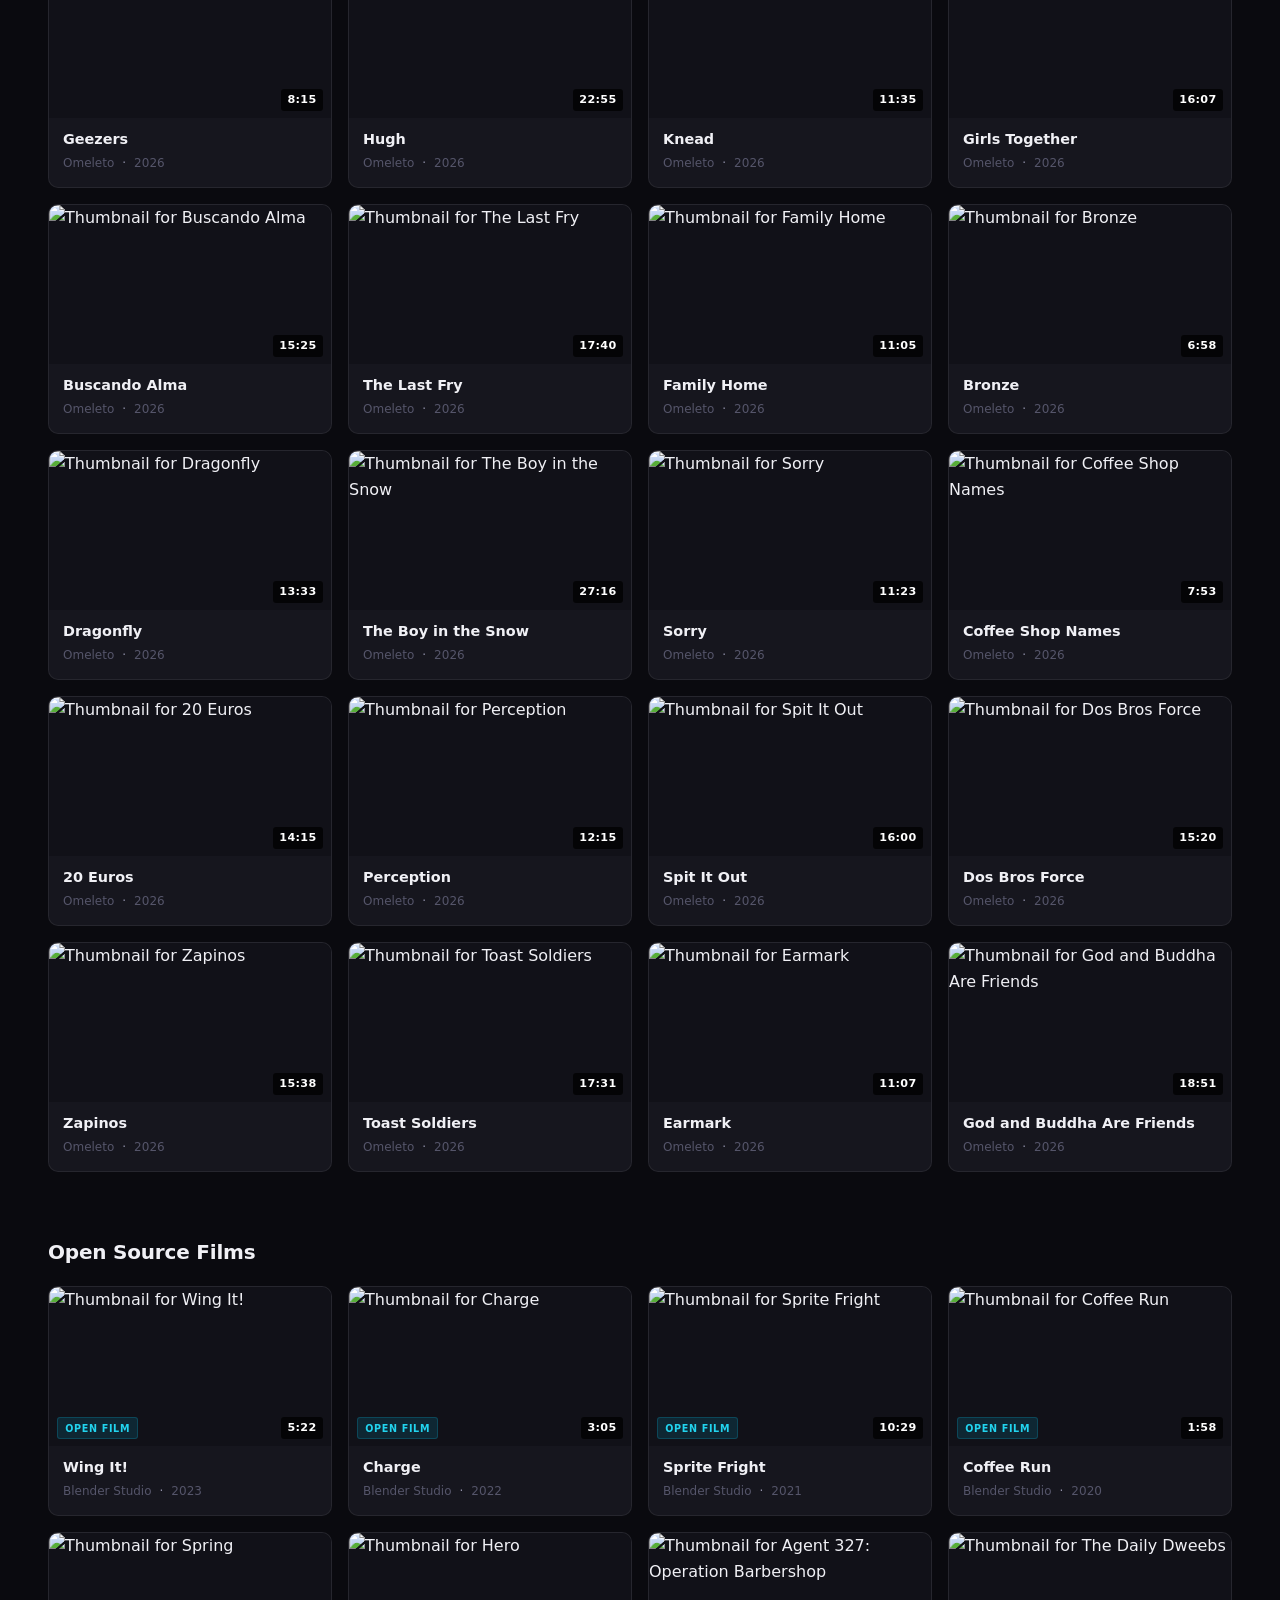
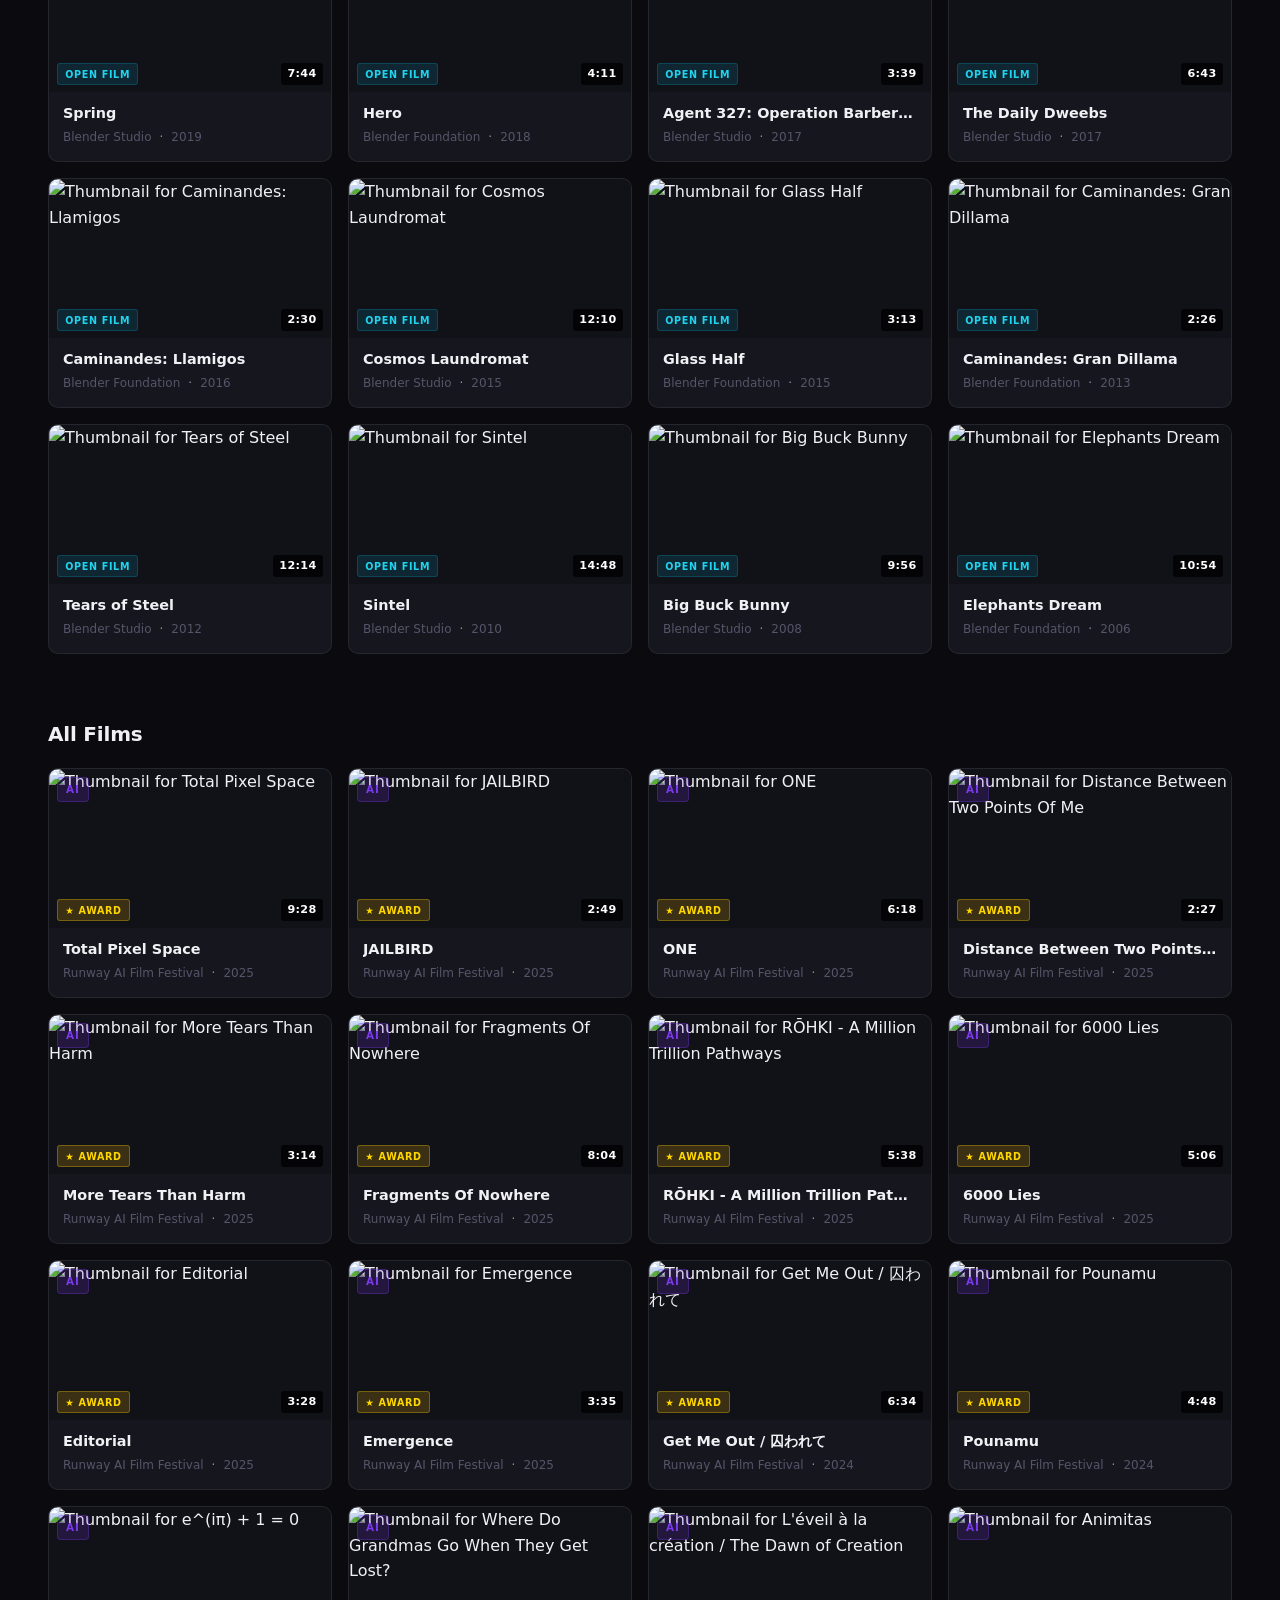
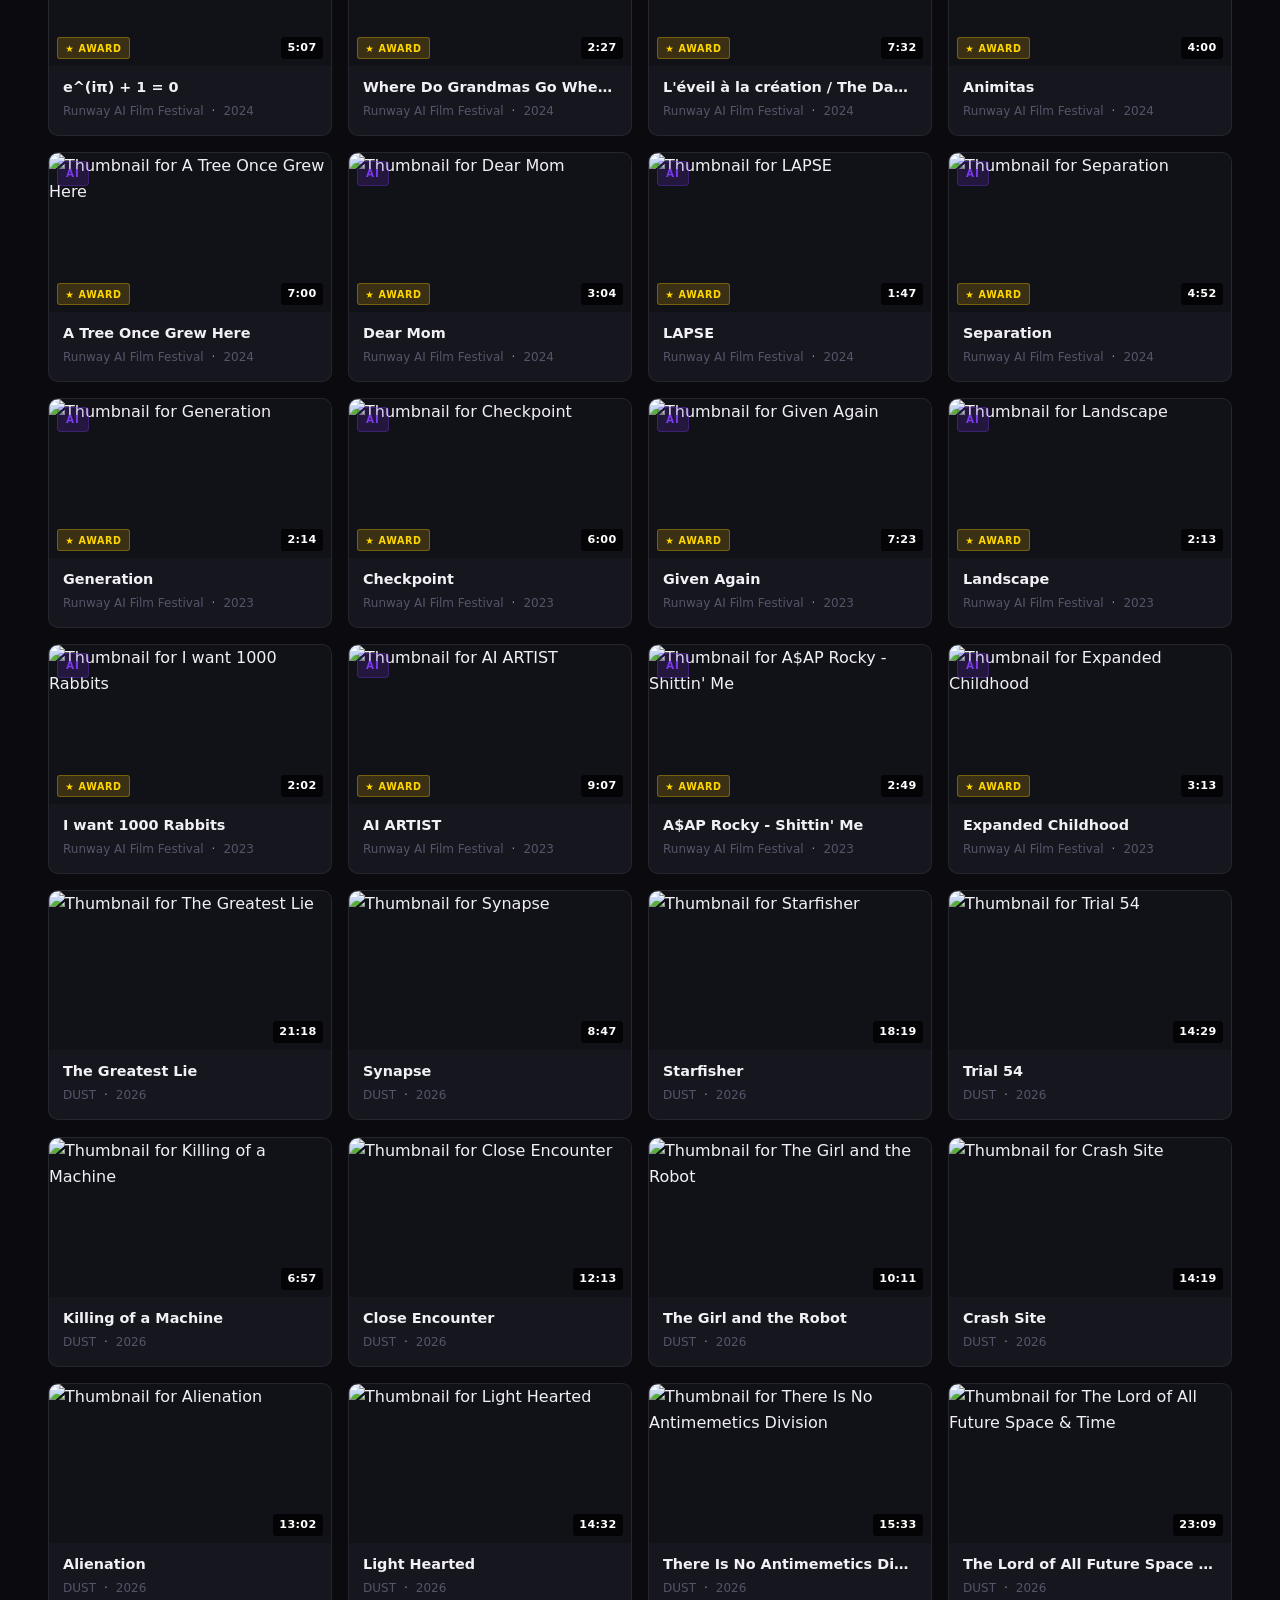
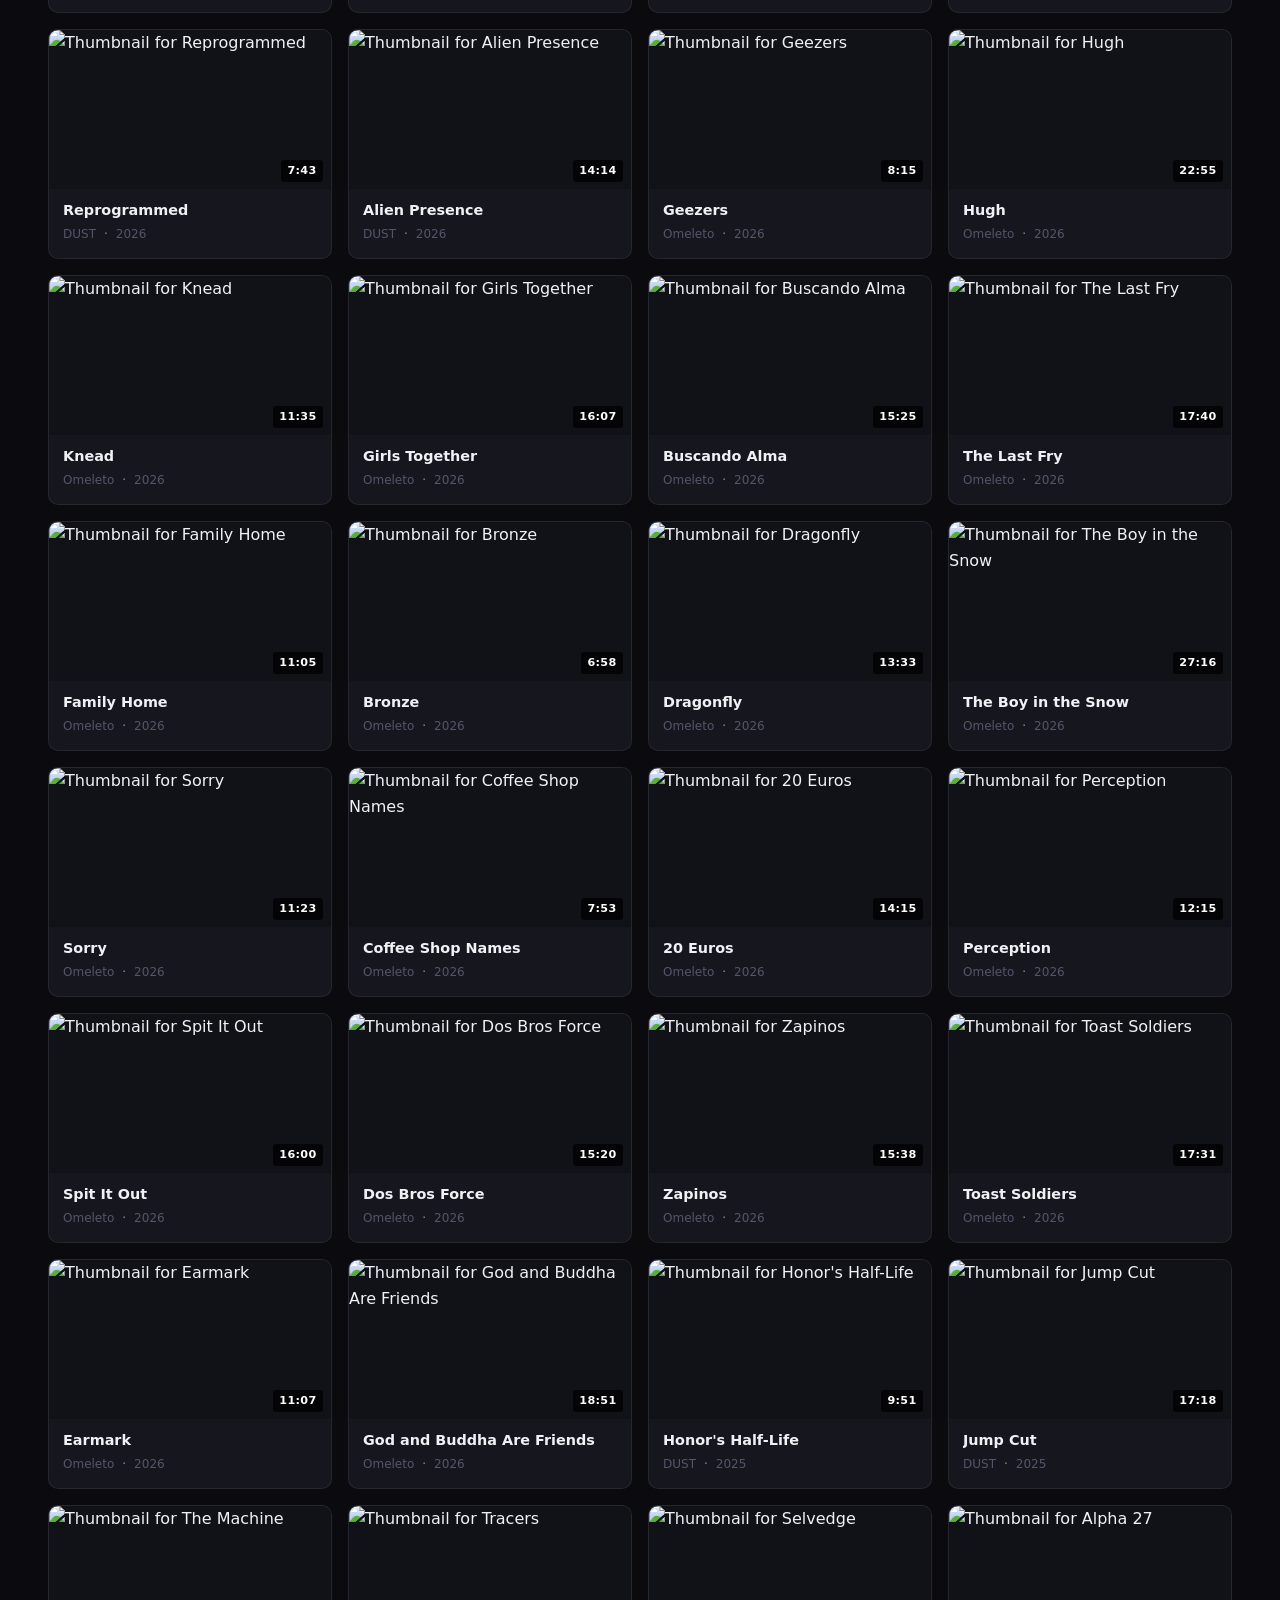
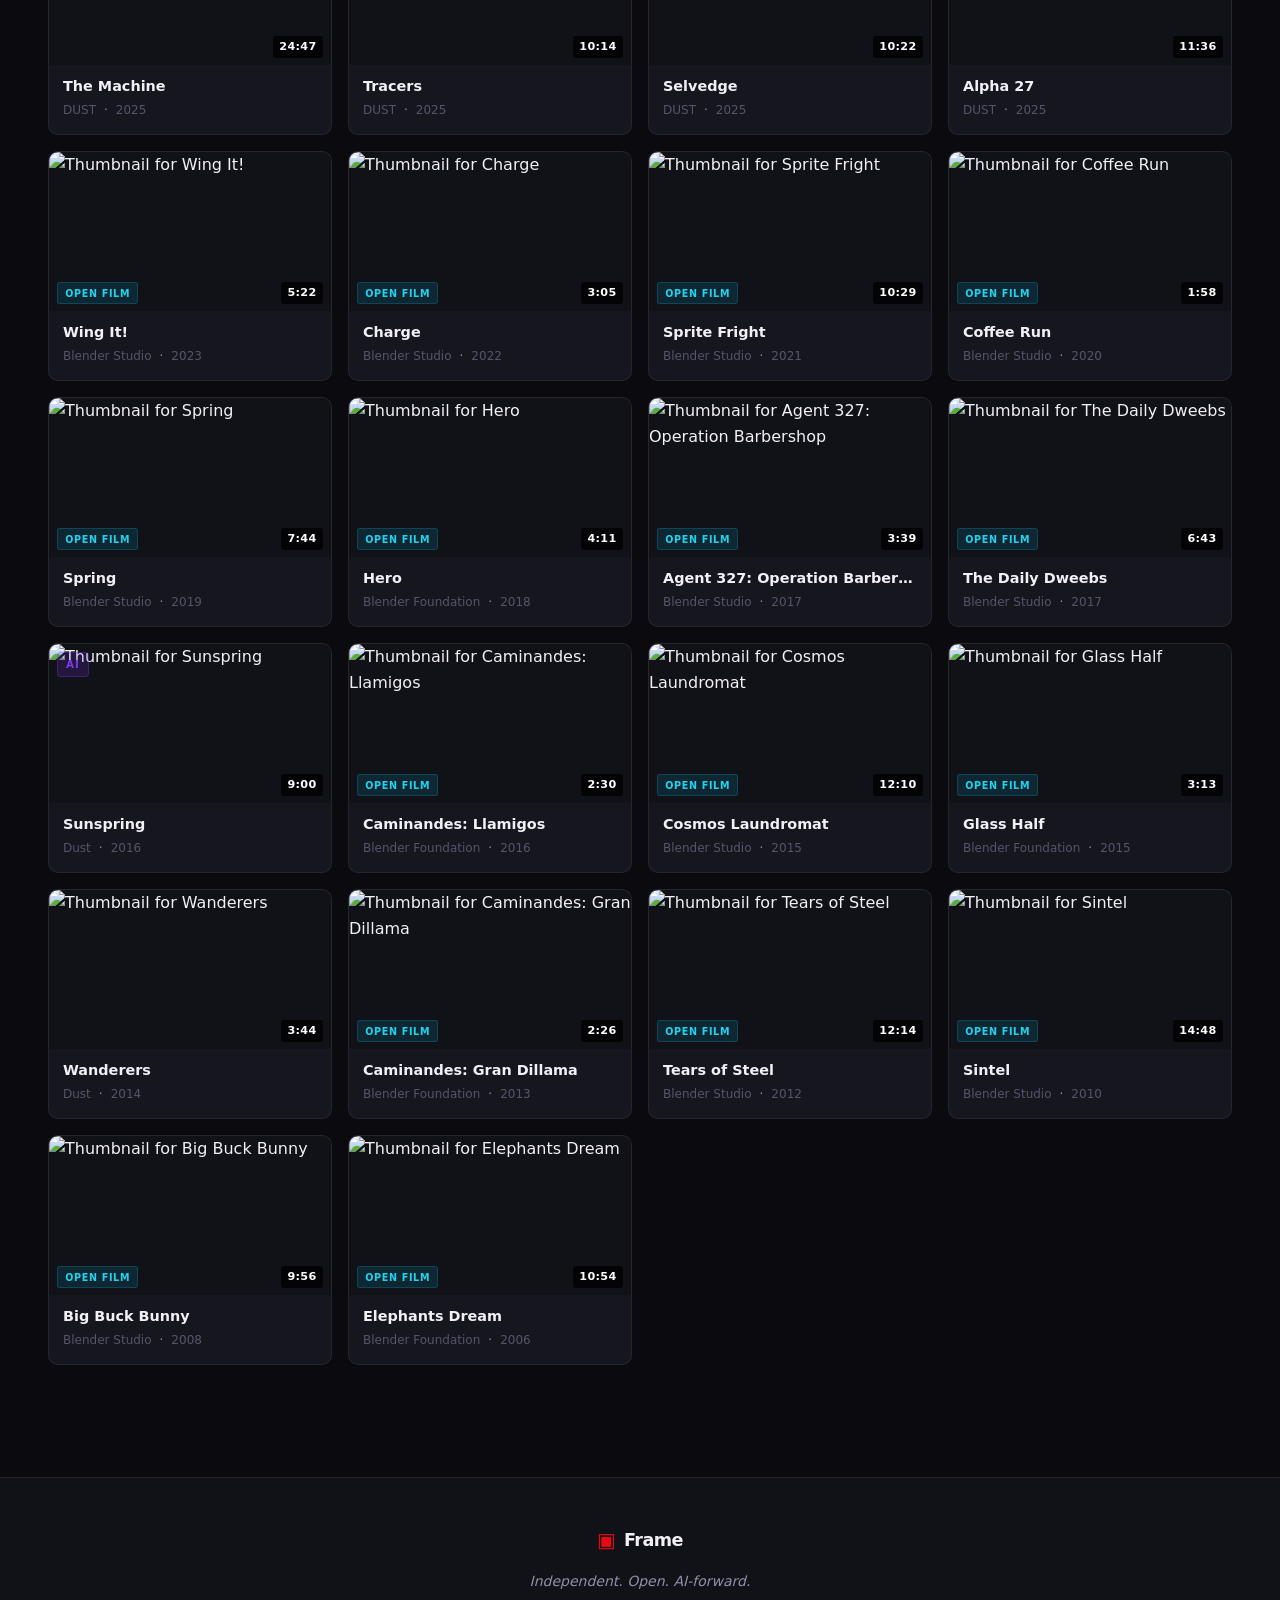
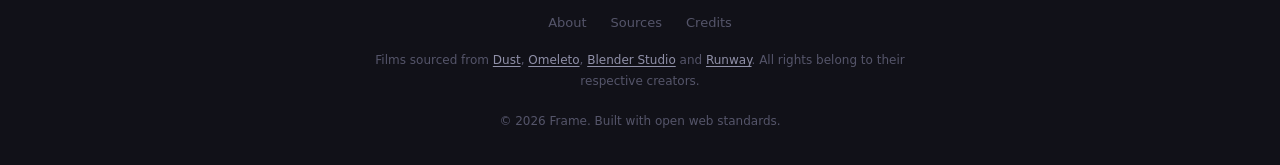
==== commit 85c7bc0a: "Add film detail page with hero section, player, and related films" ====
--- a/index.html
+++ b/index.html
@@ -214,6 +214,10 @@
             <strong id="modal-channel"></strong>
           </div>
           <div class="modal-tags" id="modal-tags" aria-label="Tags"></div>
+          <a class="btn-view-details" id="modal-view-details" href="#">
+            View Full Details
+            <svg aria-hidden="true" width="13" height="13" viewBox="0 0 24 24" fill="none" stroke="currentColor" stroke-width="2.5"><polyline points="9,18 15,12 9,6"/></svg>
+          </a>
         </article>
       </div>
     </div>
--- a/css/style.css
+++ b/css/style.css
@@ -110,11 +110,17 @@
   top: 0; left: 0; right: 0;
   z-index: 100;
   height: auto;
-  background: linear-gradient(180deg, rgba(10,10,15,0.98) 80%, transparent);
-  backdrop-filter: blur(12px);
-  -webkit-backdrop-filter: blur(12px);
+  background: linear-gradient(180deg, rgba(10,10,15,0.15) 0%, transparent 100%);
+  backdrop-filter: blur(0px);
+  -webkit-backdrop-filter: blur(0px);
+  border-bottom: 1px solid transparent;
+  transition: background var(--transition-normal), backdrop-filter var(--transition-normal), border-color var(--transition-normal);
+}
+.site-header.is-scrolled {
+  background: linear-gradient(180deg, rgba(10,10,15,0.97) 80%, transparent);
+  backdrop-filter: blur(16px);
+  -webkit-backdrop-filter: blur(16px);
   border-bottom: 1px solid var(--border);
-  transition: background var(--transition-normal);
 }
 
 .header-inner {
@@ -242,6 +248,29 @@
   transition: background-image var(--transition-slow);
   transform: scale(1.04);
   filter: brightness(0.55);
+}
+
+/* Muted autoplay video background (fades in over the thumbnail) */
+.hero-video {
+  position: absolute;
+  inset: 0;
+  overflow: hidden;
+  opacity: 0;
+  transition: opacity 1.2s ease;
+  pointer-events: none;
+  z-index: 0;
+}
+.hero-video.is-playing { opacity: 1; }
+.hero-video iframe {
+  position: absolute;
+  top: 50%;
+  left: 50%;
+  transform: translate(-50%, -50%);
+  /* keep 16:9 covering the hero regardless of aspect ratio */
+  width: max(100%, calc(100vh * 1.778));
+  height: max(100%, calc(100vw * 0.5625));
+  pointer-events: none;
+  border: 0;
 }
 
 .hero-overlay {
@@ -844,6 +873,127 @@
 }
 .footer-credits a:hover { color: var(--text-primary); }
 
+/* ============================================
+   FILM DETAIL PAGE
+   ============================================ */
+.fd-hero {
+  position: relative;
+  padding-top: calc(var(--header-h) + 2rem);
+  padding-bottom: 4rem;
+  background: var(--bg);
+}
+
+.fd-bg {
+  position: absolute;
+  inset: 0;
+  background-size: cover;
+  background-position: center 25%;
+  filter: brightness(0.18) blur(24px);
+  transform: scale(1.06);
+}
+
+.fd-gradient {
+  position: absolute;
+  inset: 0;
+  background: linear-gradient(
+    to bottom,
+    rgba(10,10,15,0.5) 0%,
+    rgba(10,10,15,0.1) 35%,
+    rgba(10,10,15,0.75) 70%,
+    var(--bg) 100%
+  );
+}
+
+.fd-inner {
+  position: relative;
+  z-index: 1;
+  max-width: 860px;
+  margin: 0 auto;
+  padding: 0 clamp(1rem, 5vw, 3rem);
+  display: flex;
+  flex-direction: column;
+  gap: 2rem;
+}
+
+.fd-player-wrap {
+  position: relative;
+  border-radius: var(--radius-lg);
+  overflow: hidden;
+  box-shadow: 0 32px 80px rgba(0,0,0,0.65);
+}
+
+.fd-meta {
+  display: flex;
+  align-items: center;
+  gap: 0.625rem;
+  margin-bottom: 0.875rem;
+  flex-wrap: wrap;
+}
+
+.fd-title {
+  font-size: clamp(1.75rem, 5vw, 2.75rem);
+  font-weight: 800;
+  line-height: 1.1;
+  letter-spacing: -0.03em;
+  margin-bottom: 1rem;
+}
+
+.fd-description {
+  font-size: 0.9375rem;
+  color: rgba(240,240,245,0.82);
+  line-height: 1.75;
+  margin-bottom: 1rem;
+}
+
+/* Back to catalog button */
+.btn-back-catalog {
+  display: inline-flex;
+  align-items: center;
+  gap: 0.375rem;
+  padding: 0.375rem 0.875rem;
+  border-radius: var(--radius-sm);
+  font-size: 0.875rem;
+  font-weight: 500;
+  color: var(--text-secondary);
+  background: var(--bg-surface);
+  border: 1px solid var(--border);
+  text-decoration: none;
+  transition: color var(--transition-fast), background var(--transition-fast);
+}
+.btn-back-catalog:hover {
+  color: var(--text-primary);
+  background: var(--bg-hover);
+}
+
+/* View full details link (inside modal) */
+.btn-view-details {
+  display: inline-flex;
+  align-items: center;
+  gap: 0.375rem;
+  margin-top: 1rem;
+  padding: 0.5rem 1rem;
+  border-radius: var(--radius-sm);
+  font-size: 0.8125rem;
+  font-weight: 600;
+  color: var(--text-secondary);
+  background: var(--bg-hover);
+  border: 1px solid var(--border);
+  text-decoration: none;
+  transition: color var(--transition-fast), background var(--transition-fast), border-color var(--transition-fast);
+}
+.btn-view-details:hover {
+  color: var(--text-primary);
+  border-color: rgba(255,255,255,0.2);
+  background: rgba(255,255,255,0.06);
+}
+
+/* Related film cards use <a> — make them block */
+a.film-card {
+  display: block;
+  text-decoration: none;
+  color: inherit;
+}
+
 .footer-copy {
   color: var(--text-muted);
 }
@@ -882,6 +1032,9 @@
   to   { opacity: 1; transform: none; }
 }
 .film-card {
+  animation: none;
+}
+.film-card.is-entering {
   animation: card-in 0.32s ease-out both;
 }
 
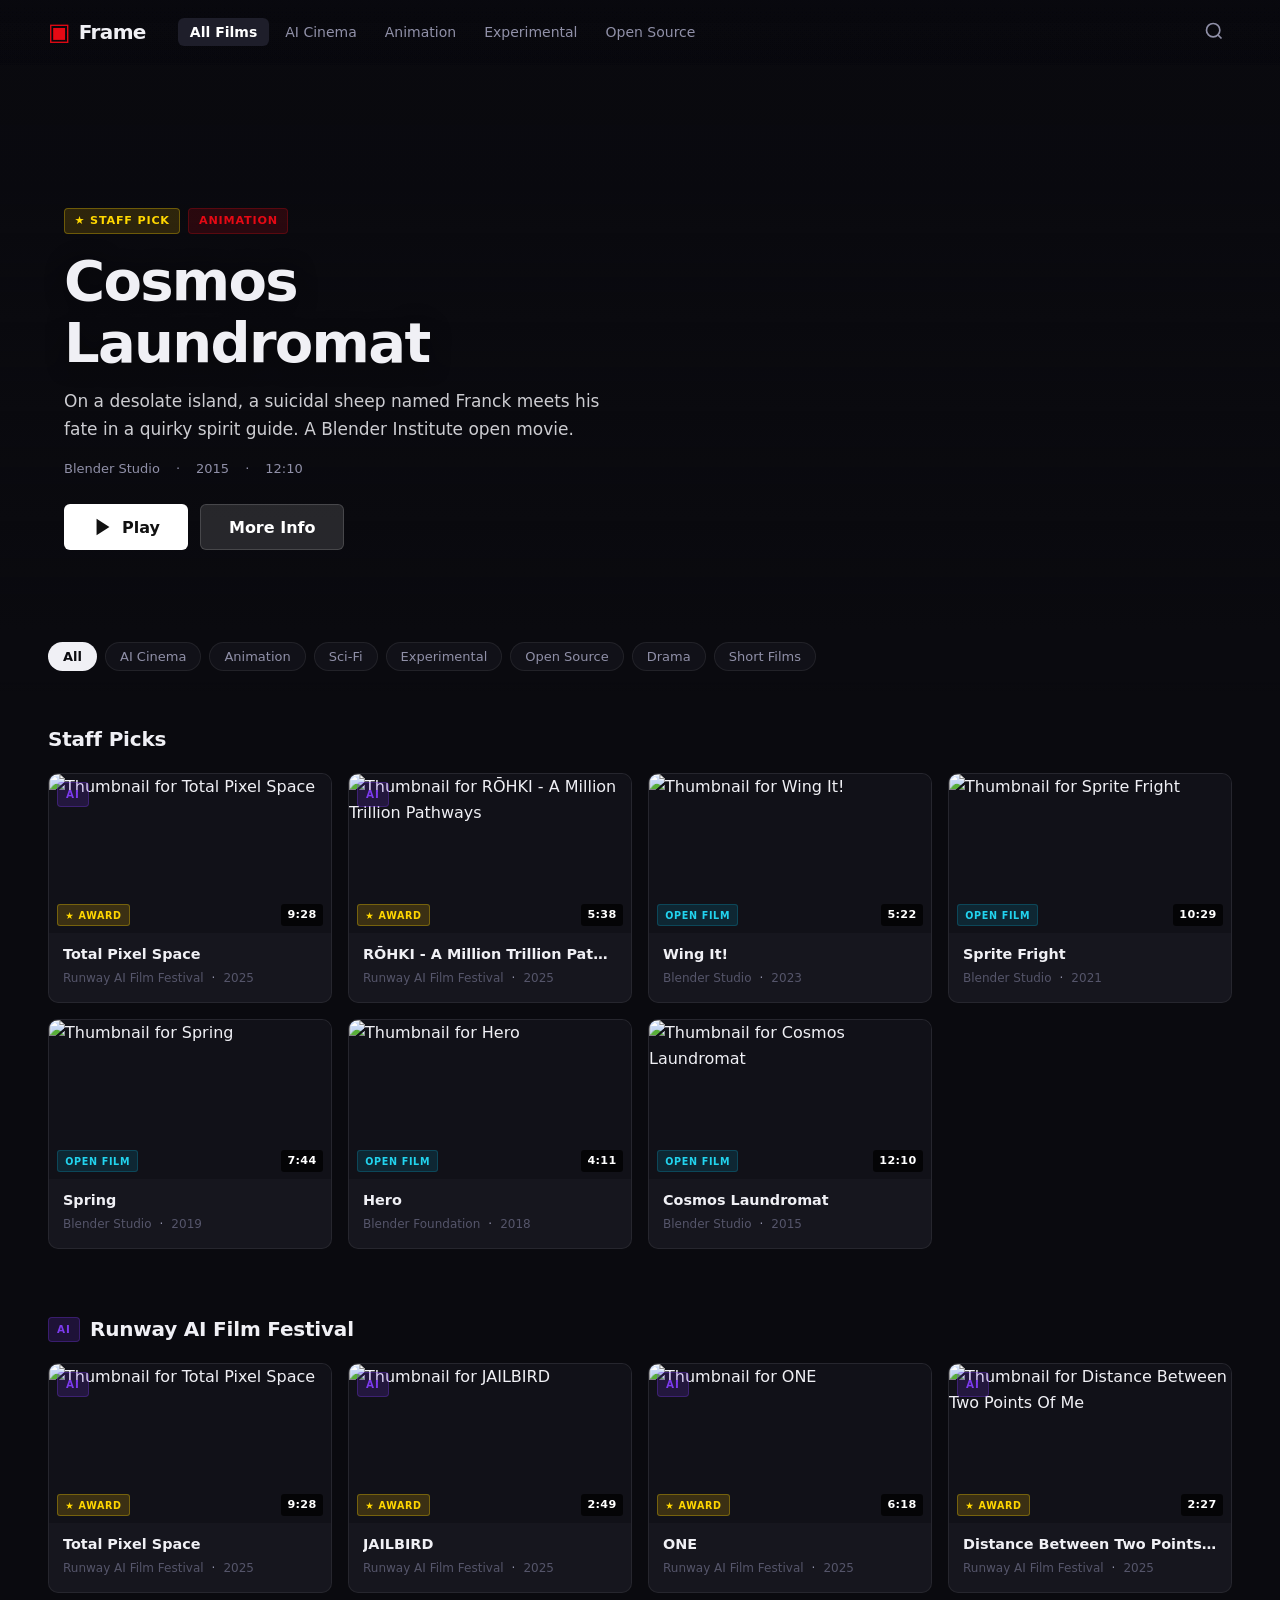
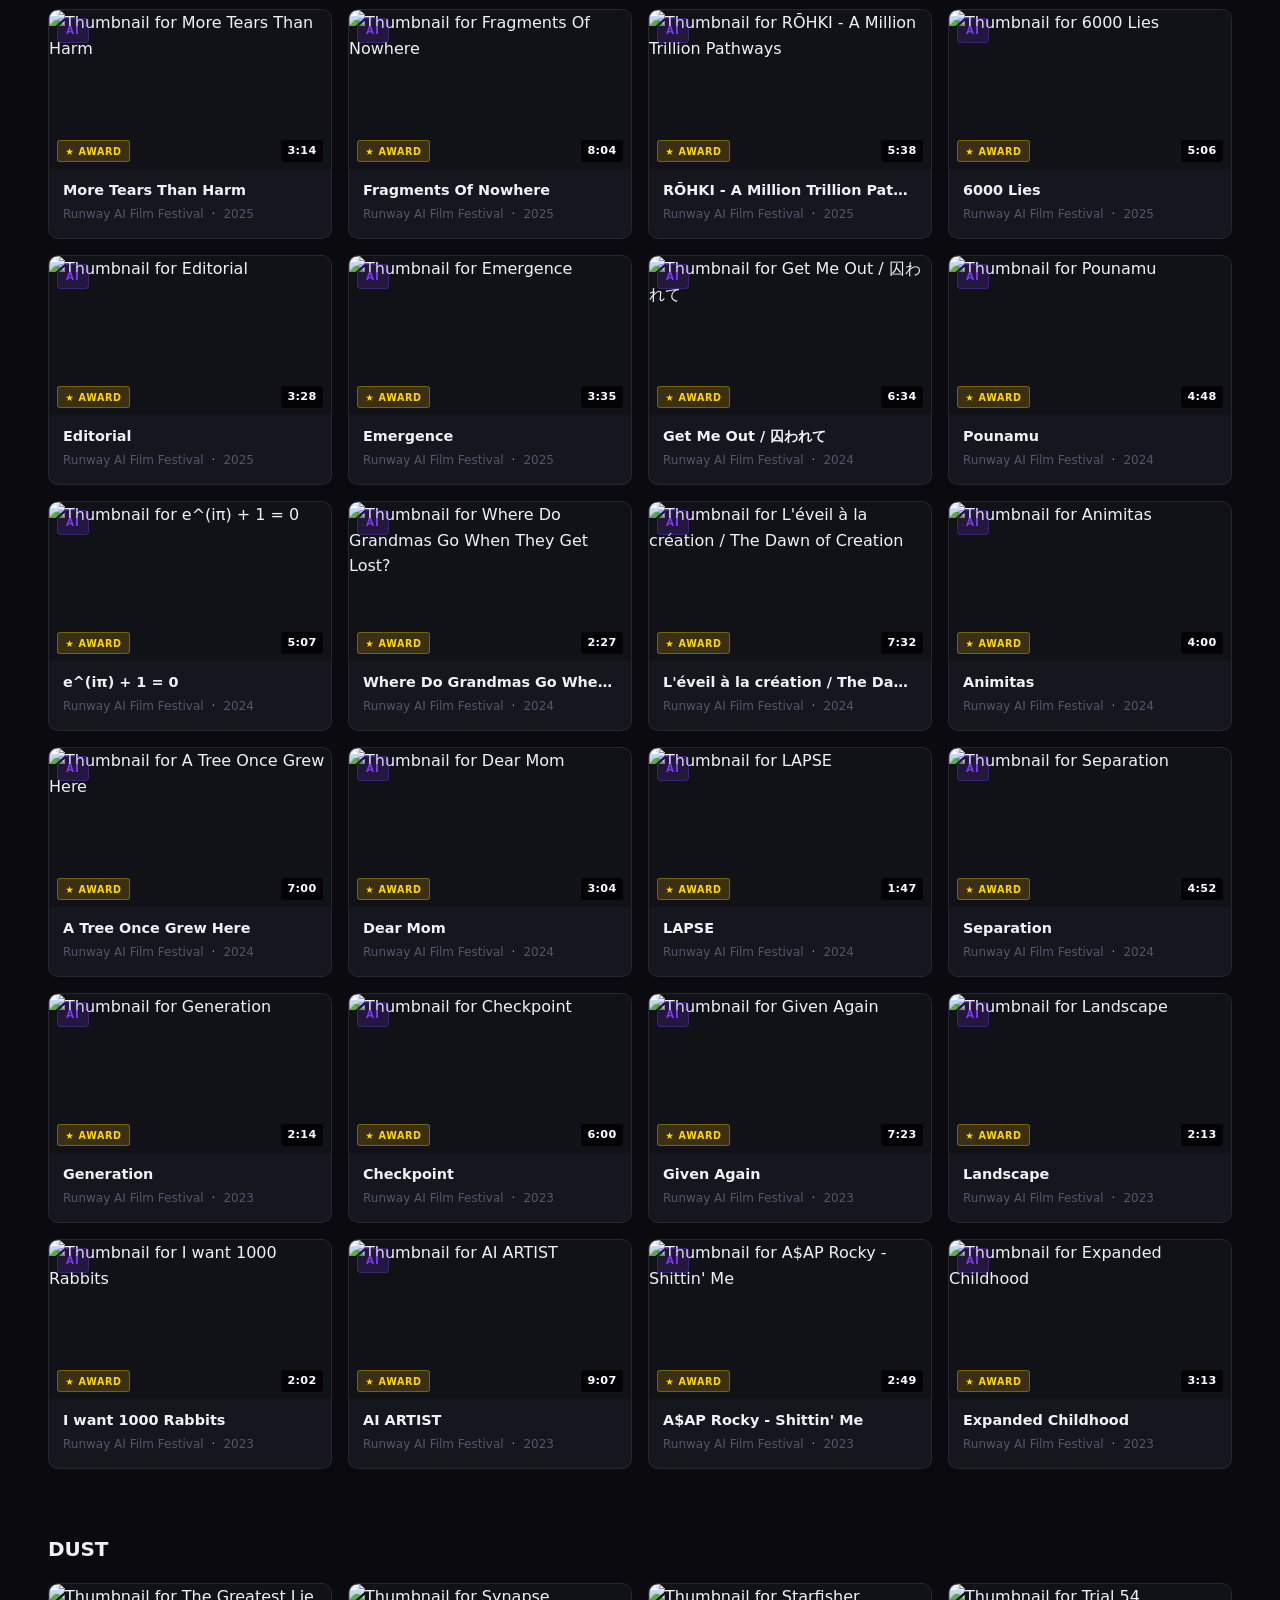
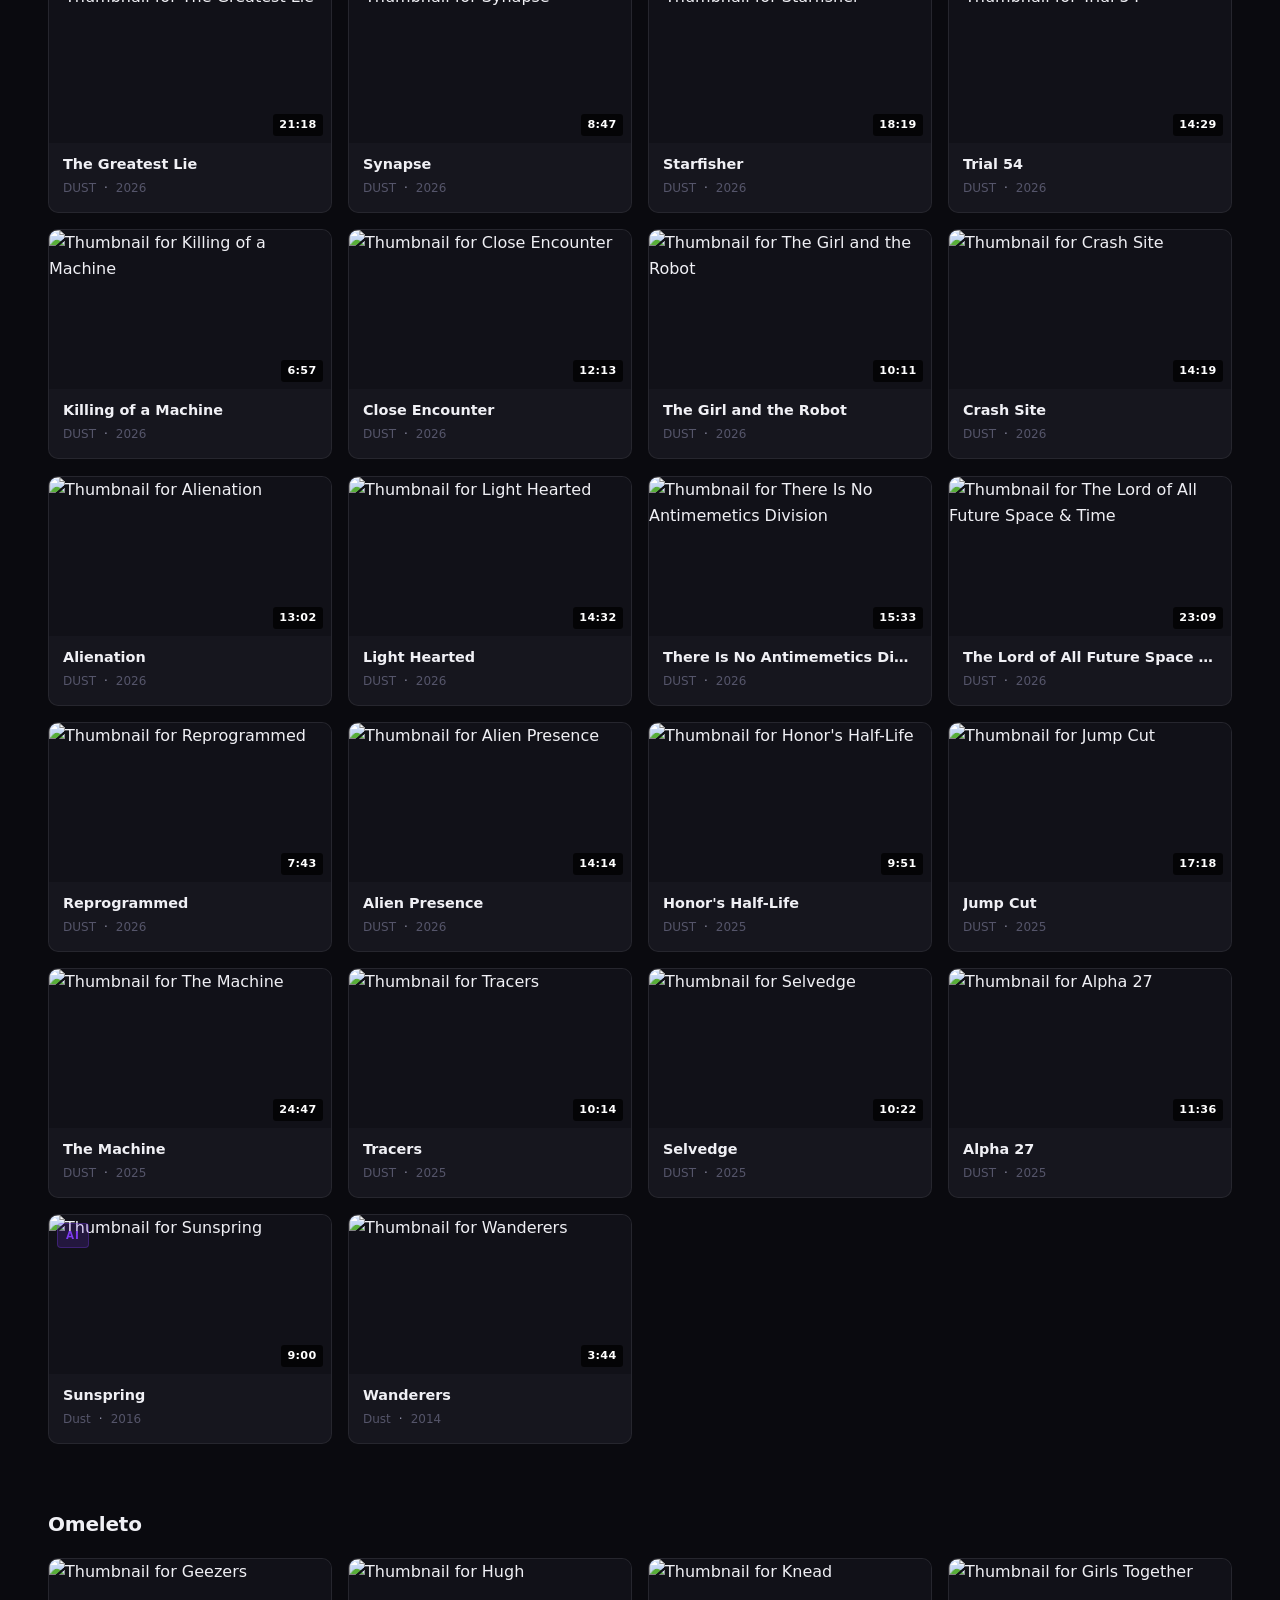
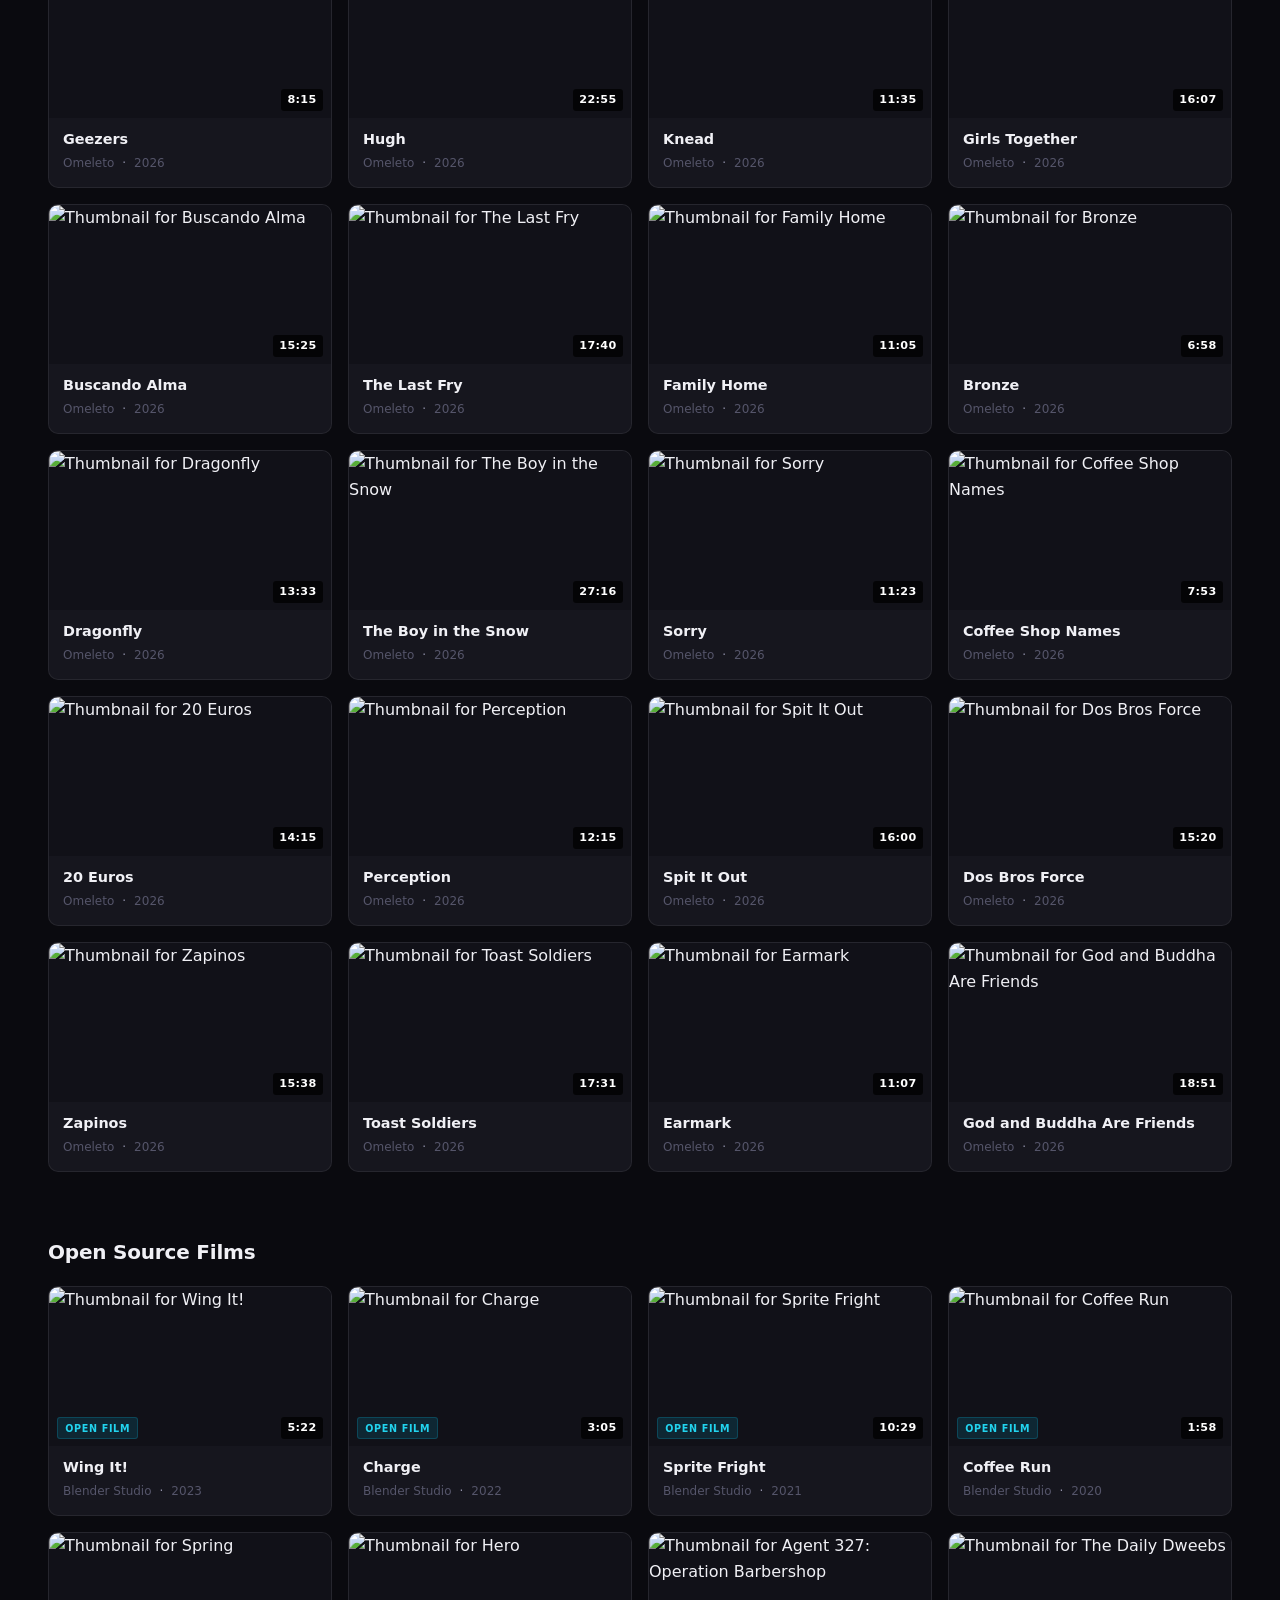
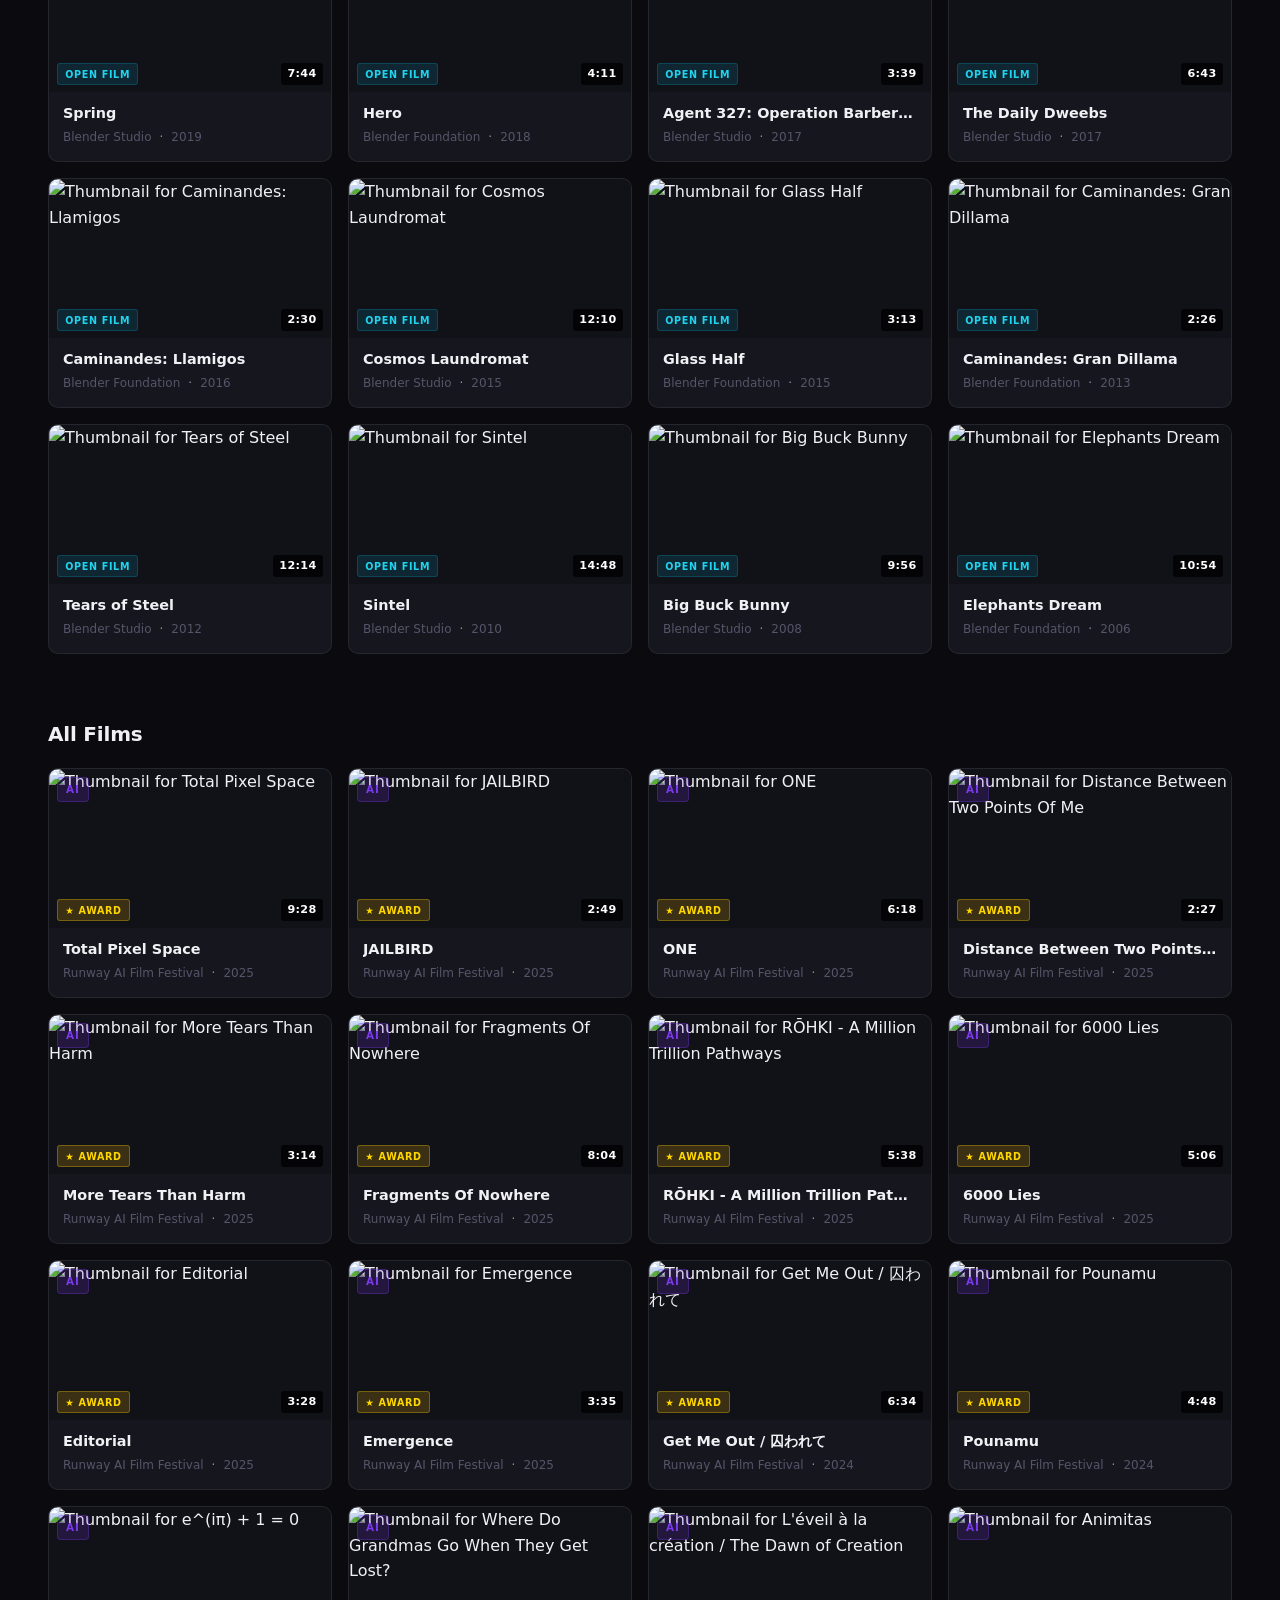
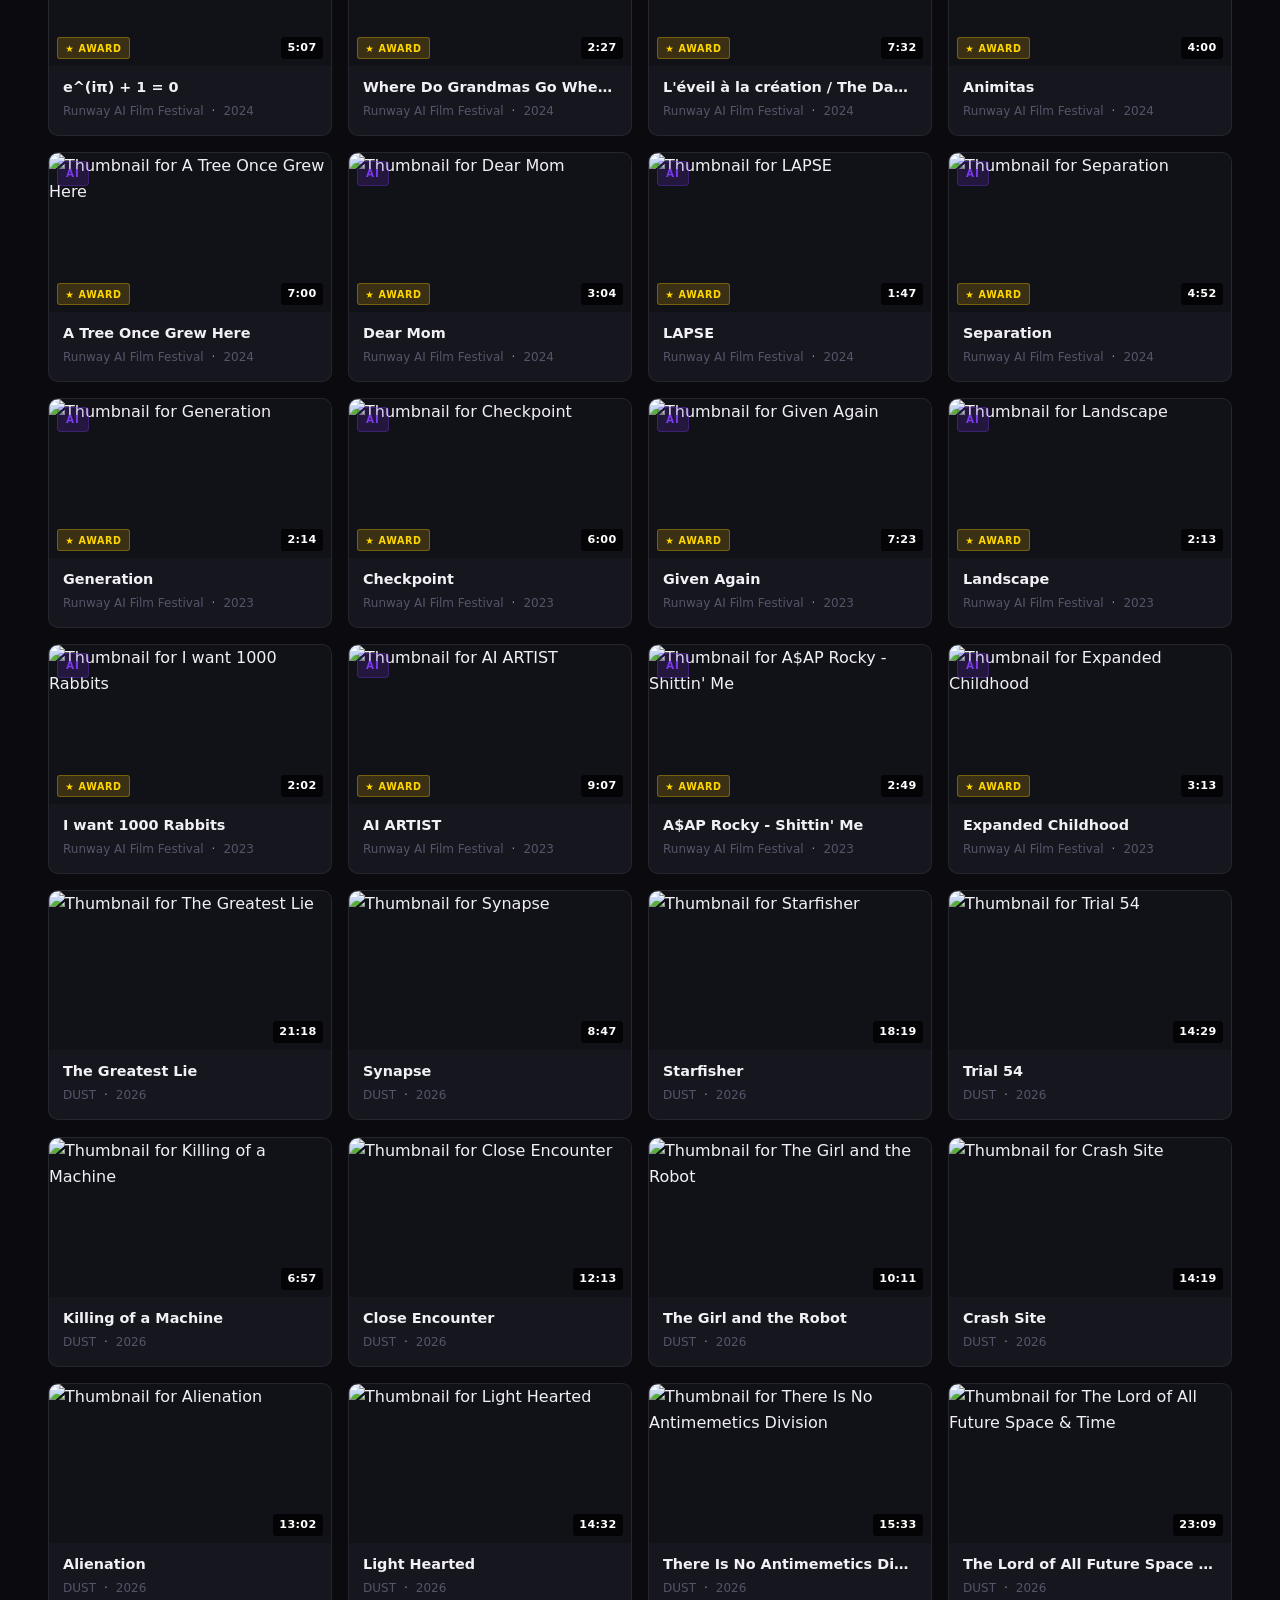
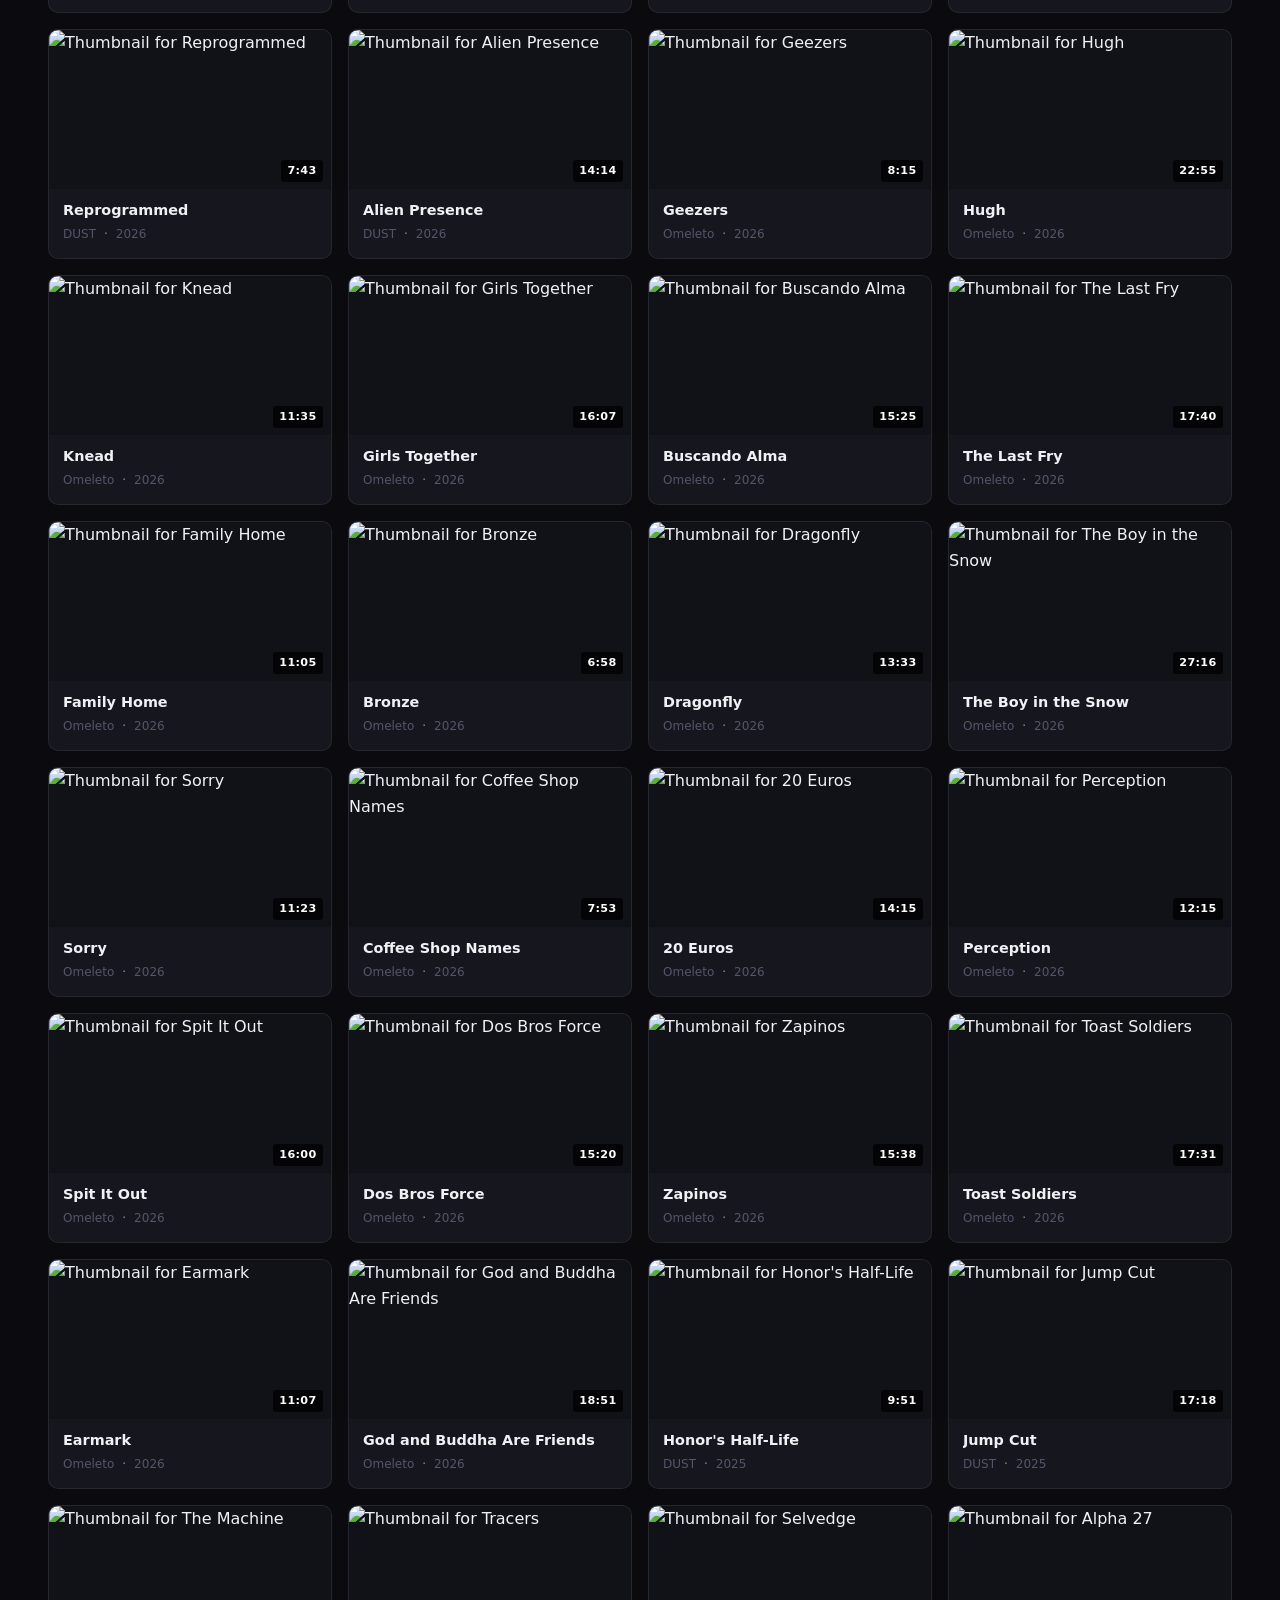
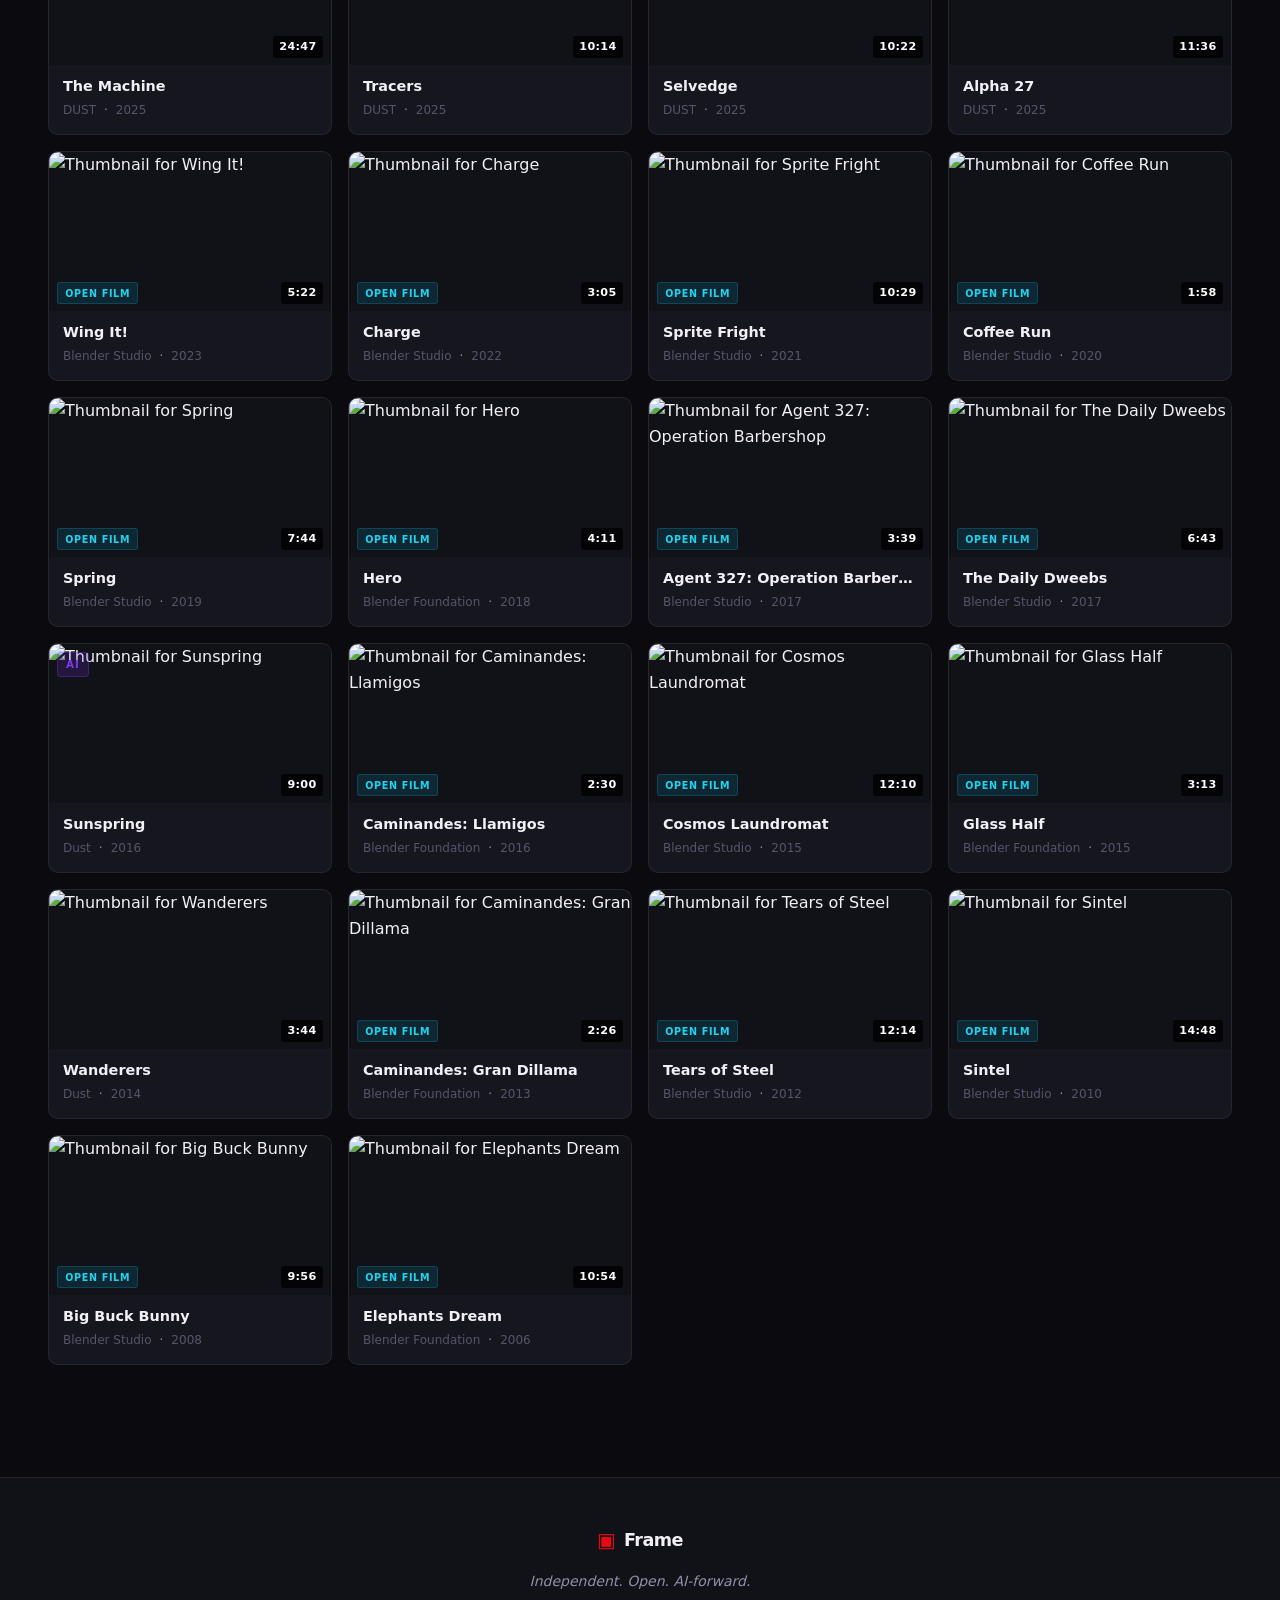
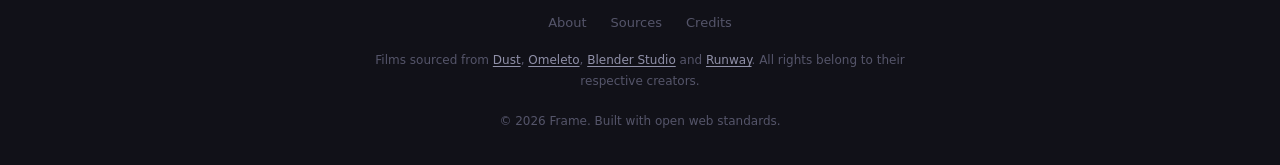
==== commit ae795cbb: "Enhance film detail page with canonical URL and structured data for SEO" ====
--- a/index.html
+++ b/index.html
@@ -58,6 +58,12 @@
 
   <title>Frame — Curated Cinema</title>
 
+  <!-- Preconnect to external CDNs -->
+  <link rel="preconnect" href="https://cdn.plyr.io" />
+  <link rel="preconnect" href="https://www.youtube-nocookie.com" />
+  <link rel="preconnect" href="https://i.ytimg.com" />
+  <link rel="dns-prefetch" href="https://player.vimeo.com" />
+
   <!-- Plyr CSS -->
   <link rel="stylesheet" href="https://cdn.plyr.io/3.7.8/plyr.css" />
 
@@ -130,7 +136,7 @@
   <main id="main-content" tabindex="-1">
 
     <!-- Filter bar (mobile) -->
-    <div class="filter-bar" role="navigation" aria-label="Film categories">
+    <div class="filter-bar" role="group" aria-label="Filter by category">
       <div class="filter-scroll">
         <button class="filter-chip active" data-filter="all">All</button>
         <button class="filter-chip" data-filter="ai">AI Cinema</button>
--- a/css/style.css
+++ b/css/style.css
@@ -1005,6 +1005,24 @@
 .hidden { display: none !important; }
 
 /* ============================================
+   PAGE TRANSITIONS
+   ============================================ */
+@keyframes page-in {
+  from { opacity: 0; }
+  to   { opacity: 1; }
+}
+
+body {
+  animation: page-in 0.28s ease both;
+}
+
+body.page-leaving {
+  opacity: 0;
+  transition: opacity 0.25s ease;
+  pointer-events: none;
+}
+
+/* ============================================
    RESPONSIVE TWEAKS
    ============================================ */
 @media (max-width: 599px) {
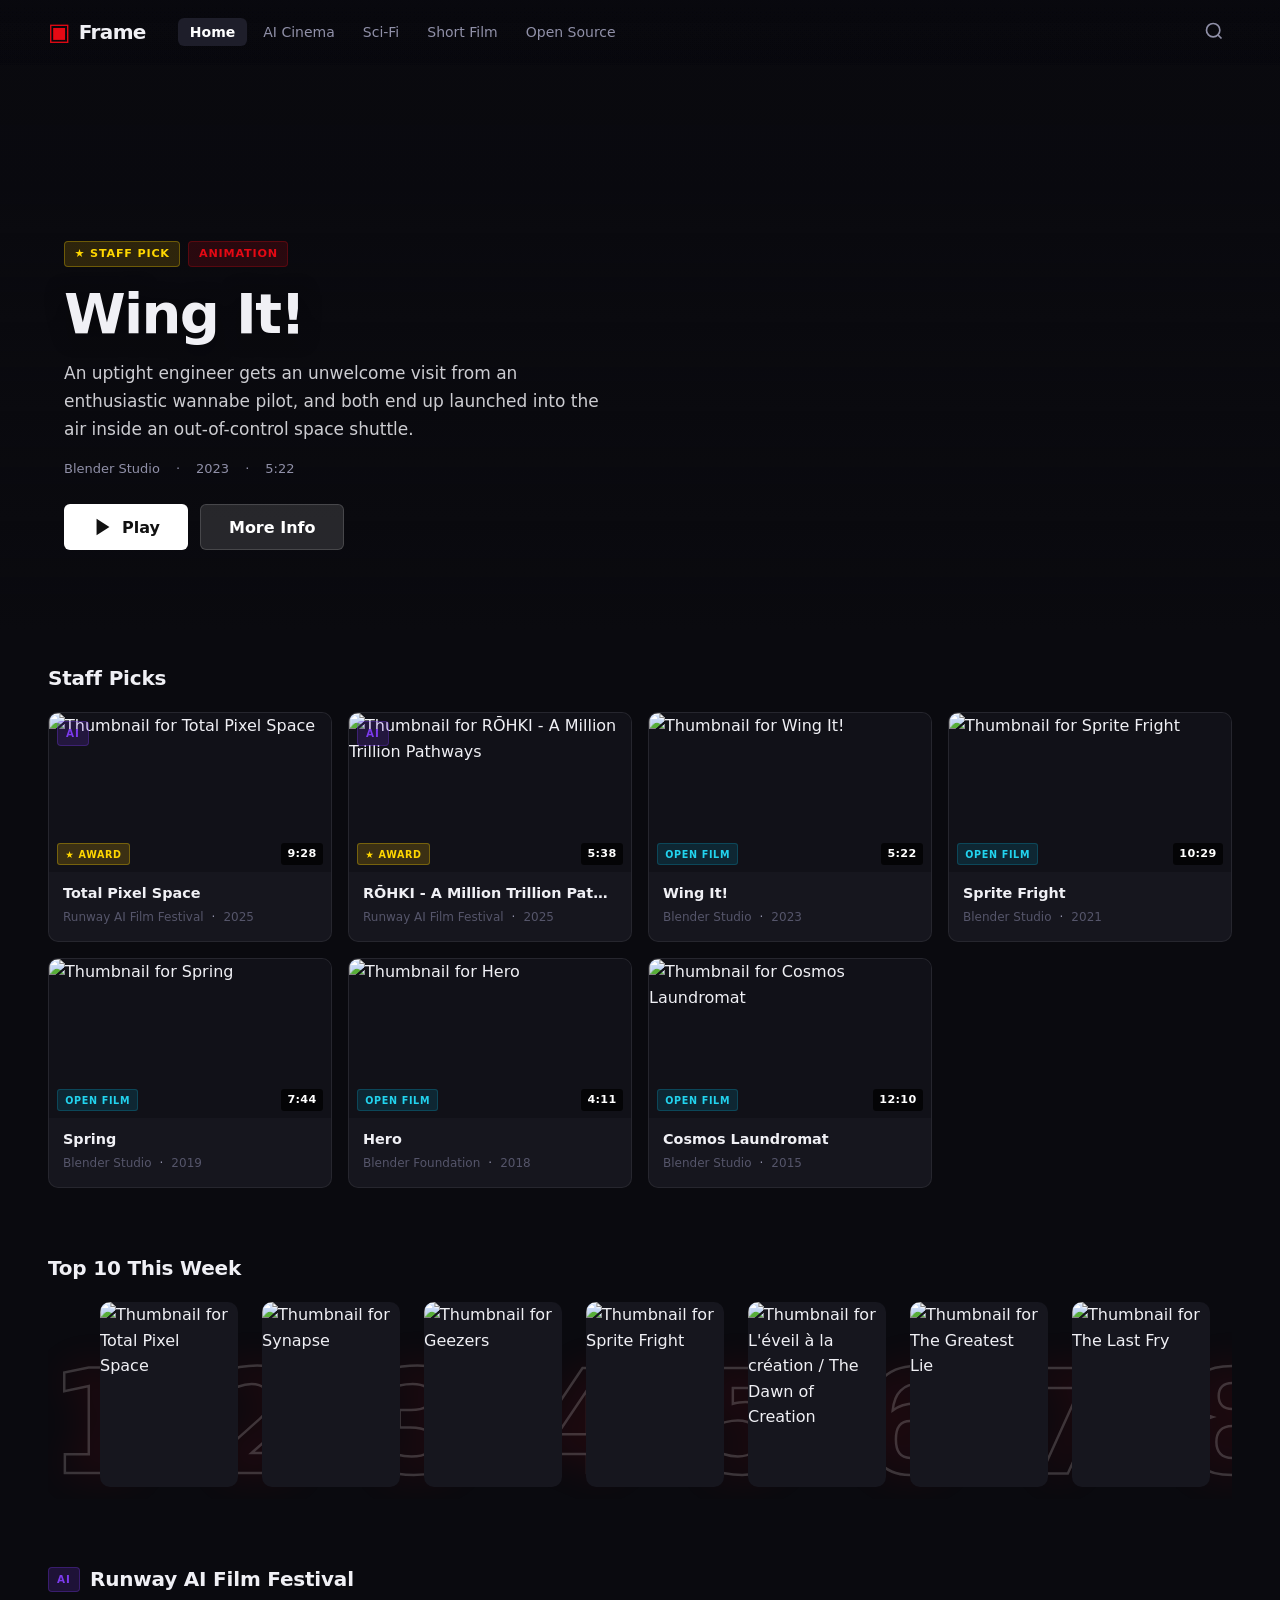
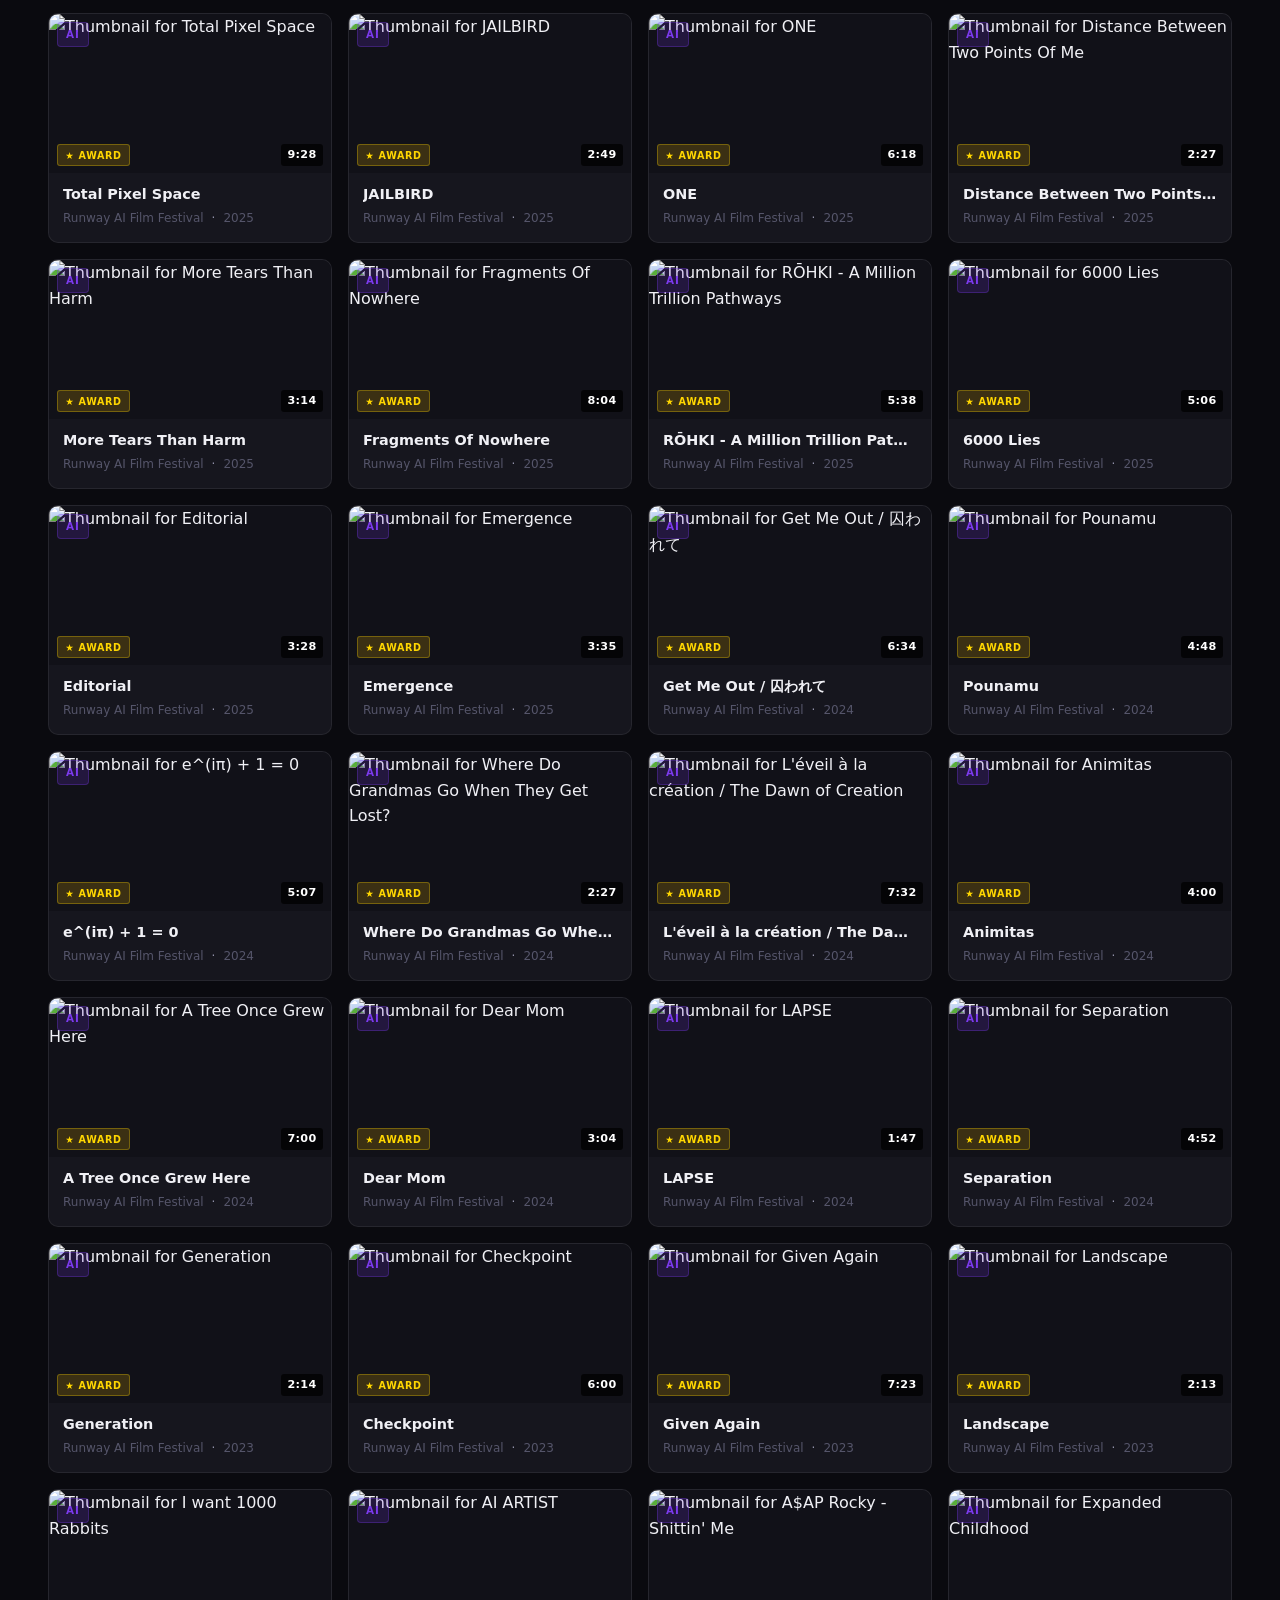
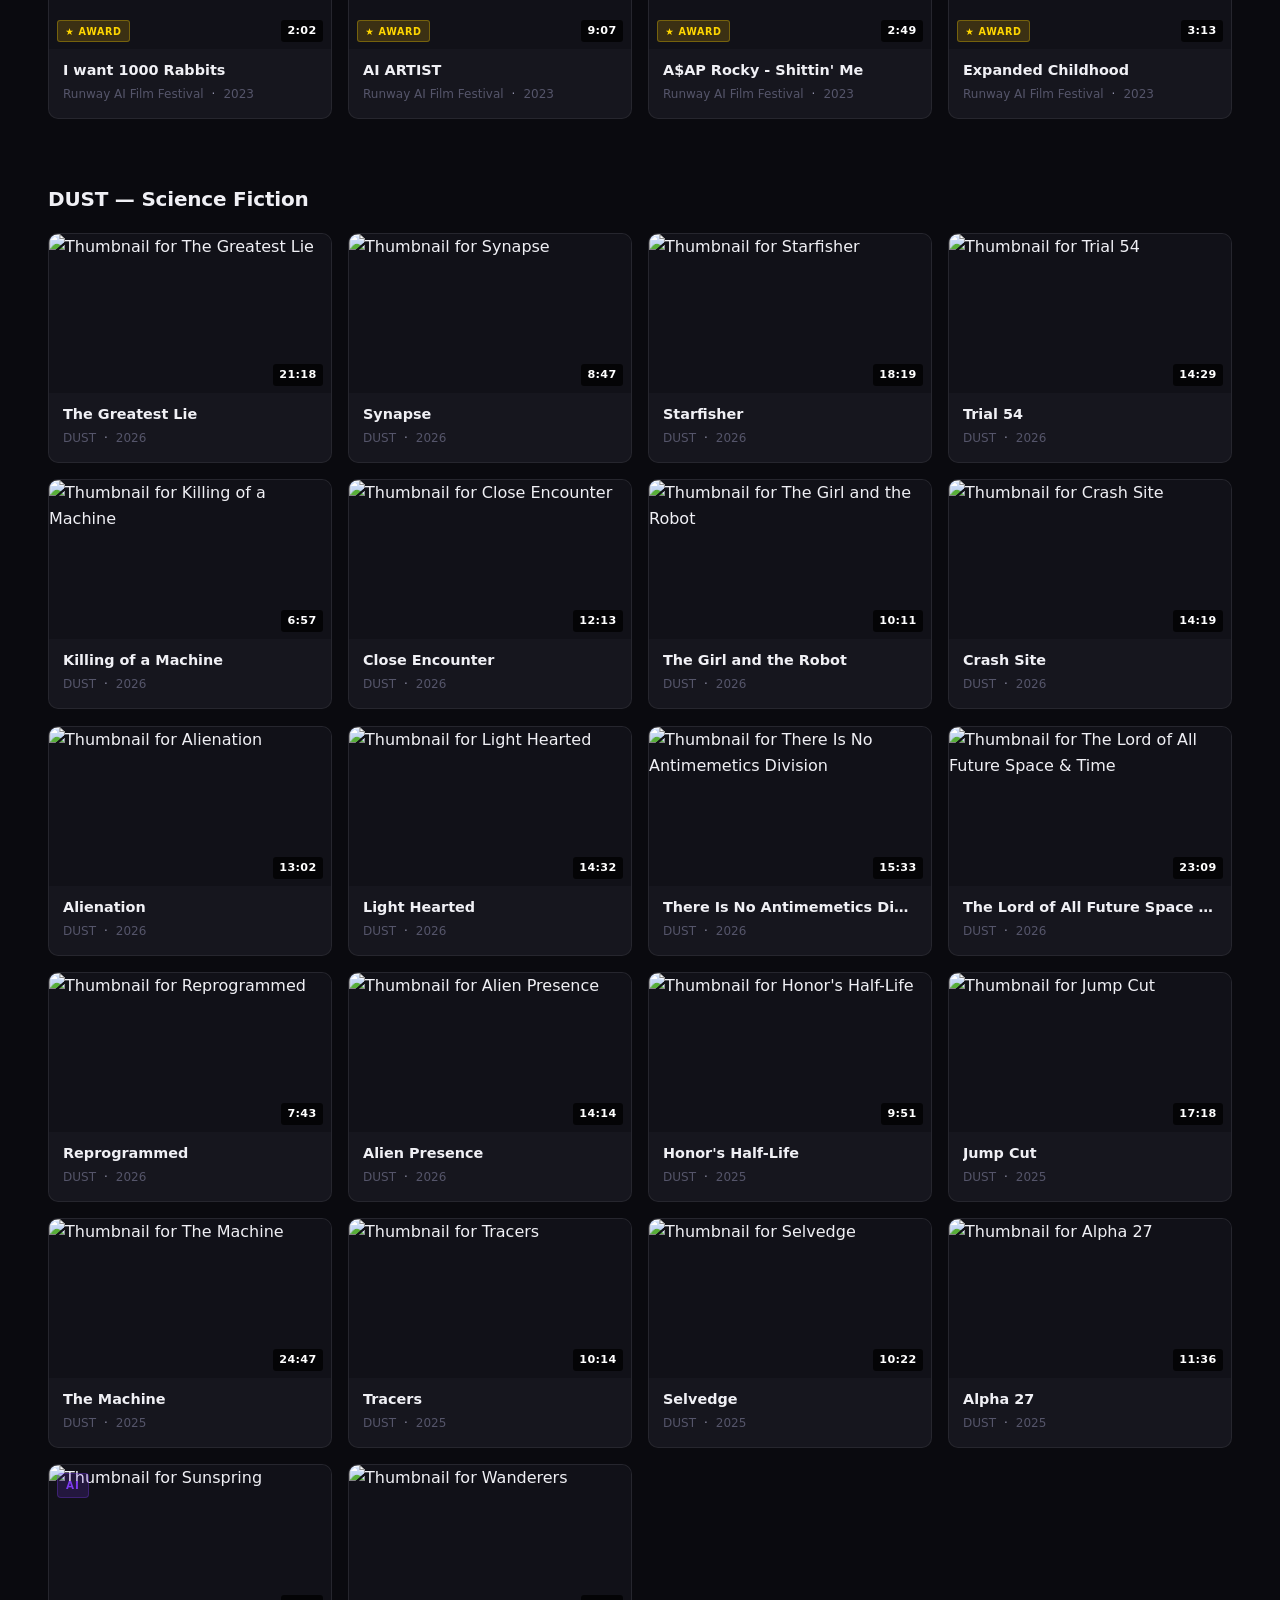
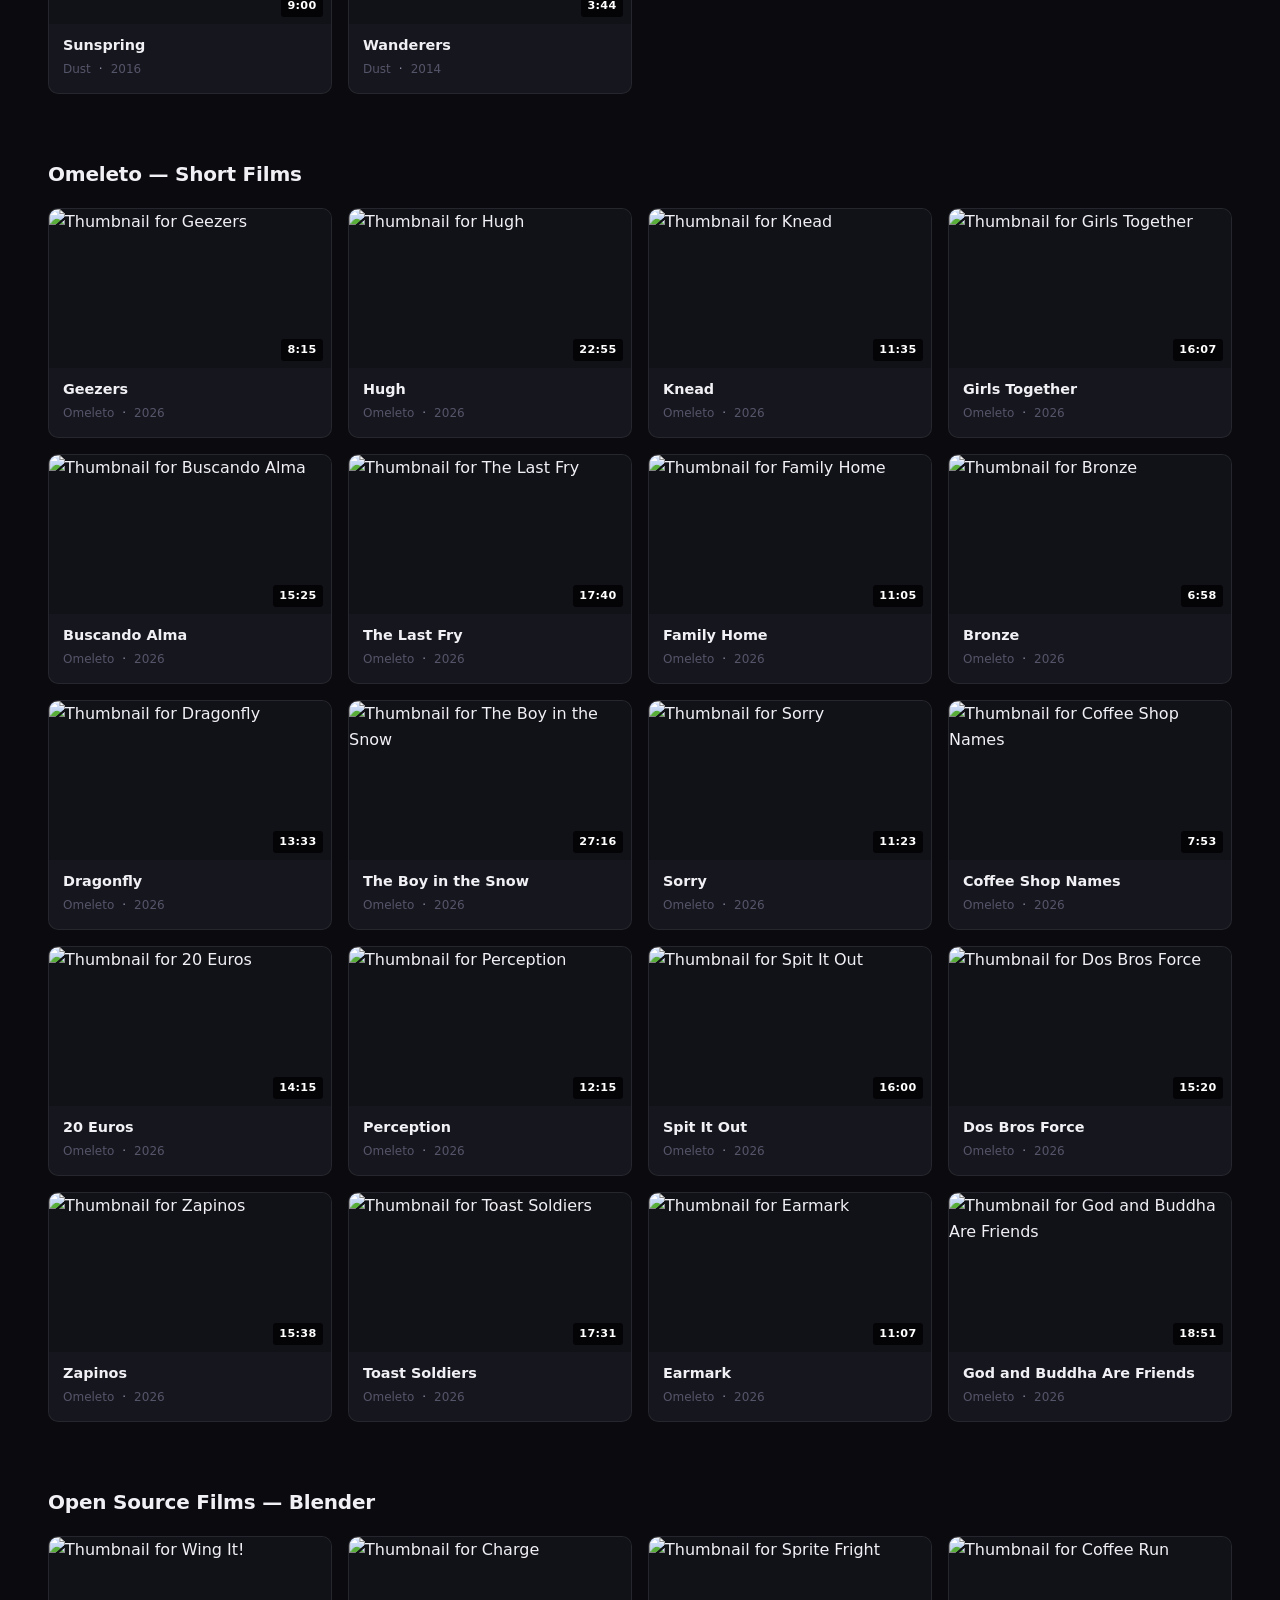
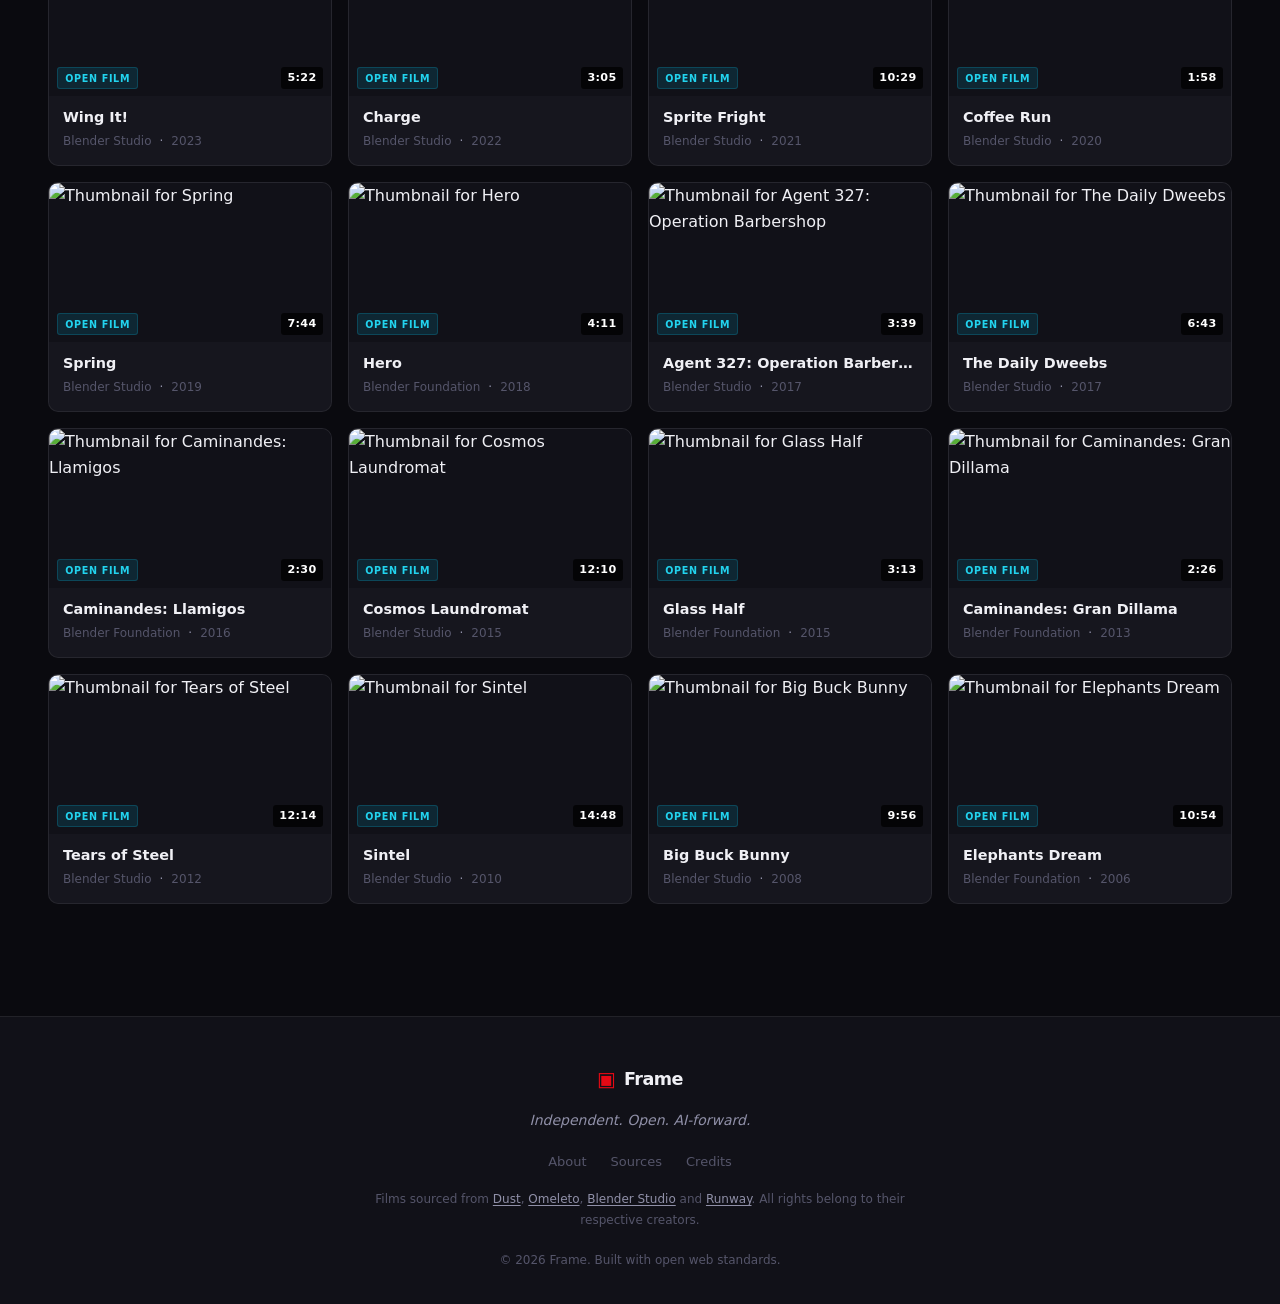
==== commit 9f379ab2: "feat: add About, Credits, and Sources pages; implement Top 10 films section in app.js" ====
--- a/index.html
+++ b/index.html
@@ -85,11 +85,11 @@
 
       <nav class="main-nav" aria-label="Primary navigation">
         <ul role="list">
-          <li><a href="#" class="nav-link active" data-filter="all">All Films</a></li>
-          <li><a href="#" class="nav-link" data-filter="ai">AI Cinema</a></li>
-          <li><a href="#" class="nav-link" data-filter="animation">Animation</a></li>
-          <li><a href="#" class="nav-link" data-filter="experimental">Experimental</a></li>
-          <li><a href="#" class="nav-link" data-filter="open">Open Source</a></li>
+          <li><a href="#" class="nav-link active" data-section="top">Home</a></li>
+          <li><a href="#row-runway" class="nav-link" data-section="runway">AI Cinema</a></li>
+          <li><a href="#row-dust" class="nav-link" data-section="dust">Sci-Fi</a></li>
+          <li><a href="#row-omeleto" class="nav-link" data-section="omeleto">Short Film</a></li>
+          <li><a href="#row-open" class="nav-link" data-section="open">Open Source</a></li>
         </ul>
       </nav>
 
@@ -135,20 +135,6 @@
   <!-- =================== MAIN CATALOG =================== -->
   <main id="main-content" tabindex="-1">
 
-    <!-- Filter bar (mobile) -->
-    <div class="filter-bar" role="group" aria-label="Filter by category">
-      <div class="filter-scroll">
-        <button class="filter-chip active" data-filter="all">All</button>
-        <button class="filter-chip" data-filter="ai">AI Cinema</button>
-        <button class="filter-chip" data-filter="animation">Animation</button>
-        <button class="filter-chip" data-filter="sci-fi">Sci-Fi</button>
-        <button class="filter-chip" data-filter="experimental">Experimental</button>
-        <button class="filter-chip" data-filter="open">Open Source</button>
-        <button class="filter-chip" data-filter="drama">Drama</button>
-        <button class="filter-chip" data-filter="short">Short Films</button>
-      </div>
-    </div>
-
     <!-- Continue Watching (revealed by JS when progress exists) -->
     <section class="catalog-row" id="continue-watching-section" aria-labelledby="row-continue" hidden>
       <h2 class="row-title" id="row-continue">Continue Watching</h2>
@@ -161,8 +147,14 @@
       <div class="film-grid" id="grid-staff-picks" role="list"></div>
     </section>
 
+    <!-- Top 10 row -->
+    <section class="catalog-row" aria-labelledby="row-top10">
+      <h2 class="row-title" id="row-top10">Top 10 This Week</h2>
+      <div class="top10-grid" id="grid-top10" role="list"></div>
+    </section>
+
     <!-- Runway AI Film Festival row -->
-    <section class="catalog-row" aria-labelledby="row-runway">
+    <section class="catalog-row" id="row-runway-section" aria-labelledby="row-runway">
       <h2 class="row-title" id="row-runway">
         <span class="ai-badge" aria-label="AI Generated">AI</span> Runway AI Film Festival
       </h2>
@@ -170,28 +162,21 @@
     </section>
 
     <!-- DUST row -->
-    <section class="catalog-row" aria-labelledby="row-dust">
-      <h2 class="row-title" id="row-dust">DUST</h2>
+    <section class="catalog-row" id="row-dust-section" aria-labelledby="row-dust">
+      <h2 class="row-title" id="row-dust">DUST — Science Fiction</h2>
       <div class="film-grid" id="grid-dust" role="list"></div>
     </section>
 
     <!-- Omeleto row -->
-    <section class="catalog-row" aria-labelledby="row-omeleto">
-      <h2 class="row-title" id="row-omeleto">Omeleto</h2>
+    <section class="catalog-row" id="row-omeleto-section" aria-labelledby="row-omeleto">
+      <h2 class="row-title" id="row-omeleto">Omeleto — Short Films</h2>
       <div class="film-grid" id="grid-omeleto" role="list"></div>
     </section>
 
     <!-- Blender Open Films row -->
-    <section class="catalog-row" aria-labelledby="row-open">
-      <h2 class="row-title" id="row-open">Open Source Films</h2>
+    <section class="catalog-row" id="row-open-section" aria-labelledby="row-open">
+      <h2 class="row-title" id="row-open">Open Source Films — Blender</h2>
       <div class="film-grid" id="grid-open" role="list"></div>
-    </section>
-
-    <!-- All Films (filterable) -->
-    <section class="catalog-row catalog-main" aria-labelledby="row-all">
-      <h2 class="row-title" id="row-all">All Films</h2>
-      <div class="film-grid" id="grid-all" role="list"></div>
-      <p class="empty-state" id="empty-state" hidden>No films found for this filter.</p>
     </section>
 
   </main>
@@ -239,9 +224,9 @@
       <p class="footer-tagline">Independent. Open. AI-forward.</p>
       <nav class="footer-nav" aria-label="Footer navigation">
         <ul role="list">
-          <li><a href="#">About</a></li>
-          <li><a href="#">Sources</a></li>
-          <li><a href="#">Credits</a></li>
+          <li><a href="about/">About</a></li>
+          <li><a href="sources/">Sources</a></li>
+          <li><a href="credits/">Credits</a></li>
         </ul>
       </nav>
       <p class="footer-credits">
--- a/css/style.css
+++ b/css/style.css
@@ -663,6 +663,103 @@
   padding: 2rem 0;
   text-align: center;
   grid-column: 1 / -1;
+}
+
+/* ============================================
+   TOP 10 ROW
+   ============================================ */
+.top10-grid {
+  display: flex;
+  gap: 0;
+  overflow-x: auto;
+  padding-bottom: 12px;
+  scroll-snap-type: x mandatory;
+  -ms-overflow-style: none;
+  scrollbar-width: none;
+}
+.top10-grid::-webkit-scrollbar { display: none; }
+
+.top10-item {
+  position: relative;
+  flex: 0 0 auto;
+  width: 190px;
+  /* each item has the number + card overlapping — negative margin pulls card left */
+  margin-left: -28px;
+  scroll-snap-align: start;
+  cursor: pointer;
+}
+.top10-item:first-child { margin-left: 0; }
+
+.top10-num {
+  position: absolute;
+  left: 0;
+  bottom: -8px;
+  font-size: 9rem;
+  font-weight: 900;
+  line-height: 1;
+  /* outlined stroke, no fill */
+  color: transparent;
+  -webkit-text-stroke: 2.5px rgba(255,255,255,0.18);
+  text-stroke: 2.5px rgba(255,255,255,0.18);
+  letter-spacing: -0.05em;
+  user-select: none;
+  pointer-events: none;
+  z-index: 0;
+  /* subtle accent glow on num */
+  text-shadow: 0 0 40px rgba(229,9,20,0.12);
+  transition: -webkit-text-stroke var(--transition-fast),
+              text-shadow var(--transition-fast);
+}
+
+.top10-item:hover .top10-num {
+  -webkit-text-stroke-color: rgba(229,9,20,0.55);
+  text-shadow: 0 0 50px rgba(229,9,20,0.3);
+}
+
+.top10-card {
+  position: relative;
+  z-index: 1;
+  margin-left: 52px; /* push card right so number is visible behind */
+  border-radius: var(--radius-md);
+  overflow: hidden;
+  background: var(--bg-card);
+  transition: transform var(--transition-normal), box-shadow var(--transition-normal);
+}
+
+.top10-item:hover .top10-card {
+  transform: scale(1.04) translateY(-4px);
+  box-shadow: 0 12px 40px rgba(0,0,0,0.7);
+}
+
+.top10-card img {
+  width: 130px;
+  height: 185px;
+  object-fit: cover;
+  display: block;
+}
+
+.top10-card .top10-overlay {
+  position: absolute;
+  inset: 0;
+  background: linear-gradient(to top, rgba(0,0,0,0.85) 0%, transparent 60%);
+  opacity: 0;
+  transition: opacity var(--transition-fast);
+  display: flex;
+  align-items: flex-end;
+  padding: 8px;
+}
+.top10-item:hover .top10-overlay { opacity: 1; }
+
+.top10-play-btn {
+  width: 32px;
+  height: 32px;
+  border-radius: 50%;
+  background: rgba(255,255,255,0.9);
+  display: flex;
+  align-items: center;
+  justify-content: center;
+  color: #000;
+  flex-shrink: 0;
 }
 
 /* ============================================
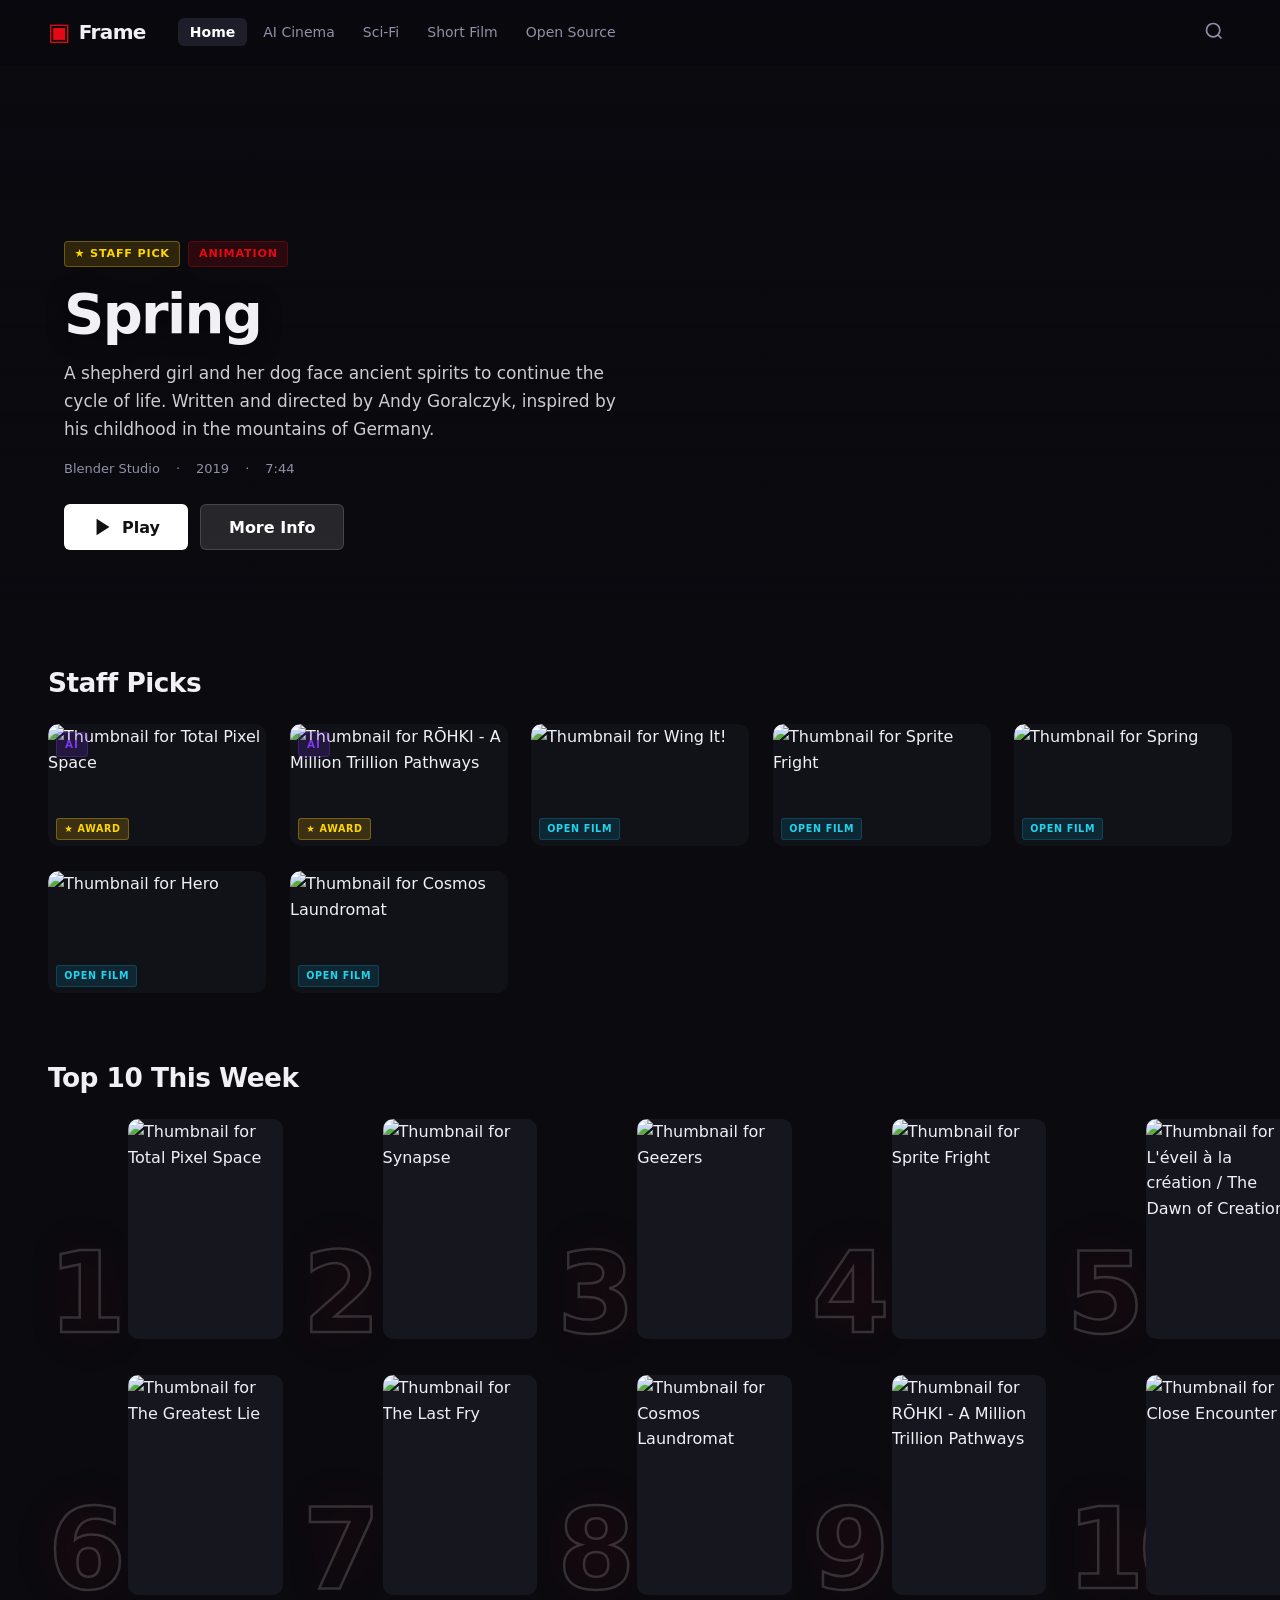
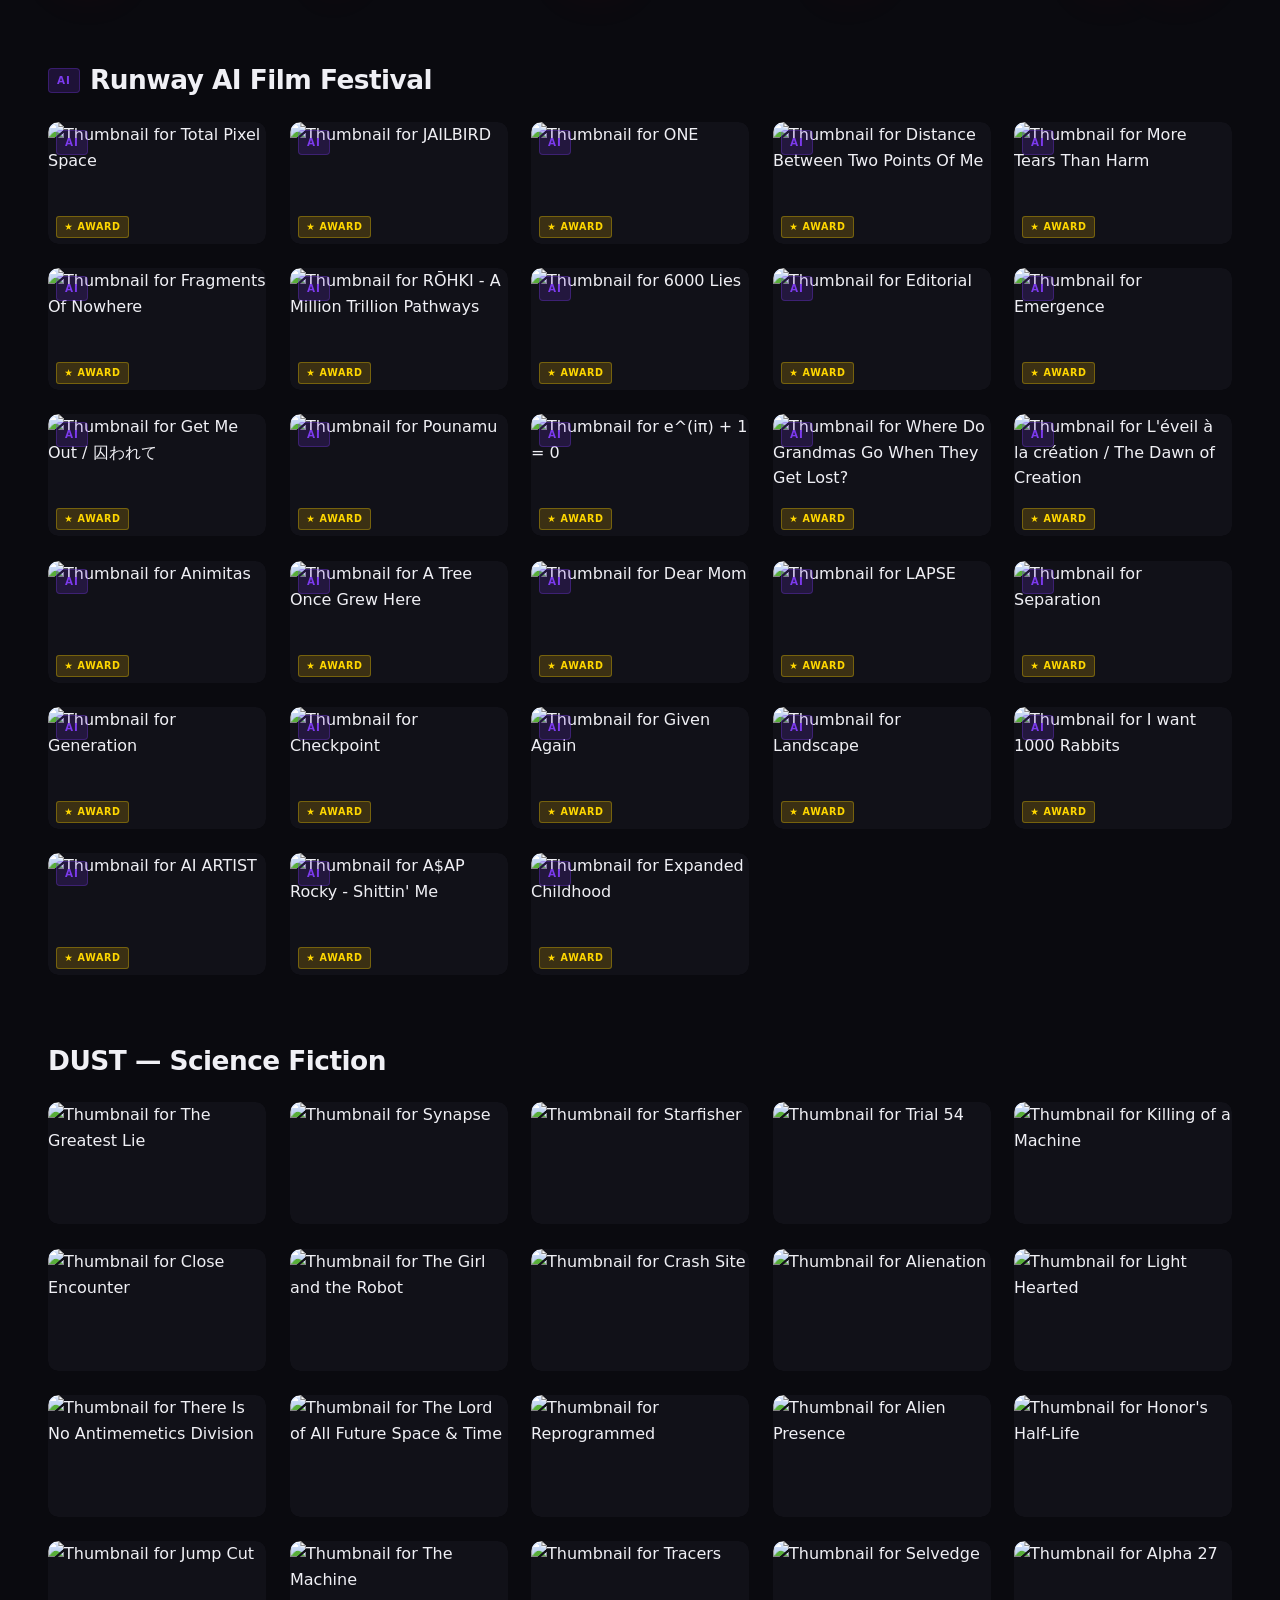
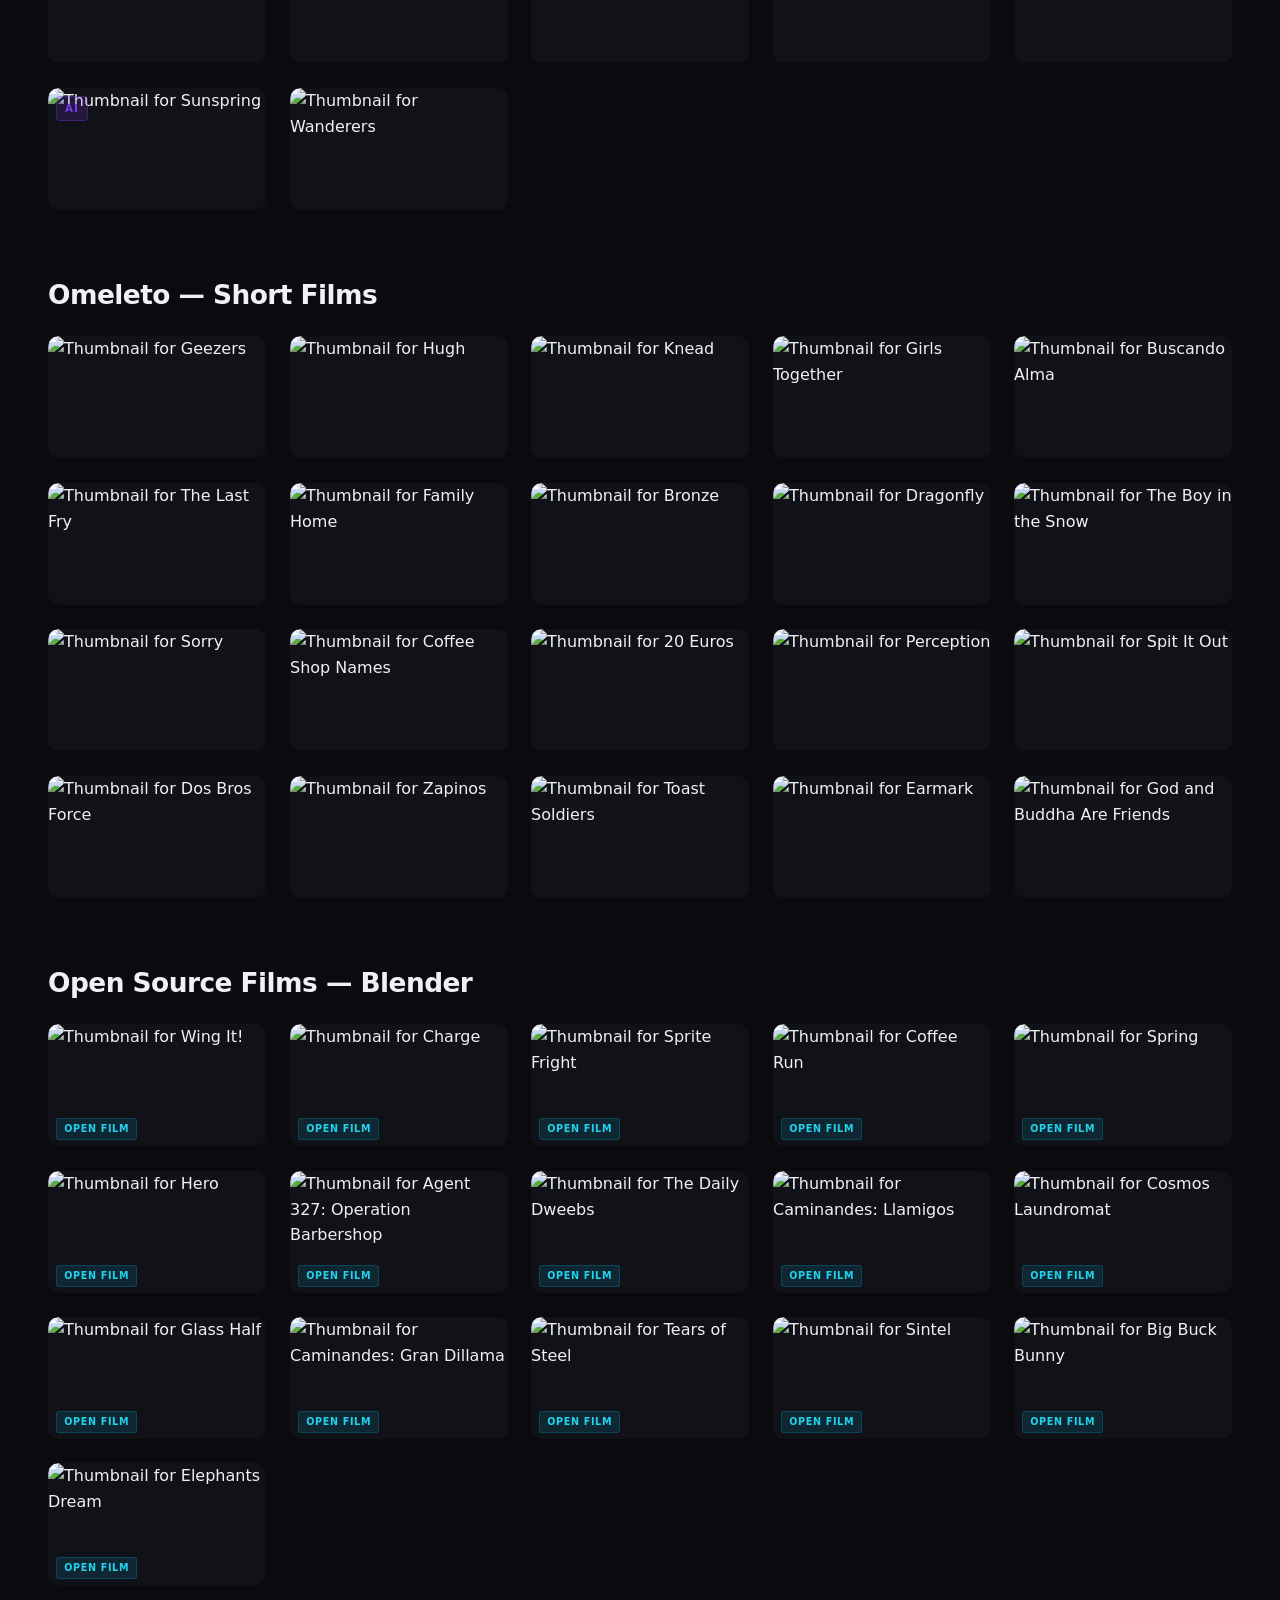
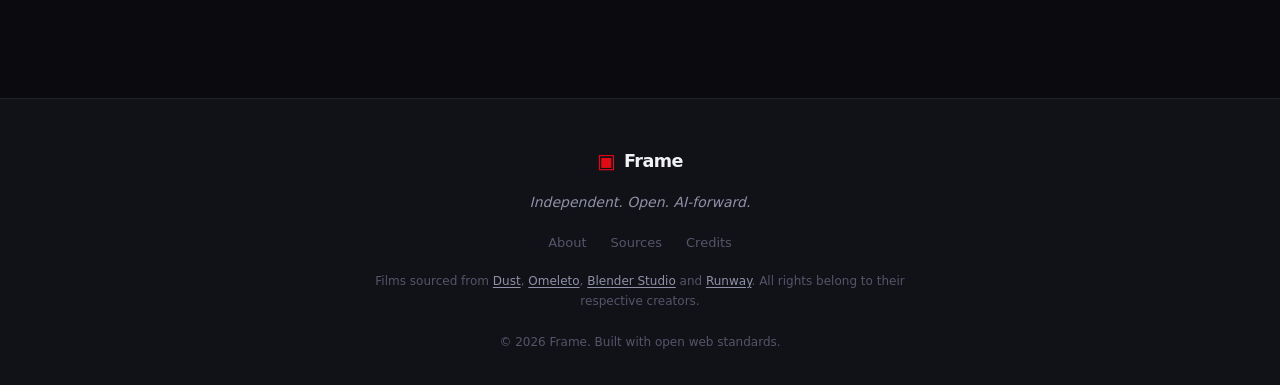
==== commit 10696cd2: "feat: enhance OSD functionality with new elements and controls; update styles for improved UI" ====
--- a/index.html
+++ b/index.html
@@ -186,31 +186,39 @@
     <div class="modal-inner">
       <button class="modal-close" aria-label="Close film details">✕</button>
 
-      <div class="modal-player-wrap">
+      <div class="modal-player-wrap" id="modal-player-wrap">
         <div id="modal-player" class="plyr-container"></div>
-      </div>
-
-      <div class="modal-body">
-        <article>
-          <div class="modal-meta">
-            <span class="badge badge-category" id="modal-category"></span>
-            <span class="modal-year" id="modal-year"></span>
-            <span class="modal-duration" id="modal-duration"></span>
-            <span class="ai-badge" id="modal-ai-badge" aria-label="AI Generated" hidden>AI</span>
+
+        <!-- ⓘ button injected into Plyr controls bar by JS after ready -->
+
+        <!-- OSD panel — appears over the video on ⓘ click -->
+        <div class="osd-panel" id="osd-panel" hidden>
+          <div class="osd-panel-inner">
+            <div class="modal-meta">
+              <span class="badge badge-category" id="modal-category"></span>
+              <span class="modal-year" id="modal-year"></span>
+              <span class="modal-duration" id="modal-duration"></span>
+              <span class="ai-badge" id="modal-ai-badge" aria-label="AI Generated" hidden>AI</span>
+            </div>
+            <h2 class="modal-title" id="modal-title"></h2>
+            <p class="modal-description" id="modal-description"></p>
+            <div class="modal-source">
+              <span>Source: </span>
+              <strong id="modal-channel"></strong>
+            </div>
+            <div class="modal-tags" id="modal-tags" aria-label="Tags"></div>
           </div>
-          <h2 class="modal-title" id="modal-title"></h2>
-          <p class="modal-description" id="modal-description"></p>
-          <div class="modal-source">
-            <span>Source: </span>
-            <strong id="modal-channel"></strong>
-          </div>
-          <div class="modal-tags" id="modal-tags" aria-label="Tags"></div>
-          <a class="btn-view-details" id="modal-view-details" href="#">
-            View Full Details
-            <svg aria-hidden="true" width="13" height="13" viewBox="0 0 24 24" fill="none" stroke="currentColor" stroke-width="2.5"><polyline points="9,18 15,12 9,6"/></svg>
-          </a>
-        </article>
-      </div>
+        </div>
+      </div>
+
+      <!-- Always-visible strip: View Full Details button -->
+      <div class="modal-actions">
+        <a class="btn-view-details" id="modal-view-details" href="#">
+          View Full Details
+          <svg aria-hidden="true" width="13" height="13" viewBox="0 0 24 24" fill="none" stroke="currentColor" stroke-width="2.5"><polyline points="9,18 15,12 9,6"/></svg>
+        </a>
+      </div>
+
     </div>
   </dialog>
 
--- a/css/style.css
+++ b/css/style.css
@@ -417,14 +417,14 @@
 }
 
 .row-title {
-  font-size: clamp(1.05rem, 2vw, 1.25rem);
+  font-size: clamp(1.3rem, 2.5vw, 1.65rem);
   font-weight: 700;
   color: var(--text-primary);
-  margin-bottom: 1.125rem;
+  margin-bottom: 1.25rem;
   display: flex;
   align-items: center;
   gap: 0.625rem;
-  letter-spacing: -0.01em;
+  letter-spacing: -0.02em;
 }
 
 /* Filter chips (mobile) */
@@ -472,38 +472,57 @@
    ============================================ */
 .film-grid {
   display: grid;
-  grid-template-columns: repeat(auto-fill, minmax(200px, 1fr));
-  gap: 1rem;
+  grid-template-columns: repeat(auto-fill, minmax(160px, 1fr));
+  gap: 1.25rem;
 }
 
 @media (min-width: 600px) {
-  .film-grid { grid-template-columns: repeat(auto-fill, minmax(220px, 1fr)); }
-}
-@media (min-width: 1024px) {
-  .film-grid { grid-template-columns: repeat(auto-fill, minmax(240px, 1fr)); }
-}
-@media (min-width: 1400px) {
-  .film-grid { grid-template-columns: repeat(auto-fill, minmax(260px, 1fr)); }
+  .film-grid { grid-template-columns: repeat(auto-fill, minmax(200px, 1fr)); gap: 1.25rem; }
+}
+@media (min-width: 900px) {
+  .film-grid { grid-template-columns: repeat(5, 1fr); gap: 1.5rem; }
 }
 
 /* Film card */
 .film-card {
   border-radius: var(--radius-md);
   overflow: hidden;
-  background: var(--bg-card);
-  border: 1px solid var(--border);
+  background: transparent;
+  border: none;
   cursor: pointer;
   position: relative;
-  transition: transform var(--transition-normal), box-shadow var(--transition-normal), border-color var(--transition-normal);
+  transition: transform var(--transition-normal), box-shadow var(--transition-normal);
   will-change: transform;
 }
 
 .film-card:hover {
-  transform: scale(1.04) translateY(-3px);
-  box-shadow: 0 20px 48px rgba(0,0,0,0.55);
-  border-color: rgba(255,255,255,0.12);
+  transform: scale(1.05) translateY(-4px);
+  box-shadow: 0 20px 48px rgba(0,0,0,0.6);
   z-index: 5;
 }
+
+/* Card expands when video preview is playing */
+.film-card:has(.card-preview-iframe.is-visible) {
+  transform: scale(1.85) translateY(-4px);
+  z-index: 20;
+  box-shadow: 0 32px 80px rgba(0,0,0,0.85);
+  transition: transform 350ms cubic-bezier(0.4,0,0.2,1),
+              box-shadow 350ms cubic-bezier(0.4,0,0.2,1);
+}
+
+/* Hide hover-meta text when video is playing (it's too big at 1.85x) */
+.film-card:has(.card-preview-iframe.is-visible) .thumb-hover-meta {
+  opacity: 0;
+}
+
+/* Prevent first/last column cards from overflowing viewport edges when expanded */
+.film-grid .film-card:nth-child(5n+1):has(.card-preview-iframe.is-visible) {
+  transform-origin: left center;
+}
+.film-grid .film-card:nth-child(5n):has(.card-preview-iframe.is-visible) {
+  transform-origin: right center;
+}
+
 .film-card:focus-visible {
   outline: 2px solid var(--accent);
   outline-offset: 2px;
@@ -515,6 +534,7 @@
   aspect-ratio: 16 / 9;
   overflow: hidden;
   background: var(--bg-surface);
+  border-radius: var(--radius-md);
 }
 
 .film-thumb img {
@@ -530,33 +550,18 @@
   filter: brightness(0.75);
 }
 
-/* Play overlay */
+/* Play overlay — darkens on hover, no centered button */
 .thumb-play-overlay {
   position: absolute;
   inset: 0;
-  display: flex;
-  align-items: center;
-  justify-content: center;
   background: rgba(0,0,0,0);
   transition: background var(--transition-normal);
   pointer-events: none;
+  z-index: 2;
 }
 .film-card:hover .thumb-play-overlay { background: rgba(0,0,0,0.2); }
 
-.thumb-play-btn {
-  width: 48px; height: 48px;
-  border-radius: 50%;
-  background: rgba(255,255,255,0.92);
-  display: flex; align-items: center; justify-content: center;
-  transform: scale(0);
-  opacity: 0;
-  transition: transform var(--transition-normal), opacity var(--transition-normal);
-  pointer-events: none;
-}
-.thumb-play-btn svg { color: #111; margin-left: 3px; }
-.film-card:hover .thumb-play-btn {
-  transform: scale(1);
-  opacity: 1;
+.thumb-play-btn { display: none; }
 }
 
 /* Duration badge on thumbnail */
@@ -572,6 +577,7 @@
   border-radius: 3px;
   letter-spacing: 0.03em;
   pointer-events: none;
+  z-index: 4;
 }
 
 /* AI label on thumbnail */
@@ -580,6 +586,97 @@
   top: 0.5rem;
   left: 0.5rem;
   pointer-events: none;
+  z-index: 4;
+}
+
+/* Hover title/meta overlay */
+.thumb-hover-meta {
+  position: absolute;
+  bottom: 0;
+  left: 0;
+  right: 0;
+  padding: 36px 10px 10px;
+  background: linear-gradient(to top, rgba(0,0,0,0.92) 0%, transparent 100%);
+  transform: translateY(5px);
+  opacity: 0;
+  transition: opacity 200ms ease, transform 200ms ease;
+  z-index: 3;
+  pointer-events: none;
+}
+.film-card:hover .thumb-hover-meta {
+  opacity: 1;
+  transform: translateY(0);
+}
+.thumb-hover-title {
+  font-size: 0.82rem;
+  font-weight: 600;
+  color: #fff;
+  white-space: nowrap;
+  overflow: hidden;
+  text-overflow: ellipsis;
+  line-height: 1.3;
+  margin-bottom: 2px;
+}
+.thumb-hover-sub {
+  font-size: 0.7rem;
+  color: rgba(255,255,255,0.6);
+}
+
+/* Card hover video preview iframe */
+.card-preview-iframe {
+  position: absolute;
+  inset: 0;
+  width: 100%;
+  height: 100%;
+  border: none;
+  opacity: 0;
+  transition: opacity 0.5s ease;
+  z-index: 1;
+  pointer-events: none;
+}
+.card-preview-iframe.is-visible {
+  opacity: 1;
+}
+
+/* card-osd: never visible (OSD only applies to the modal/detail player) */
+.card-osd { display: none; }
+.card-osd-badges {
+  display: flex;
+  gap: 4px;
+  margin-bottom: 5px;
+  flex-wrap: wrap;
+}
+.osd-badge {
+  font-size: 0.5rem;
+  font-weight: 700;
+  letter-spacing: 0.06em;
+  padding: 2px 5px;
+  border-radius: 3px;
+  text-transform: uppercase;
+  line-height: 1.3;
+}
+.osd-genre {
+  background: rgba(255,255,255,0.18);
+  color: #fff;
+}
+.osd-ai {
+  background: #6c63ff;
+  color: #fff;
+}
+.card-osd-title {
+  font-size: 0.6rem;
+  font-weight: 700;
+  color: #fff;
+  margin: 0 0 3px;
+  line-height: 1.25;
+  white-space: nowrap;
+  overflow: hidden;
+  text-overflow: ellipsis;
+}
+.card-osd-meta {
+  font-size: 0.5rem;
+  color: rgba(255,255,255,0.65);
+  line-height: 1.3;
 }
 
 /* Continue-watching progress bar */
@@ -669,57 +766,44 @@
    TOP 10 ROW
    ============================================ */
 .top10-grid {
-  display: flex;
-  gap: 0;
-  overflow-x: auto;
-  padding-bottom: 12px;
-  scroll-snap-type: x mandatory;
-  -ms-overflow-style: none;
-  scrollbar-width: none;
-}
-.top10-grid::-webkit-scrollbar { display: none; }
+  display: grid;
+  grid-template-columns: repeat(5, 1fr);
+  gap: 36px 20px;
+}
 
 .top10-item {
   position: relative;
-  flex: 0 0 auto;
-  width: 190px;
-  /* each item has the number + card overlapping — negative margin pulls card left */
-  margin-left: -28px;
-  scroll-snap-align: start;
   cursor: pointer;
 }
-.top10-item:first-child { margin-left: 0; }
 
 .top10-num {
   position: absolute;
   left: 0;
-  bottom: -8px;
-  font-size: 9rem;
+  bottom: -10px;
+  font-size: clamp(7rem, 8vw, 10.5rem);
   font-weight: 900;
   line-height: 1;
-  /* outlined stroke, no fill */
   color: transparent;
-  -webkit-text-stroke: 2.5px rgba(255,255,255,0.18);
-  text-stroke: 2.5px rgba(255,255,255,0.18);
+  -webkit-text-stroke: 2.5px rgba(255,255,255,0.16);
+  text-stroke: 2.5px rgba(255,255,255,0.16);
   letter-spacing: -0.05em;
   user-select: none;
   pointer-events: none;
   z-index: 0;
-  /* subtle accent glow on num */
-  text-shadow: 0 0 40px rgba(229,9,20,0.12);
+  text-shadow: 0 0 48px rgba(229,9,20,0.10);
   transition: -webkit-text-stroke var(--transition-fast),
               text-shadow var(--transition-fast);
 }
 
 .top10-item:hover .top10-num {
-  -webkit-text-stroke-color: rgba(229,9,20,0.55);
-  text-shadow: 0 0 50px rgba(229,9,20,0.3);
+  -webkit-text-stroke-color: rgba(229,9,20,0.6);
+  text-shadow: 0 0 60px rgba(229,9,20,0.35);
 }
 
 .top10-card {
   position: relative;
   z-index: 1;
-  margin-left: 52px; /* push card right so number is visible behind */
+  margin-left: 80px; /* enough room for two-digit numbers */
   border-radius: var(--radius-md);
   overflow: hidden;
   background: var(--bg-card);
@@ -727,13 +811,30 @@
 }
 
 .top10-item:hover .top10-card {
-  transform: scale(1.04) translateY(-4px);
-  box-shadow: 0 12px 40px rgba(0,0,0,0.7);
+  transform: scale(1.05) translateY(-5px);
+  box-shadow: 0 14px 44px rgba(0,0,0,0.75);
+}
+
+/* Top10 card expands when video preview plays */
+.top10-item:has(.card-preview-iframe.is-visible) {
+  z-index: 20;
+}
+.top10-item:has(.card-preview-iframe.is-visible) .top10-card {
+  transform: scale(1.85) translateY(-5px);
+  box-shadow: 0 32px 80px rgba(0,0,0,0.85);
+  transition: transform 350ms cubic-bezier(0.4,0,0.2,1),
+              box-shadow 350ms cubic-bezier(0.4,0,0.2,1);
+}
+.top10-grid .top10-item:nth-child(5n+1):has(.card-preview-iframe.is-visible) .top10-card {
+  transform-origin: left center;
+}
+.top10-grid .top10-item:nth-child(5n):has(.card-preview-iframe.is-visible) .top10-card {
+  transform-origin: right center;
 }
 
 .top10-card img {
-  width: 130px;
-  height: 185px;
+  width: 100%;
+  height: 220px;
   object-fit: cover;
   display: block;
 }
@@ -741,20 +842,20 @@
 .top10-card .top10-overlay {
   position: absolute;
   inset: 0;
-  background: linear-gradient(to top, rgba(0,0,0,0.85) 0%, transparent 60%);
+  background: linear-gradient(to top, rgba(0,0,0,0.85) 0%, transparent 55%);
   opacity: 0;
   transition: opacity var(--transition-fast);
   display: flex;
   align-items: flex-end;
-  padding: 8px;
+  padding: 10px;
 }
 .top10-item:hover .top10-overlay { opacity: 1; }
 
 .top10-play-btn {
-  width: 32px;
-  height: 32px;
+  width: 34px;
+  height: 34px;
   border-radius: 50%;
-  background: rgba(255,255,255,0.9);
+  background: rgba(255,255,255,0.92);
   display: flex;
   align-items: center;
   justify-content: center;
@@ -762,14 +863,28 @@
   flex-shrink: 0;
 }
 
+@media (max-width: 900px) {
+  .top10-grid {
+    grid-template-columns: repeat(3, 1fr);
+    gap: 28px 14px;
+  }
+}
+
+@media (max-width: 560px) {
+  .top10-grid {
+    grid-template-columns: repeat(2, 1fr);
+    gap: 24px 10px;
+  }
+}
+
 /* ============================================
    MODAL
    ============================================ */
 dialog.film-modal {
   margin: auto;
-  max-width: min(860px, 95vw);
+  max-width: min(920px, 96vw);
   width: 100%;
-  background: var(--bg-surface);
+  background: #000;
   border: 1px solid var(--border);
   border-radius: var(--radius-lg);
   padding: 0;
@@ -796,10 +911,10 @@
   position: absolute;
   top: 0.875rem;
   right: 0.875rem;
-  z-index: 10;
+  z-index: 30;
   width: 36px; height: 36px;
   border-radius: 50%;
-  background: rgba(0,0,0,0.5);
+  background: rgba(0,0,0,0.6);
   color: #fff;
   font-size: 1rem;
   display: flex; align-items: center; justify-content: center;
@@ -837,25 +952,92 @@
 }
 .plyr__control:hover { background: var(--accent) !important; }
 
-/* Modal body */
-.modal-body {
-  padding: 1.5rem;
-}
-
-.modal-meta {
+/* ============================================
+   OSD — On-Screen Display
+   ============================================ */
+
+/* OSD idle panel — hidden by default, only shows when user opens it while playing */
+/* ============================================
+   OSD — On-Screen Display
+   Controlled entirely via JS using [hidden] attribute.
+   No opacity/class cascade — works reliably with YouTube iframes.
+   ============================================ */
+
+/* ⓘ button — injected into Plyr's control bar; Plyr provides base plyr__control styles */
+.osd-info-btn {
+  /* no position:absolute — lives in flex flow of Plyr controls */
+  color: inherit;
+  flex-shrink: 0;
+}
+.osd-info-btn[hidden] { display: none !important; }
+.osd-info-btn.is-active {
+  background: rgba(255,255,255,0.9) !important;
+  color: #000 !important;
+}
+
+/* OSD info panel — injected into .plyr by JS; clears the Plyr controls bar (~52px) */
+.osd-panel {
+  position: absolute;
+  inset: auto 0 52px 0;   /* bottom:52px = above Plyr controls; overridden in fullscreen via media */
+  background: linear-gradient(
+    to top,
+    rgba(0,0,0,0.97) 0%,
+    rgba(0,0,0,0.82) 40%,
+    rgba(0,0,0,0.5)  65%,
+    transparent      85%
+  );
+  z-index: 9;
+  animation: osdIn 220ms ease;
+  pointer-events: none;   /* let Plyr controls beneath receive clicks */
+}
+/* Re-enable pointer events only on the content area */
+.osd-panel-inner {
+  pointer-events: auto;
+}
+.osd-panel[hidden] { display: none; }
+@keyframes osdIn {
+  from { opacity: 0; transform: translateY(10px); }
+  to   { opacity: 1; transform: translateY(0); }
+}
+.osd-panel-inner {
+  padding: 72px 1.75rem 1.5rem;
+}
+
+/* Text inside the panel — white on dark gradient */
+.osd-panel .modal-meta {
   display: flex;
   align-items: center;
   gap: 0.625rem;
+  margin-bottom: 0.5rem;
+  flex-wrap: wrap;
+}
+.osd-panel .modal-year,
+.osd-panel .modal-duration { color: rgba(255,255,255,0.7); }
+.osd-panel .modal-title {
+  font-size: clamp(1.1rem, 2.5vw, 1.55rem);
+  color: #fff;
+  margin-bottom: 0.5rem;
+}
+.osd-panel .modal-description {
+  font-size: 0.875rem;
+  color: rgba(255,255,255,0.78);
+  line-height: 1.6;
   margin-bottom: 0.75rem;
-  flex-wrap: wrap;
-}
-
+  display: -webkit-box;
+  -webkit-line-clamp: 3;
+  -webkit-box-orient: vertical;
+  overflow: hidden;
+}
+.osd-panel .modal-source { color: rgba(255,255,255,0.5); margin-bottom: 0.625rem; }
+.osd-panel .modal-source strong { color: rgba(255,255,255,0.75); }
+.osd-panel .modal-tags { display: flex; flex-wrap: wrap; gap: 0.375rem; margin-bottom: 0.25rem; }
+
+/* Base modal meta styles (used outside OSD too) */
 .modal-year,
 .modal-duration {
   font-size: 0.8125rem;
   color: var(--text-secondary);
 }
-
 .modal-title {
   font-size: clamp(1.25rem, 3vw, 1.75rem);
   font-weight: 700;
@@ -863,26 +1045,19 @@
   letter-spacing: -0.025em;
   line-height: 1.2;
 }
-
 .modal-description {
   font-size: 0.9375rem;
   color: rgba(240,240,245,0.82);
   line-height: 1.7;
   margin-bottom: 1rem;
 }
-
 .modal-source {
   font-size: 0.8125rem;
   color: var(--text-muted);
   margin-bottom: 0.875rem;
 }
 .modal-source strong { color: var(--text-secondary); }
-
-.modal-tags {
-  display: flex;
-  flex-wrap: wrap;
-  gap: 0.375rem;
-}
+.modal-tags { display: flex; flex-wrap: wrap; gap: 0.375rem; }
 .tag-chip {
   padding: 0.2rem 0.6rem;
   border-radius: 20px;
@@ -1063,25 +1238,36 @@
 }
 
 /* View full details link (inside modal) */
+.modal-actions {
+  padding: 0.875rem 1.25rem;
+  background: var(--bg-surface);
+}
 .btn-view-details {
   display: inline-flex;
   align-items: center;
   gap: 0.375rem;
-  margin-top: 1rem;
-  padding: 0.5rem 1rem;
+  margin-top: 0;
+  padding: 0.6rem 1.25rem;
   border-radius: var(--radius-sm);
-  font-size: 0.8125rem;
-  font-weight: 600;
-  color: var(--text-secondary);
-  background: var(--bg-hover);
-  border: 1px solid var(--border);
+  font-size: 0.875rem;
+  font-weight: 700;
+  color: #0a0a0f;
+  background: #f5c518;          /* IMDb-amber — warm, distinctive, readable */
+  border: none;
   text-decoration: none;
-  transition: color var(--transition-fast), background var(--transition-fast), border-color var(--transition-fast);
+  letter-spacing: 0.01em;
+  transition: background var(--transition-fast), transform var(--transition-fast), box-shadow var(--transition-fast);
+  box-shadow: 0 2px 12px rgba(245,197,24,0.25);
 }
 .btn-view-details:hover {
-  color: var(--text-primary);
-  border-color: rgba(255,255,255,0.2);
-  background: rgba(255,255,255,0.06);
+  color: #0a0a0f;
+  background: #ffd23f;
+  transform: translateY(-1px);
+  box-shadow: 0 4px 20px rgba(245,197,24,0.4);
+}
+.btn-view-details:active {
+  transform: translateY(0);
+  box-shadow: 0 2px 8px rgba(245,197,24,0.2);
 }
 
 /* Related film cards use <a> — make them block */
@@ -1187,7 +1373,7 @@
   inset: 0;
   background-size: cover;
   background-position: center;
-  z-index: 2;
+  z-index: 20;
   display: flex;
   align-items: center;
   justify-content: center;
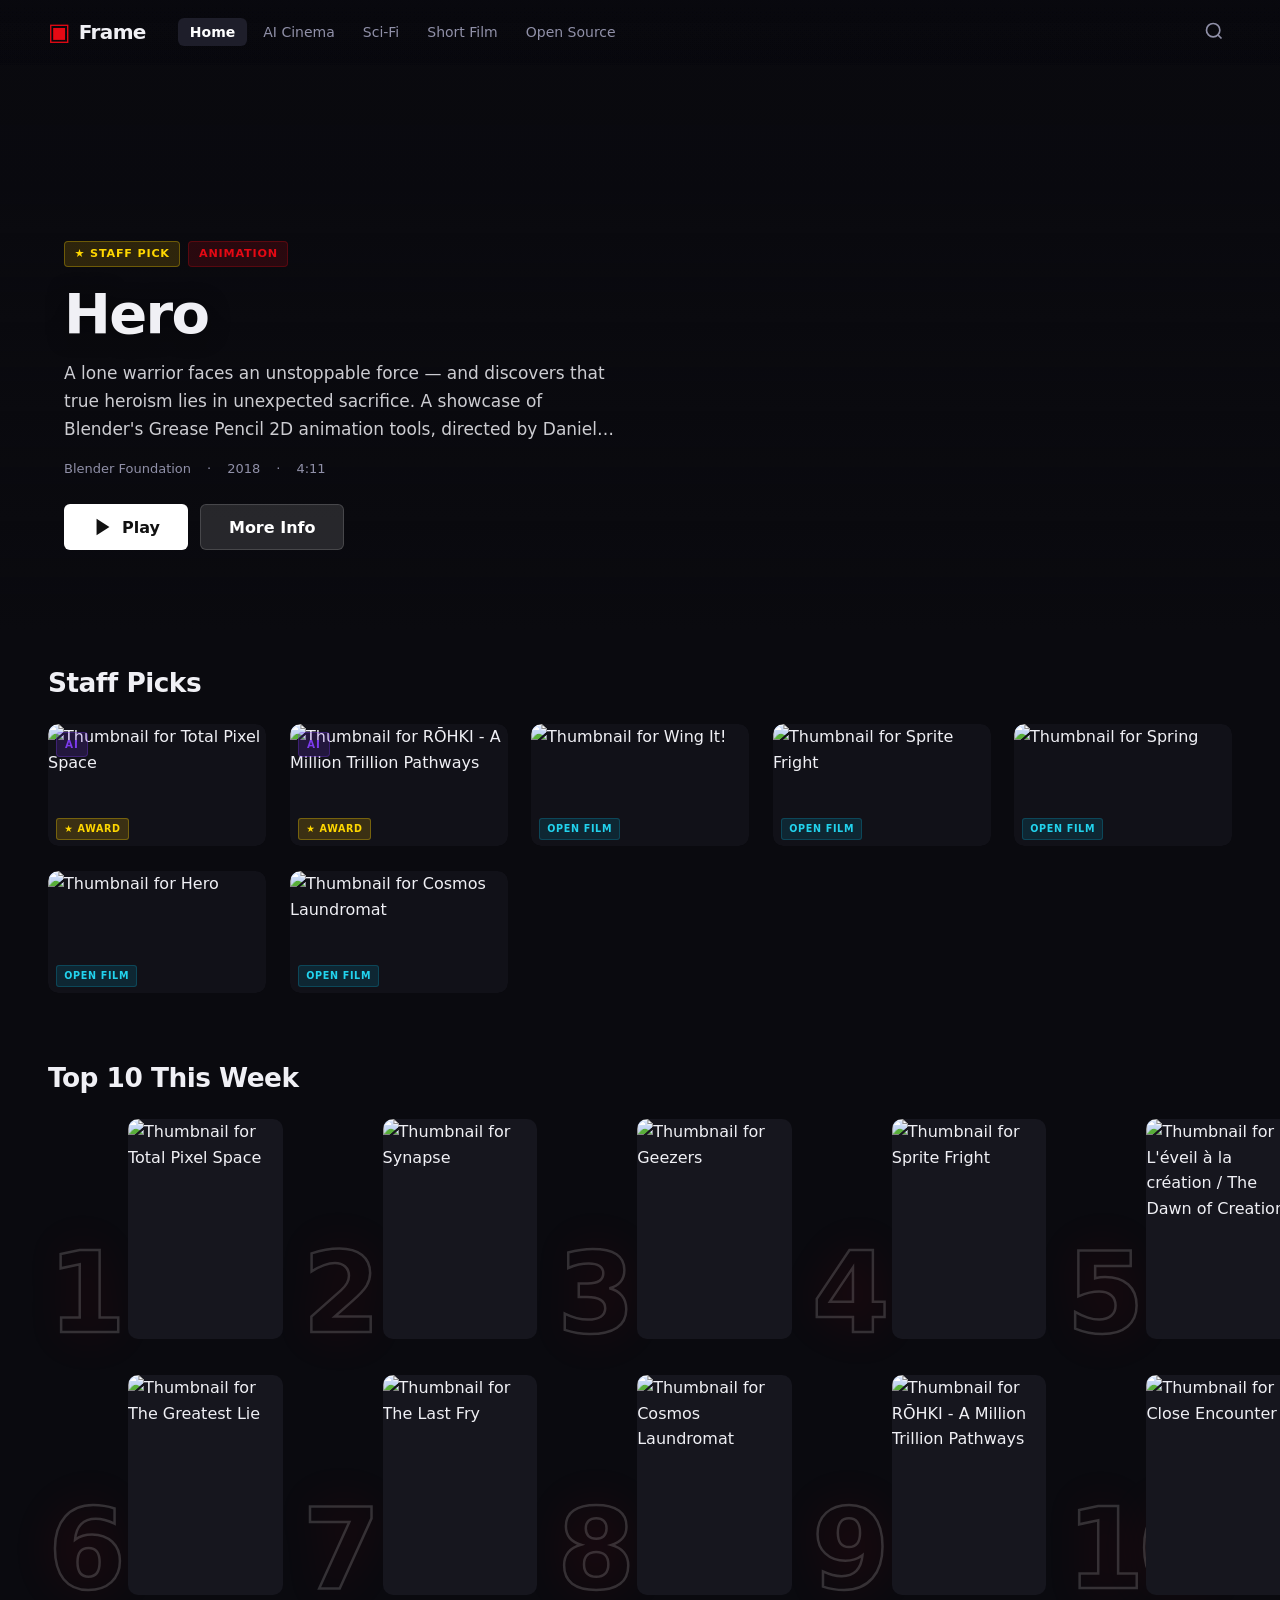
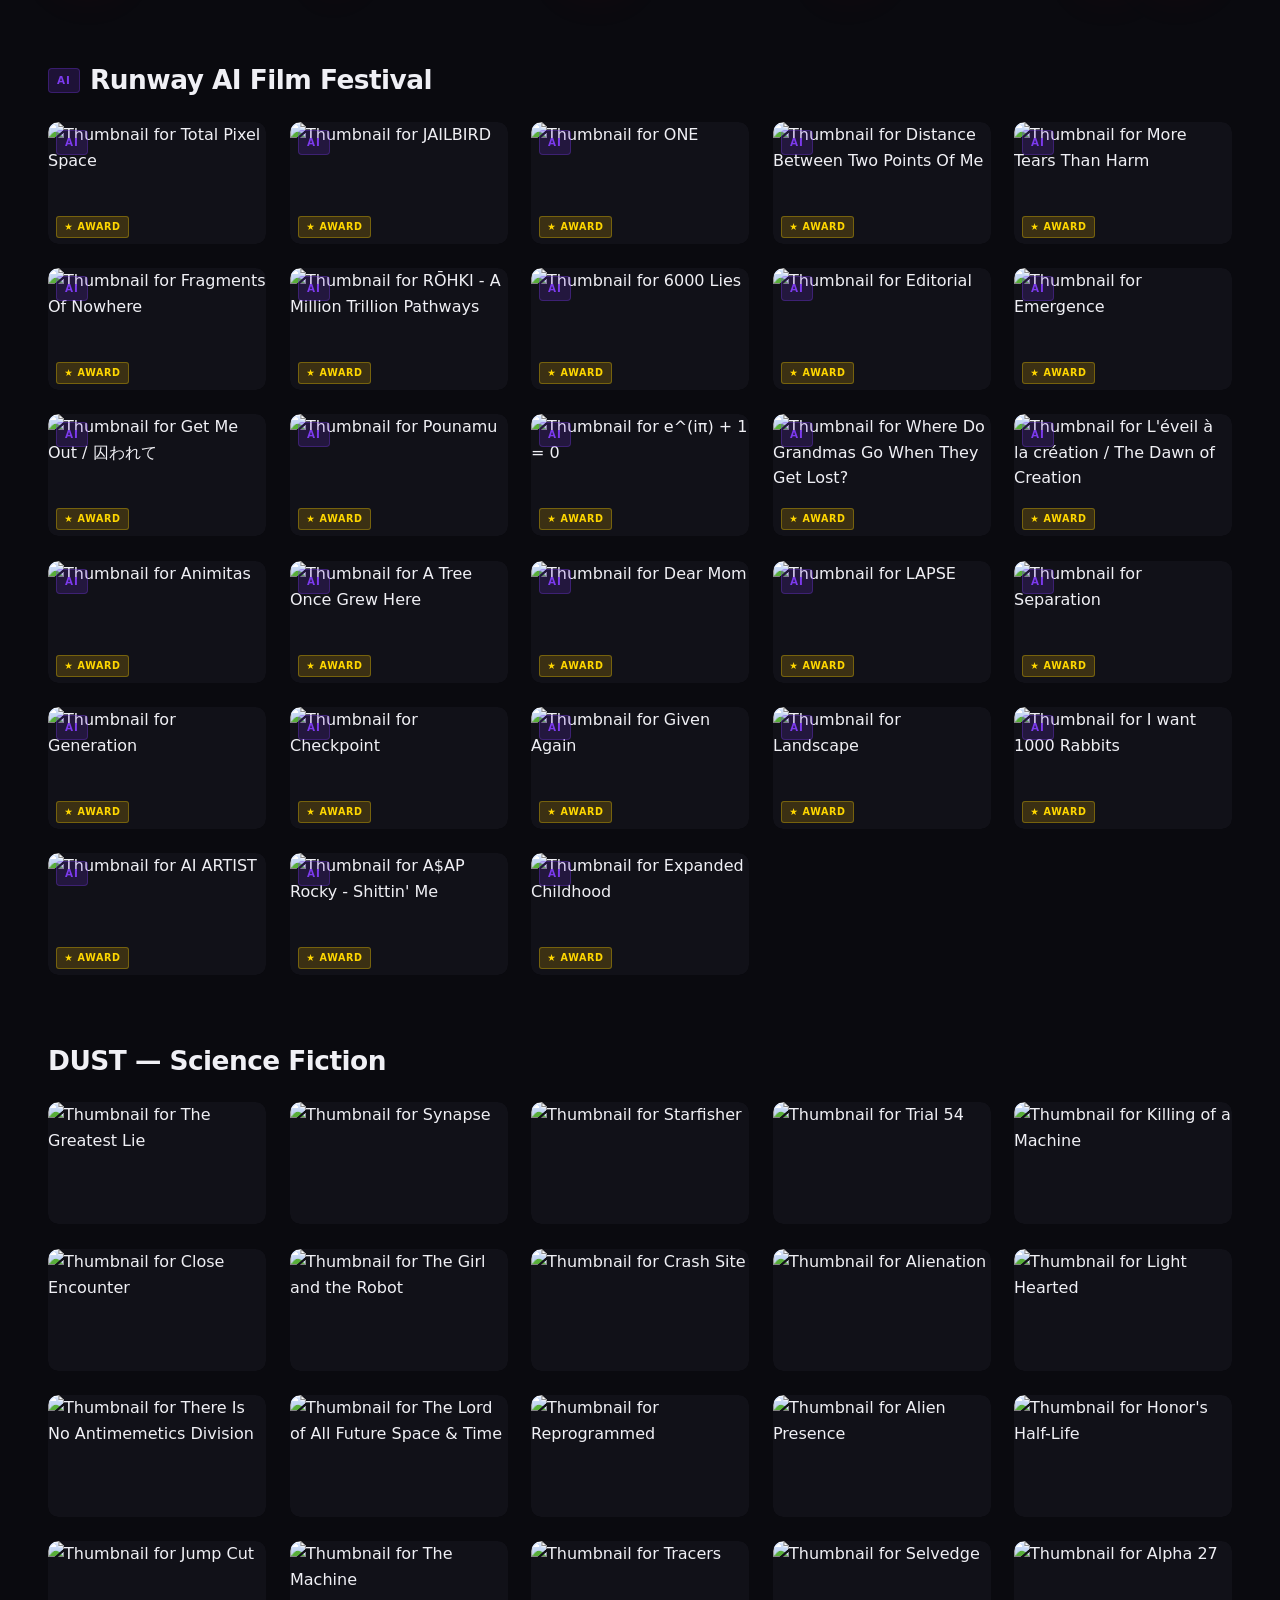
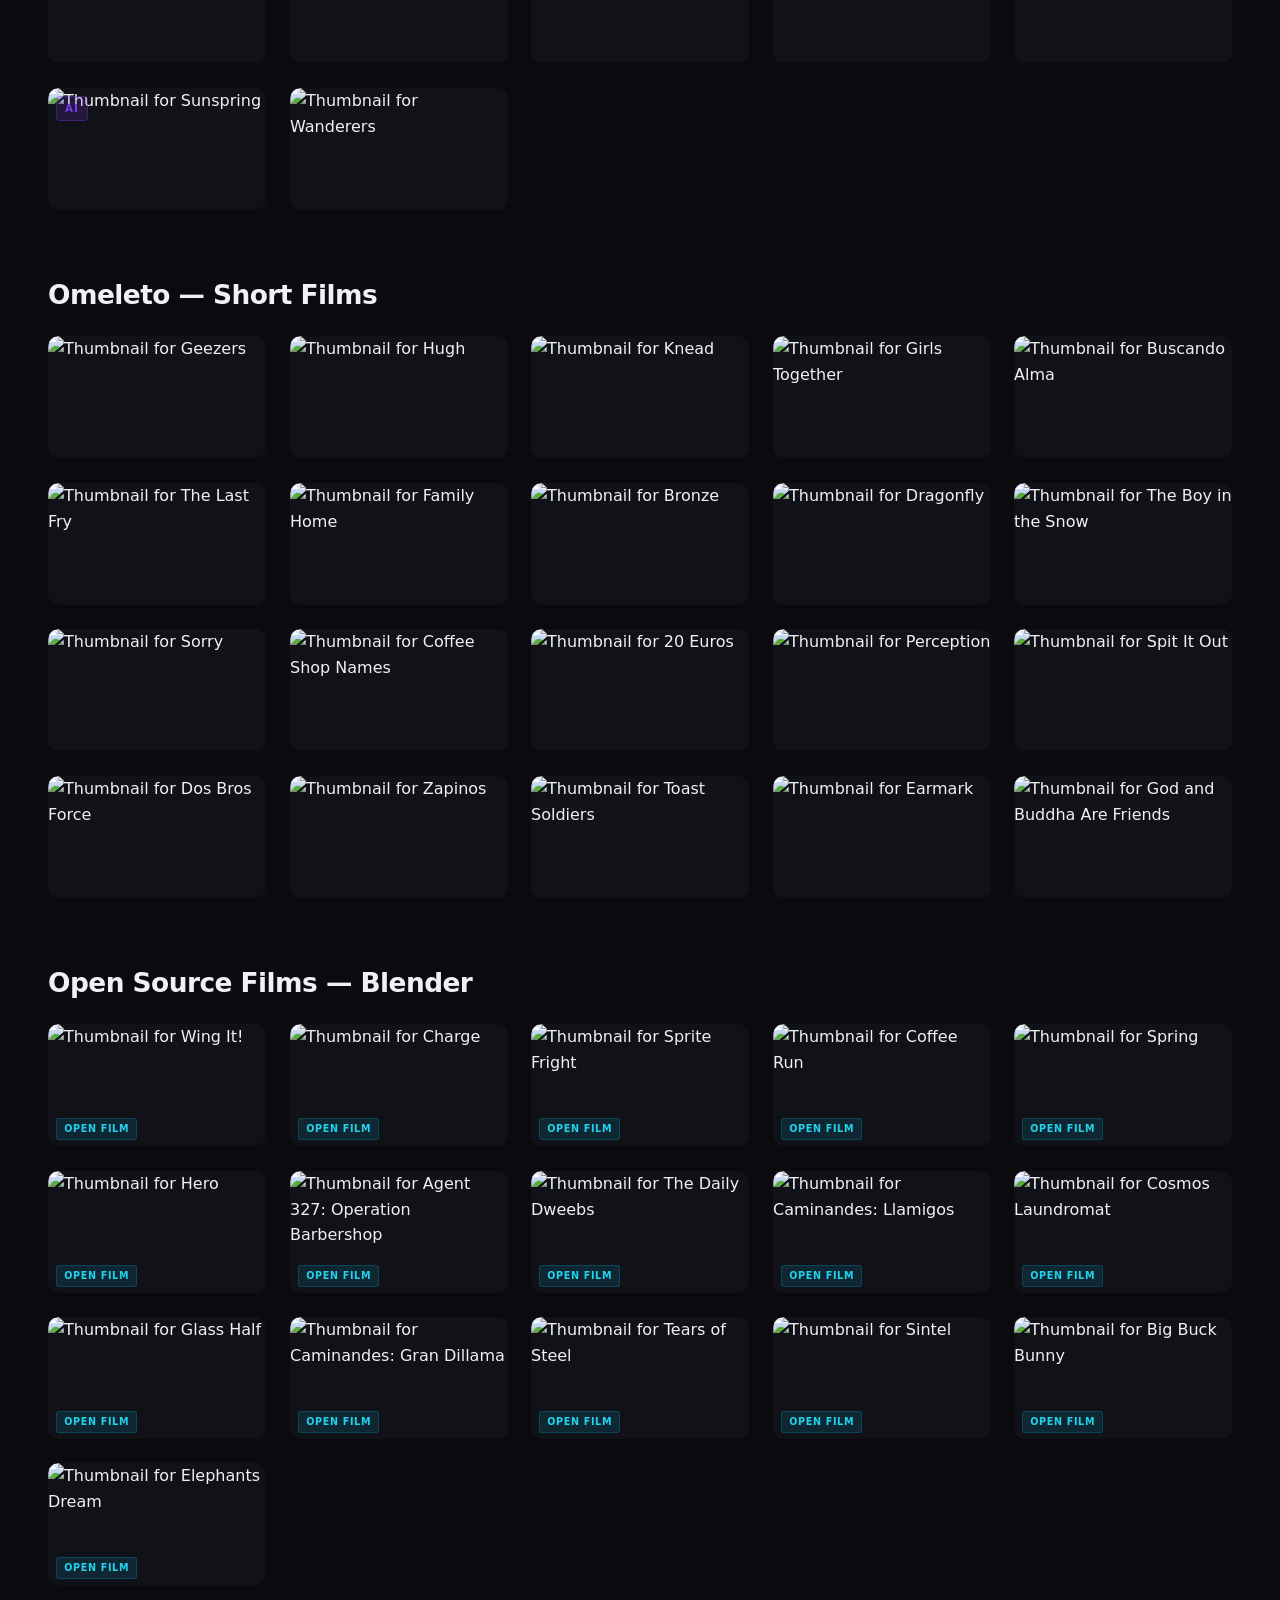
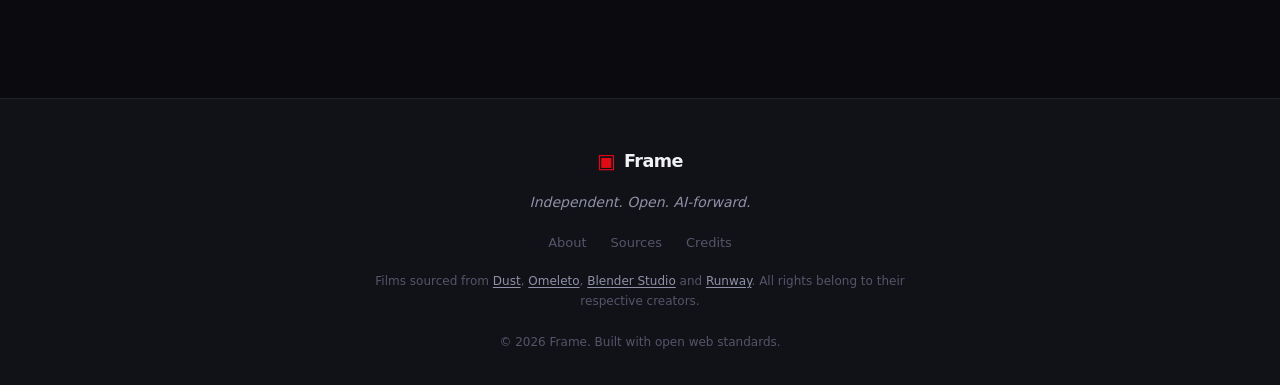
==== commit 18767f52: "feat: add canonical URL to index.html and improve film modal accessibility with aria-label" ====
--- a/index.html
+++ b/index.html
@@ -72,6 +72,7 @@
 
   <!-- Favicon placeholder -->
   <link rel="icon" href="data:image/svg+xml,<svg xmlns='http://www.w3.org/2000/svg' viewBox='0 0 100 100'><text y='.9em' font-size='90'>🎬</text></svg>" />
+  <link rel="canonical" href="https://frame-navy-eta.vercel.app/" />
 </head>
 <body>
 
@@ -182,7 +183,7 @@
   </main>
 
   <!-- =================== FILM DETAIL MODAL =================== -->
-  <dialog class="film-modal" id="film-modal" aria-modal="true" aria-labelledby="modal-title">
+  <dialog class="film-modal" id="film-modal" aria-modal="true">
     <div class="modal-inner">
       <button class="modal-close" aria-label="Close film details">✕</button>
 
